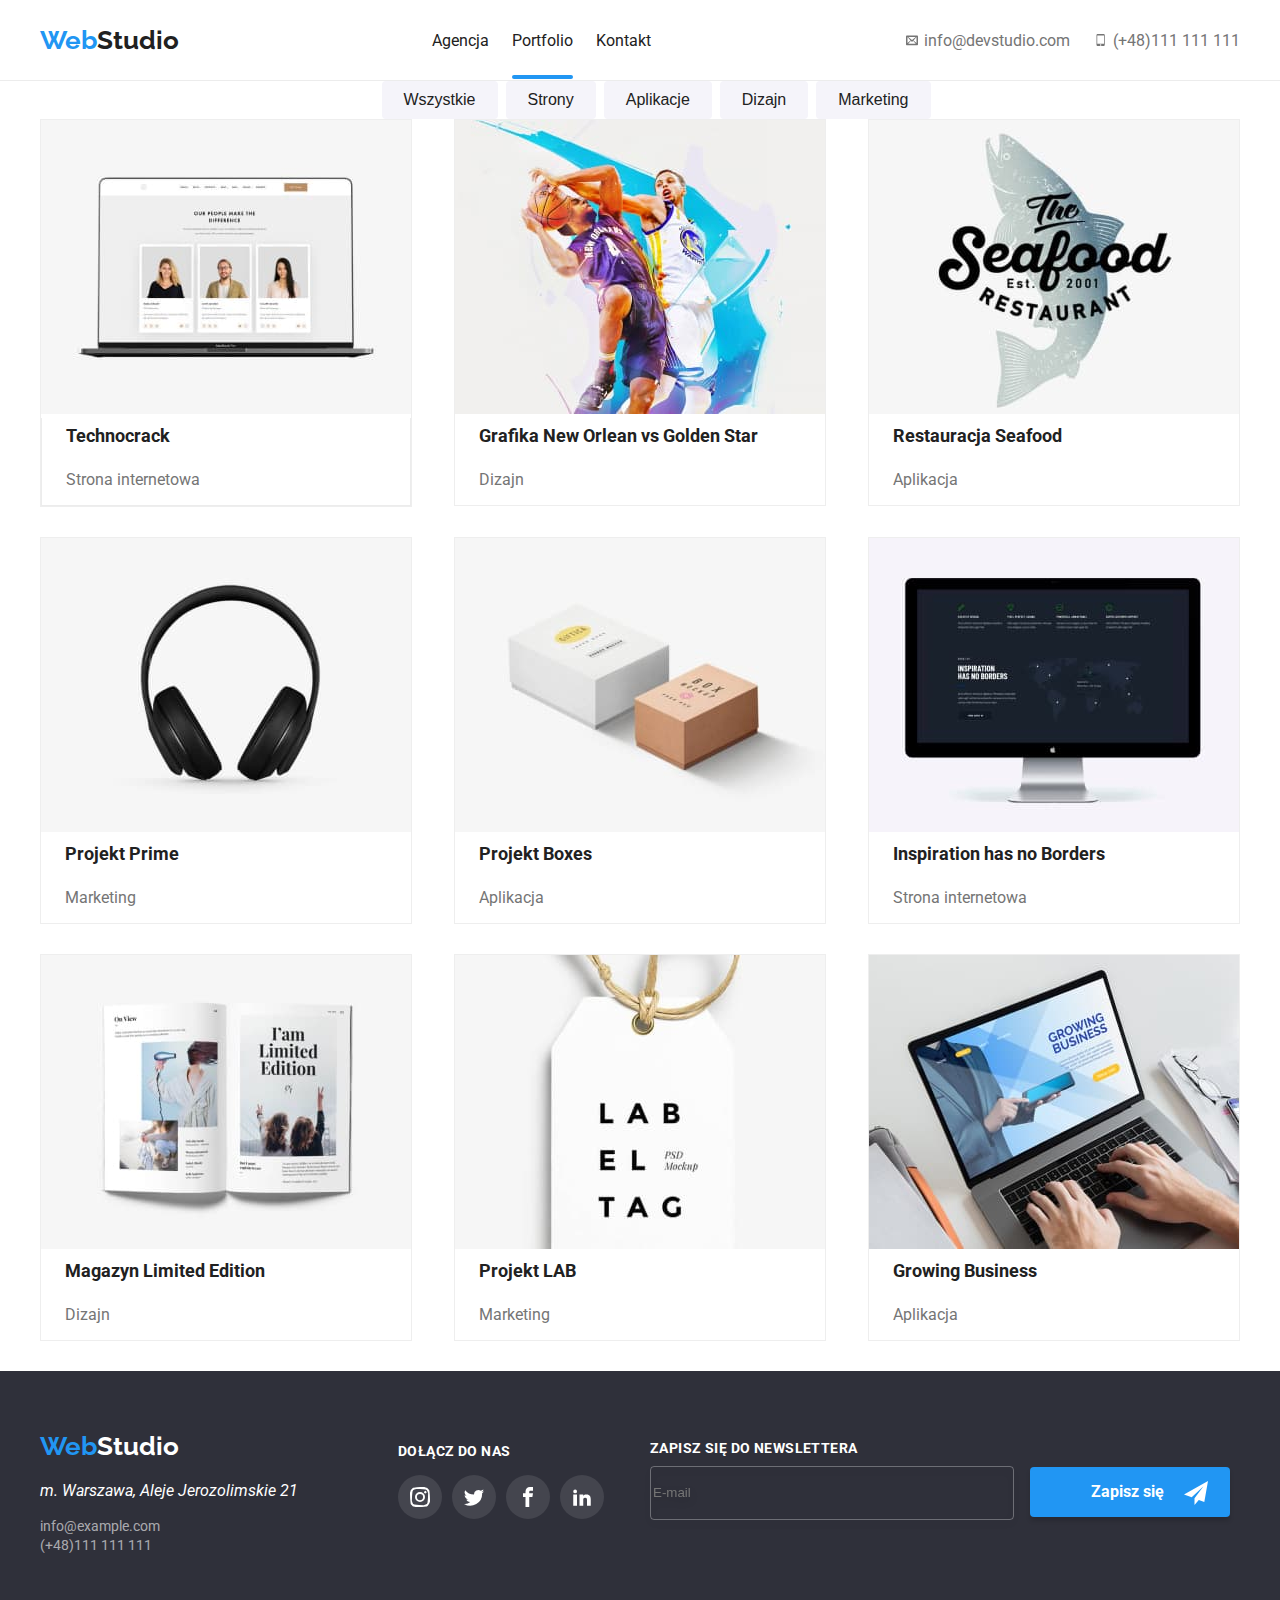
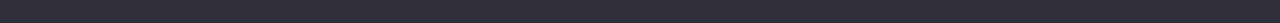
==== portfolio.html @ 38ca6599 "Update portfolio.html" ====
<!DOCTYPE html>
<html lang="pl">
    <head>
    <meta charset="UTF-8">  
    <meta name="viewport" content="width=device-width, initial-scale=1.0">
    <meta http-equiv="X-UA-Compatible" content="IE=edge">
    <title>Portfolio</title> 
    <link href="https://fonts.googleapis.com/css2?family=Raleway:wght@700&family=Roboto:wght@400;500;700;900&display=swap" rel="stylesheet">
    <style type="text/css"></style>
    <link rel="stylesheet" href="css/main.min.css">
</head>
    <body>
         <header class="header">
            <div class="container container-header">
            <a class="logo" href="WebStudio"><h3 class="logo__text"><span class="logo__text--blue">Web</span><span class="logo__text--black">Studio</span></h3></a>
            <nav>
            <ul class="navigation">
                <li class="navigation__item"><a href="index.html" class="logo__text--black link">Agencja</a></li>
                <li class="navigation__item navigation__item--active"><a href="portfolio.html" class="logo__text--black link">Portfolio</a></li>
                <li class="navigation__item"><a href="" class="logo__text--black link">Kontakt</a></li>
            </ul>
            </nav> 
            <ul class="contact-info">
                <li class="contact-info__text">
                    <a class="contact-info__text--gray" href="mailto:info@devstudio.com">
                    <svg width="16" height="12">
                        <use
                        href="images/icons.svg#envelope">
                        </use>
                    </svg>
                    info@devstudio.com</a>
                </li>
                <li class="contact-info__text">
                    <a class="contact-info__text--gray" href="phone:+48111111111">
                        <svg width="16" height="12">
                            <use
                            href="images/icons.svg#mobile">
                            </use>
                        </svg>
                    (+48)111 111 111</a>
                </li>
            </ul>
            </div>
        </header>
        <main>
        <section>
            <div class="container">
            <ul class="container__button">
                <li><button class="button1" type="button">Wszystkie</button></li>
                <li><button class="button1" type="button">Strony</button></li> 
                <li><button class="button1" type="button">Aplikacje</button></li>
                <li><button class="button1" type="button">Dizajn</button></li> 
                <li><button class="button1" type="button">Marketing</button></li> 
            </ul>
            </div>
        </section>
        <section>
        <div class="container">
        <ul class="img__list">
            <li><figure class="img__item3">
            <div class="box">
            <img src="images\Technocrack.jpg" 
            alt="Technocrack"
            width="370"
            height="294">
            <div class="box__overlay">
                <p class="box__overlay--text">Technocrack jest popularną platformą wykorzystywaną do rozpowszechniania koronawirusa. Firmy wykorzystują tę platformę do celów szpiegowskich i ataków na niezabezpieczone serwery konkurencji</p>
            </div>
            </div>
            <div class="box2">
        <figcaption>
                <h3 class="box2__text">Technocrack</h3>
                <p class="box2__text--color">Strona internetowa</p>
        </figcaption>
        </div>
        </figure></li>
        <li><figure class="img__item3">
            <div class="box">
            <img src="images\Grafika New Orlean vs Golden Star.jpg" 
            alt="Grafika New Orlean vs Golden Star"
            width="370"
            height="294">
            <div class="box__overlay">
                <p class="box__overlay--text">Technocrack jest popularną platformą wykorzystywaną do rozpowszechniania koronawirusa. Firmy wykorzystują tę platformę do celów szpiegowskich i ataków na niezabezpieczone serwery konkurencji</p>
            </div>
            </div>
            <div class="box__text">
        <figcaption>
                <h3 class="box2__text">Grafika New Orlean vs Golden Star</h3>
                <p class="box2__text--color">Dizajn</p>
        </figcaption>
        </div>
        </figure></li>
        <li><figure class="img__item3">
            <div class="box">
            <img src="images\Restauracja Seafood.jpg" 
            alt="Restauracja Seafood"
            width="370"
            height="294">
            <div class="box__overlay">
                <p class="box__overlay--text">Technocrack jest popularną platformą wykorzystywaną do rozpowszechniania koronawirusa. Firmy wykorzystują tę platformę do celów szpiegowskich i ataków na niezabezpieczone serwery konkurencji</p>
            </div>
            </div>
            <div class="box__text">
        <figcaption>
                <h3 class="box2__text">Restauracja Seafood</h3>
                <p class="box2__text--color">Aplikacja</p>
        </figcaption>
        </div>
        </figure></li>
        <li><figure class="img__item3">          
            <div class="box">
            <img src="images\Projekt Prime.jpg" 
            alt="Projekt Prime"
            width="370"
            height="294">
            <div class="box__overlay">
                <p class="box__overlay--text">Technocrack jest popularną platformą wykorzystywaną do rozpowszechniania koronawirusa. Firmy wykorzystują tę platformę do celów szpiegowskich i ataków na niezabezpieczone serwery konkurencji</p>
            </div>
            </div>
            <div class="box__text">
        <figcaption>
                <h3 class="box2__text">Projekt Prime</h3>
                <p class="box2__text--color">Marketing</p>
        </figcaption>
        </div>
        </figure></li>
        <li><figure class="img__item3">          
            <div class="box">
            <img src="images\Projekt Boxes.jpg" 
            alt="Projekt Boxes"
            width="370"
            height="294">
            <div class="box__overlay">
                <p class="box__overlay--text">Technocrack jest popularną platformą wykorzystywaną do rozpowszechniania koronawirusa. Firmy wykorzystują tę platformę do celów szpiegowskich i ataków na niezabezpieczone serwery konkurencji</p>
            </div>
            </div>
            <div class="box__text">
        <figcaption>
                <h3 class="box2__text">Projekt Boxes</h3>
                <p class="box2__text--color">Aplikacja</p>
        </figcaption>
        </div>
        </figure></li>
        <li><figure class="img__item3">          
            <div class="box">
            <img src="images\Inspiration has no Borders.jpg" 
                alt="Inspiration has no Borders"
                width="370"
                height="294">
                <div class="box__overlay">
                <p class="box__overlay--text">Technocrack jest popularną platformą wykorzystywaną do rozpowszechniania koronawirusa. Firmy wykorzystują tę platformę do celów szpiegowskich i ataków na niezabezpieczone serwery konkurencji</p>
            </div>
            </div>
            <div class="box__text">
        <figcaption>
                <h3 class="box2__text">Inspiration has no Borders</h3>
                <p class="box2__text--color">Strona internetowa</p>
        </figcaption>
        </div>
        </figure></li> 
        <li><figure class="img__item3">          
            <div class="box">
            <img src="images\Magazyn Limited Edition.jpg" 
                alt="Magazyn Limited Edition"
                width="370"
                height="294">
                <div class="box__overlay">
                <p class="box__overlay--text">Technocrack jest popularną platformą wykorzystywaną do rozpowszechniania koronawirusa. Firmy wykorzystują tę platformę do celów szpiegowskich i ataków na niezabezpieczone serwery konkurencji</p>
            </div>
            </div>
            <div class="box__text">
        <figcaption>
                <h3 class="box2__text">Magazyn Limited Edition</h3>
                <p class="box2__text--color">Dizajn</p>
        </figcaption>
        </div>
        </figure></li>
        <li><figure class="img__item3">          
            <div class="box">
            <img src="images\Projekt LAB.jpg" 
                alt="Projekt LAB"
                width="370"
                height="294">
                <div class="box__overlay">
                <p class="box__overlay--text">Technocrack jest popularną platformą wykorzystywaną do rozpowszechniania koronawirusa. Firmy wykorzystują tę platformę do celów szpiegowskich i ataków na niezabezpieczone serwery konkurencji</p>
            </div>
            </div>
            <div class="box__text">
        <figcaption>
                <h3 class="box2__text">Projekt LAB</h3>
                <p class="box2__text--color">Marketing</p>
        </figcaption>
        </div>
        </figure></li>
        <li><figure class="img__item3">          
            <div class="box">
            <img src="images\Growing Business.jpg" 
                    alt="Growing Business"
                    width="370"
                    height="294">
                    <div class="box__overlay">
                <p class="box__overlay--text">Technocrack jest popularną platformą wykorzystywaną do rozpowszechniania koronawirusa. Firmy wykorzystują tę platformę do celów szpiegowskich i ataków na niezabezpieczone serwery konkurencji</p>
            </div>
            </div>
            <div class="box__text">
        <figcaption>
                <h3 class="box2__text">Growing Business</h3>
                <p class="box2__text--color">Aplikacja</p>
        </figcaption>
        </div>
        </figure></li> 
        </ul>
        </div>   
        </section>
    </main>
    <footer class="footer">  
        <section class="container">
           <div class="footer__icon">
            <div>
            <a href="WebStudio"><h3 class="footer-logo__text"><span class="logo__text--blue">Web</span><span class="logo__text--white">Studio</span></h3></a>
            <address class="footer-adress__text--color">
                 m. Warszawa, Aleje Jerozolimskie 21
            </address>
            <ul class="footer-adress">
                <li class=""><a href="mailto:info@example.com" class="footer-adress__text">info@example.com</a></li>
                <li><a href="phone:+48111111111" class="footer-adress__text">(+48)111 111 111</a>
            </ul>
            </div>
                <div class="footer-social">
                    <a href="DOŁĄCZ DO NAS"><h3 class="footer-social__text">DOŁĄCZ DO NAS</h3></a>
                <ul class="footer-social__list"> 
                    <li><a class="footer-social__item" href="#">
                    <svg class="footer-social__icons">
                        <use href="images/icons.svg#instagram"></use>
                    </svg>
                    </a>
                    </li>
                    <li><a class="footer-social__item" href="#">
                    <svg class="footer-social__icons">
                        <use href="images/icons.svg#twitter"></use>
                    </svg>
                    </a>
                    </li>
                    <li><a class="footer-social__item" href="#">
                    <svg class="footer-social__icons">
                        <use href="images/icons.svg#facebook"></use>
                    </svg>
                    </a>
                    </li>
                    <li><a class="footer-social__item" href="#">
                    <svg class="footer-social__icons">
                        <use href="images/icons.svg#linkedin"></use>
                    </svg>
                    </a>
                    </li>
                </ul>
                </div>
            </div>
            <div class="newsletter">
               <label for="useremail"><h3 class="newsletter__item--text">
                    ZAPISZ SIĘ DO NEWSLETTERA</h3></label>
               <div>
                    <input class="newsletter__input" type="email" id="useremail" name="useremail" placeholder="E-mail" required=""/>
                    <button class="newsletter__btn" type="submit">
                    Zapisz się
                    <svg class="newsletter__icon">
                    <use href="images/icon send.svg#icon send"></use>
                    </svg>
                    </button>
                </div>
             </div>
            </section>     
    </footer>
    </body>
</html>
---- css/main.min.css ----
.visually-hidden{position:absolute !important;clip:rect(1px 1px 1px 1px);clip:rect(1px, 1px, 1px, 1px);padding:0 !important;border:0 !important;height:1px;width:1px !important;overflow:hidden}body{font-family:"Roboto";font-style:normal;font-weight:400;color:#212121;margin:0}a{text-decoration:none;list-style:none;fill:currentColor}h1,h2,h3,h4{margin:0}p{padding:0}figure{padding:0;margin:0}.container{width:1200px;margin:0 auto;list-style:none}.container-header{display:flex;justify-content:space-between;align-items:center;height:80px}.container__button{display:flex;justify-content:center;list-style:none;margin:0px}.section{padding-top:94px;padding-bottom:94px}.backdrop{position:fixed;top:0;left:0;width:100%;height:100%;background-color:rgba(0,0,0,.2);box-shadow:0px 1px 3px rgba(0,0,0,.12),0px 1px 1px rgba(0,0,0,.14),0px 2px 1px rgba(0,0,0,.2);transition-property:opacity,transform;transition-duration:250ms;transition-timing-function:ease-in-out;transform:scale(100%);opacity:100%}.is-hidden{opacity:0;visibility:hidden;pointer-events:none}.modal-form__submit{margin-left:164px;margin-right:164px;width:200px;height:50px;margin-top:124px;background:#2196f3;border:none;border-radius:4px;font-family:"Roboto";font-style:normal;font-weight:700;font-size:16px;line-height:30px;letter-spacing:.06em;color:var(--main-color)}.modal{position:absolute;top:50%;left:50%;width:528px;min-height:581px;transform:translate(-50%, -50%);background-color:var(--main-color);box-shadow:0px 1px 3px rgba(0,0,0,.12),0px 1px 1px rgba(0,0,0,.14),0px 2px 1px rgba(0,0,0,.2);border-radius:4px}.modal__close-btn{position:absolute;top:8px;right:8px;width:30px;height:30px;background:var(--main-color);border:1px solid rgba(0,0,0,.1);border-radius:50%;background-color:rgba(0,0,0,0);cursor:pointer}.modal__close-btn2{position:absolute;top:437px;background:var(--main-color);border:1px solid var(--main-color);background-color:rgba(0,0,0,0);cursor:pointer}.modal-form{display:flex;width:100%;flex-direction:column}.modal-form__policy--text::before{display:inline-block;content:"";width:16px;height:16px;margin-top:0px;margin-right:4px;border:1px solid #000;transition:all 250ms cubic-bezier(0.4, 0, 0.2, 1)}.modal-form__policy:checked+.modal-form__policy--text::before{background-color:#2196f3;border:none;background-image:url(../images/Vector.svg);border:3px solid var(--main-color)}.modal-form__group input:focus-within{border-color:#2196f3}.modal-form__group label:focus-within{fill:#2196f3;transition-duration:250ms;transition-timing-function:cubic-bezier(0.4, 0, 0.2, 1)}.modal-form__text{font-family:"Roboto";font-style:normal;font-weight:700;font-size:20px;line-height:23px;text-align:center;letter-spacing:.03em;color:#212121}.modal-form__name{position:absolute;left:55px;top:68px}.modal-form__phone{position:absolute;left:55px;top:128px}.modal-form__email{position:absolute;left:53px;top:186px}.modal-form__place{display:block;margin-left:40px;padding-left:40px;width:448px;height:40px;border:1px solid rgba(33,33,33,.2);border-radius:4px}.modal-form__contact{display:block;width:448px;margin-left:40px;border:1px solid rgba(33,33,33,.2);border-radius:4px}.modal-form__contact:focus-within{border-color:#2196f3}.modal-form__label{font-family:"Roboto";font-style:normal;font-weight:400;font-size:12px;line-height:14px;letter-spacing:.01em;color:#757575;margin-left:40px}input:focus,textarea:focus{outline:none}input:focus-within{border-color:#2196f3}.logo{padding-top:24px;padding-bottom:24px}.logo__text{font-family:"Raleway";font-weight:700;font-size:26px;line-height:1,19;letter-spacing:0,3em;text-decoration:none;margin-top:0px;margin-bottom:0px}.logo__text--blue{color:#2196f3}.logo__text--black{color:#212121}.logo__text--white{color:var(--main-color)}.navigation{display:flex;list-style:none;align-items:center;margin-top:0px;margin-bottom:0px}.navigation,.navigation .navigation__item :focus{color:#2196f3}.navigation,.navigation .navigation__item :hover{color:#2196f3}.navigation__item{margin-left:23px;align-items:center;justify-content:space-between}.navigation__item--active::after{content:"";display:block;position:relative;border-top:4px solid #2196f3;border-radius:2px;top:29px;margin-top:-4px}.heading__button{background-color:#2196f3;font-size:16px;font-weight:500;display:block;margin:auto;border:none;padding:6px 22px;text-align:center;cursor:pointer;background:#2196f3;border-radius:4px;line-height:1.6;transition:all 250ms cubic-bezier(0.4, 0, 0.2, 1);color:var(--main-color);box-shadow:0px 3px 1px rgba(0,0,0,.1),0px 1px 2px rgba(0,0,0,.08),0px 2px 2px rgba(0,0,0,.12)}.button1{background-color:#f5f4fa;color:#212121;font-size:16px;font-weight:500;border:none;padding:6px 22px;text-align:center;cursor:pointer;background:#f5f4fa;border-radius:4px;line-height:1.6;margin-right:8px;transition:all 250ms cubic-bezier(0.4, 0, 0.2, 1)}.button1:hover{background-color:#2196f3;color:#fff;background:#2196f3;box-shadow:0px 3px 1px rgba(0,0,0,.1),0px 1px 2px rgba(0,0,0,.08),0px 2px 2px rgba(0,0,0,.12);border-radius:4px;cursor:pointer}.button1:not(:last-child){margin-right:8px}.social__list{display:flex;text-decoration:none;justify-content:space-between;align-content:center;list-style:none;margin-right:32px;margin-bottom:30px}.social__item{display:flex;width:44px;height:44px;background-color:snow;border-radius:50%;justify-content:center;align-items:center;transition:all 250ms cubic-bezier(0.4, 0, 0.2, 1)}.social__item:hover svg,.social__item:focus svg{fill:var(--main-color);background:#2196f3}.social__item:hover{background:#2196f3;background-color:#2196f3}.social__icons{fill:#afb1b8;width:20px;height:20px}.social__icons:hover{fill:var(--main-color)}.footer-social{padding-top:72px}.footer-social__text{display:flex;justify-items:center;font-weight:700;font-size:14px;line-height:16px;letter-spacing:.03em;text-transform:uppercase;color:var(--main-color);padding-left:100px}.footer-social__list{display:flex;justify-content:space-between;padding-right:10px;text-decoration:none;align-content:center;list-style:none;gap:10px;padding-left:100px}.footer-social__item{display:flex;width:44px;height:44px;background:rgba(255,255,255,.1);border-radius:50%;justify-content:center;align-items:center;transition:all 250ms cubic-bezier(0.4, 0, 0.2, 1)}.footer-social__item:hover{background-color:#2196f3}.footer-social__icons{width:20px;height:20px;fill:var(--main-color);transition:all 250ms cubic-bezier(0.4, 0, 0.2, 1)}.footer-social__icons:hover{background-color:#2196f3}.title1{font-weight:900;font-size:44px;line-height:1,36;text-align:center;padding-top:200px;padding-bottom:40px;color:var(--main-color)}.title2{font-weight:700;font-size:36px;line-height:1,17;text-align:center}.title3{font-weight:700;font-size:14px;line-height:1,14;letter-spacing:0,3em;color:#212121}.header{border-bottom:1px solid #ececec}.contact-info{display:flex;list-style:none;align-items:center;margin-top:0px;margin-bottom:0px}.contact-info__text{margin-left:23px;align-items:center;justify-content:space-between}.contact-info__text--gray{fill:#757575;color:#757575;transition:all 250ms cubic-bezier(0.4, 0, 0.2, 1)}.contact-info__text--gray:hover{cursor:pointer;fill:#2196f3;color:#2196f3}.heading{background:#2f303a;height:600px;background-color:#2f303a;background-image:linear-gradient(rgba(47, 48, 58, 0.4), rgba(47, 48, 58, 0.4)),url(../images/Img.jpg);background-size:cover;background-position:center;background-repeat:no-repeat;background-size:1600px}.lorem-ipsum{display:flex;flex-wrap:wrap;justify-content:space-between;align-items:center}.lorem-ipsum__icon{padding-top:20px;padding-left:20px;width:270px;height:120px;background-color:#f5f4fa;border-radius:4px}.lorem-ipsum__text{font-size:14px;width:260px;line-height:1,71;letter-spacing:0,3em;color:#757575}.img__list{display:flex;justify-content:space-between;list-style:none;flex-wrap:wrap;list-style:none;padding-left:0px;margin:0px}.img__item{position:relative;overflow:hidden;margin-top:50px}.img__description{position:absolute;top:224px;left:0;padding-top:14px;padding-bottom:16px;width:100%;height:70px;background-color:rgba(47,48,58,.8)}.img__description--text{font-family:"Roboto";font-style:normal;font-weight:700;font-size:14px;line-height:16px;text-align:center;letter-spacing:.03em;text-transform:uppercase;color:#fff}.team{background:#f5f4fa}.team__human{font-weight:500;font-size:16px;line-height:1,19;text-align:center}.team__human--color{font-size:16px;line-height:1,19;text-align:center;color:#757575}.team__list{display:flex;justify-content:space-between;list-style:none;flex-wrap:wrap;list-style:none;padding-left:0px;margin:0px}.team__item{margin-right:15px;margin-left:15px;padding:0px;background:var(--main-color);box-shadow:0px 1px 3px rgba(0,0,0,.12),0px 1px 1px rgba(0,0,0,.14),0px 2px 1px rgba(0,0,0,.2);border-radius:0px 0px 4px 4px}.link:hover{color:#2196f3}:root{--main-color:#fff}.client__list{list-style:none;display:flex;justify-content:space-between;align-content:center;cursor:pointer}.client__item{fill:#afb1b8;cursor:pointer}.client__item--gray{width:170px;height:92px;border:1px solid #afb1b8;border-radius:4px;fill:#afb1b8;cursor:pointer;transition:all 250ms cubic-bezier(0.4, 0, 0.2, 1)}.client__item--gray:hover{fill:#2196f3;border:1px solid #2196f3}.img__item3{background:var(--main-color);border:1px solid #eee;justify-content:space-between;padding:0px;margin-top:0px;margin-left:0px;margin-bottom:30px;margin-right:0px;margin-left:0px;transition:all 250ms cubic-bezier(0.4, 0, 0.2, 1)}.img__item3:hover{background:var(--main-color);box-shadow:0px 1px 1px rgba(0,0,0,.12),0px 4px 4px rgba(0,0,0,.06),1px 4px 6px rgba(0,0,0,.16);border:1px solid #eee;cursor:pointer}.box2{position:relative;border:1px solid #ececec;border-top:none}.box2__text{font-weight:700;font-size:18px;line-height:2;padding-left:24px;padding-right:24px}.box2__text--color{font-size:16px;line-height:1,88;color:#757575;padding-left:24px;padding-right:24px}.box{position:relative;overflow:hidden}.box:hover .box__overlay{transform:translateY(0);transition-duration:250ms;transition-timing-function:cubic-bezier(0.4, 0, 0.2, 1)}.box__overlay{position:absolute;top:1px;left:0;width:100%;height:100%;background-color:rgba(33,150,243,.9);transform:translateY(100%);transition-duration:250ms;transition-timing-function:cubic-bezier(0.4, 0, 0.2, 1)}.box__overlay--text{font-family:"Roboto";font-size:normal;font-weight:400;font-size:18px;line-height:1.6;letter-spacing:.03em;color:var(--main-color);margin-top:49px;margin-bottom:49px;margin-right:45px;margin-left:24px}.footer{background:#2f303a;height:252px}.footer__icon{display:flex}.footer-adress{list-style:none;padding-left:0px}.footer-adress__text{font-style:normal;font-size:14px;line-height:1,71;letter-spacing:0,3em;text-decoration:none;padding-bottom:9px;color:rgba(255,255,255,.6)}.footer-adress__text--color{color:var(--main-color)}.footer-logo__text{font-family:"Raleway";font-weight:700;font-size:26px;line-height:1,19;letter-spacing:0,3em;text-decoration:none;margin-top:60px;margin-bottom:0px;padding-bottom:20px;list-style:none}.newsletter{flex-direction:column;margin-top:-130px;margin-left:610px}.newsletter__list{display:inline}.newsletter__item--text{color:var(--main-color);font-weight:700;font-size:14px;line-height:16px;letter-spacing:.03em;text-transform:uppercase;padding-bottom:10px}.newsletter__btn{width:200px;height:50px;background:#2196f3;box-shadow:0px 4px 4px rgba(0,0,0,.15);border-radius:4px;border:none;color:var(--main-color);padding-left:0px;font-family:"Roboto";font-style:normal;font-weight:700;font-size:16px;line-height:30px;outline:none}.newsletter__icon{position:absolute;width:24px;height:24px;margin-left:20px;margin-top:4px}.newsletter__input{width:358px;height:50px;left:815px;border:1px solid rgba(255,255,255,.3);filter:drop-shadow(0px 4px 4px rgba(0, 0, 0, 0.15));border-radius:4px;background:rgba(0,0,0,0);margin-right:12px}.newsletter__input:hover{border:1px solid #2196f3}/*# sourceMappingURL=main.min.css.map */
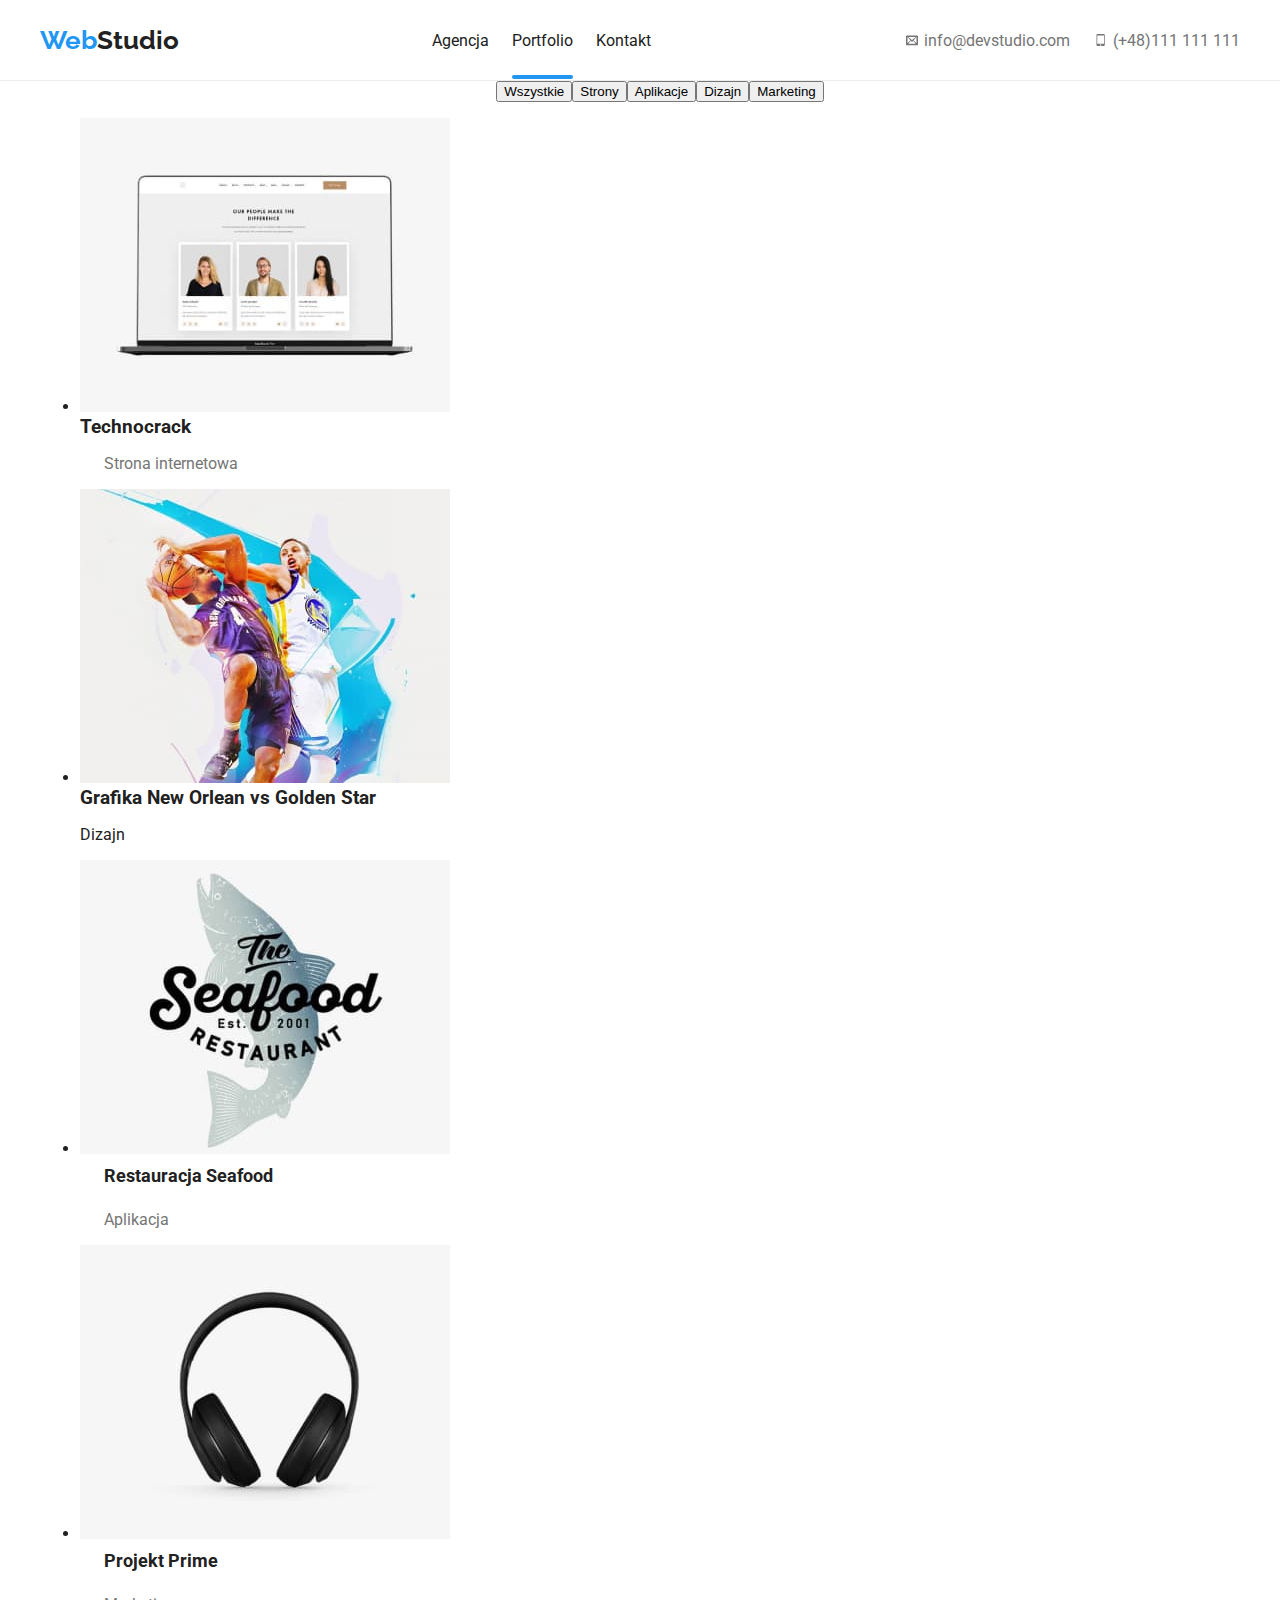
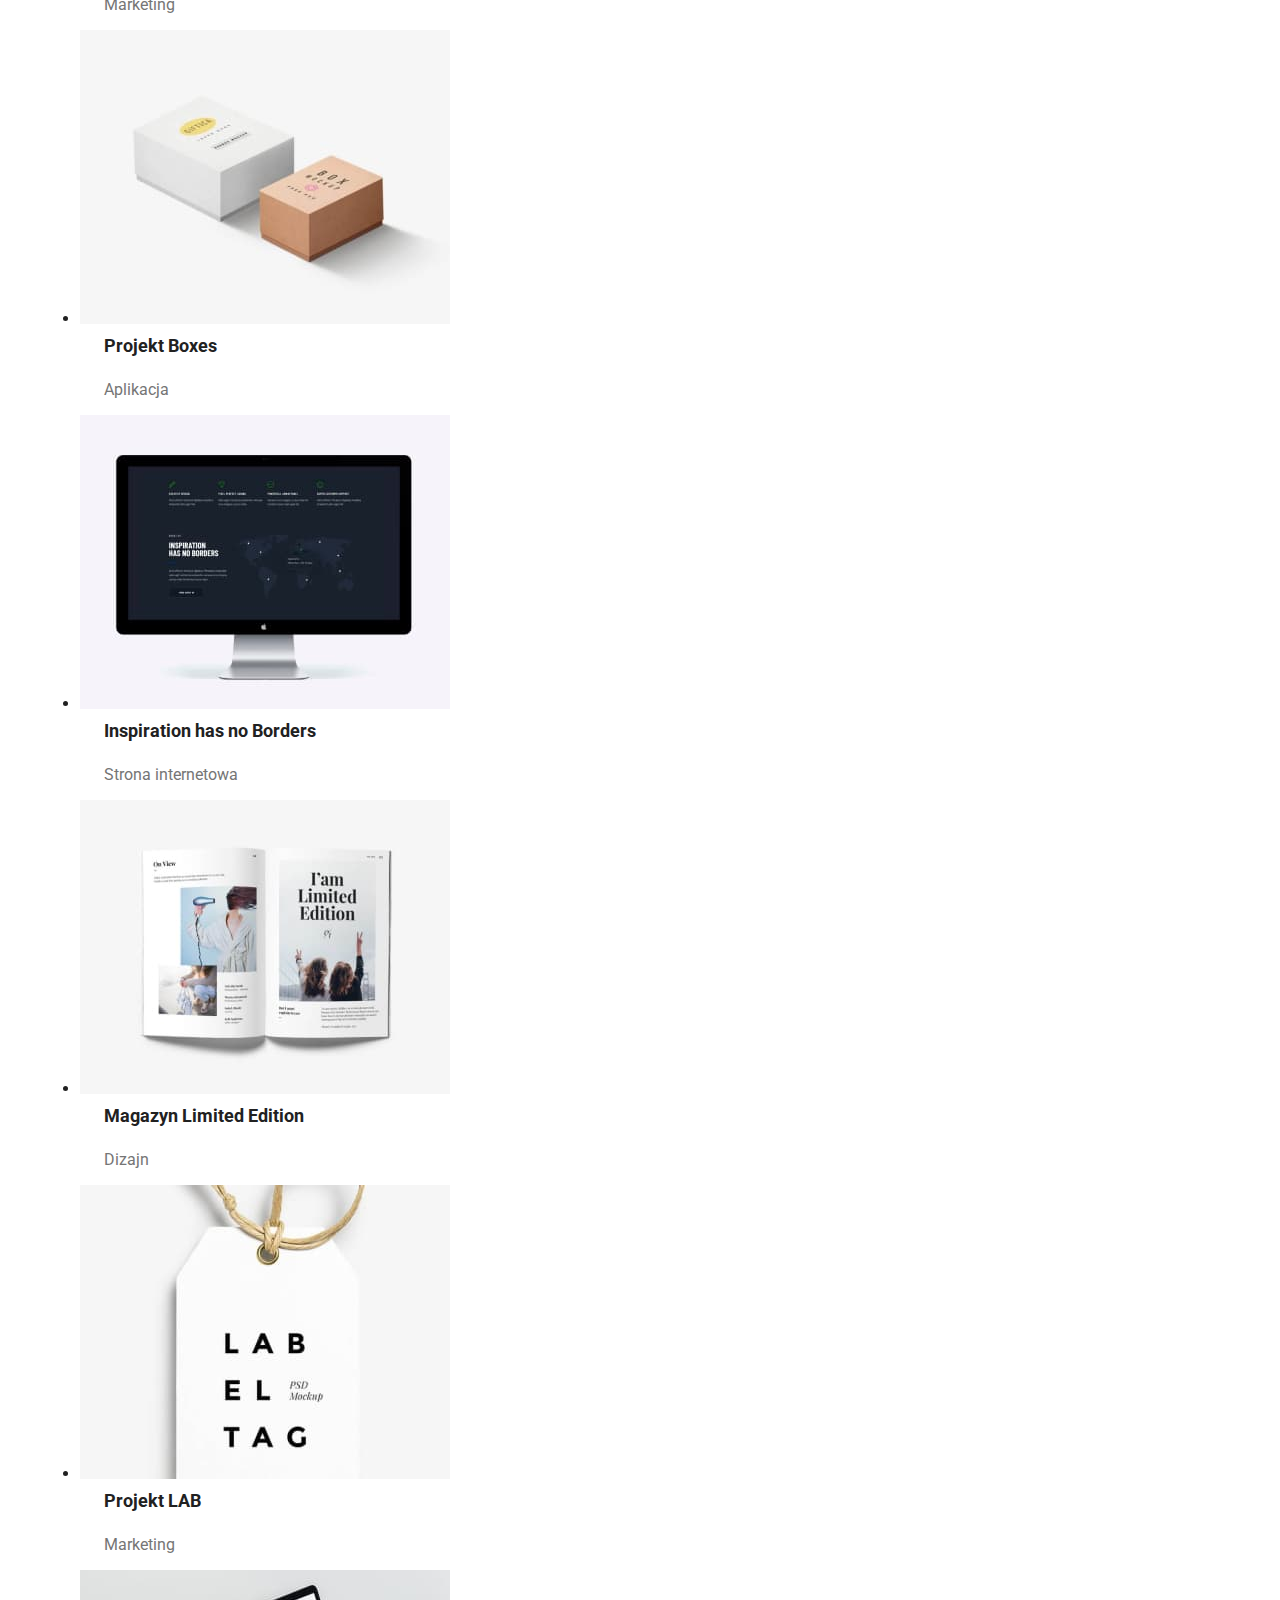
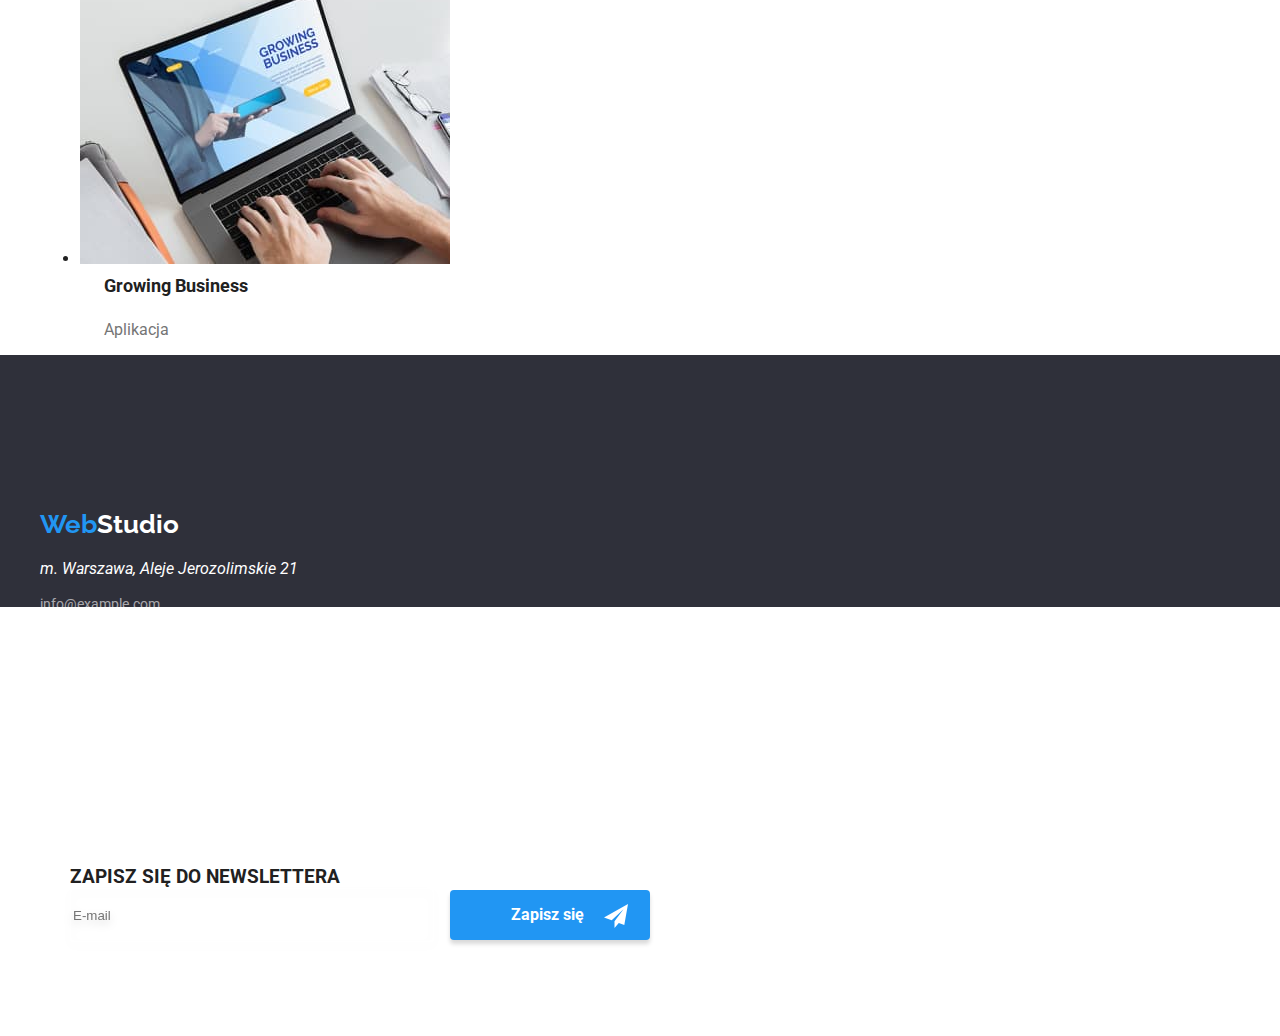
==== commit 14e1f63d: "Update portfolio.html" ====
--- a/portfolio.html
+++ b/portfolio.html
@@ -10,12 +10,12 @@
     <link rel="stylesheet" href="css/main.min.css">
 </head>
     <body>
-         <header class="header">
-            <div class="container container-header">
+        <header class="header">
+            <div class="container container__header">
             <a class="logo" href="WebStudio"><h3 class="logo__text"><span class="logo__text--blue">Web</span><span class="logo__text--black">Studio</span></h3></a>
             <nav>
             <ul class="navigation">
-                <li class="navigation__item"><a href="index.html" class="logo__text--black link">Agencja</a></li>
+                <li class="navigation__item "><a href="index.html" class="logo__text--black link">Agencja</a></li>
                 <li class="navigation__item navigation__item--active"><a href="portfolio.html" class="logo__text--black link">Portfolio</a></li>
                 <li class="navigation__item"><a href="" class="logo__text--black link">Kontakt</a></li>
             </ul>
@@ -43,21 +43,18 @@
             </div>
         </header>
         <main>
-        <section>
             <div class="container">
             <ul class="container__button">
-                <li><button class="button1" type="button">Wszystkie</button></li>
-                <li><button class="button1" type="button">Strony</button></li> 
-                <li><button class="button1" type="button">Aplikacje</button></li>
-                <li><button class="button1" type="button">Dizajn</button></li> 
-                <li><button class="button1" type="button">Marketing</button></li> 
-            </ul>
-            </div>
-        </section>
-        <section>
+                <li><button class="btn" type="button">Wszystkie</button></li>
+                <li><button class="btn" type="button">Strony</button></li> 
+                <li><button class="btn" type="button">Aplikacje</button></li>
+                <li><button class="btn" type="button">Dizajn</button></li> 
+                <li><button class="btn" type="button">Marketing</button></li> 
+            </ul>
+            </div>
         <div class="container">
-        <ul class="img__list">
-            <li><figure class="img__item3">
+        <ul>
+            <li><figure class="galery__item">
             <div class="box">
             <img src="images\Technocrack.jpg" 
             alt="Technocrack"
@@ -67,14 +64,14 @@
                 <p class="box__overlay--text">Technocrack jest popularną platformą wykorzystywaną do rozpowszechniania koronawirusa. Firmy wykorzystują tę platformę do celów szpiegowskich i ataków na niezabezpieczone serwery konkurencji</p>
             </div>
             </div>
-            <div class="box2">
-        <figcaption>
-                <h3 class="box2__text">Technocrack</h3>
+            <div class="box__item">
+        <figcaption>
+                <h3 class="box__item__text">Technocrack</h3>
                 <p class="box2__text--color">Strona internetowa</p>
         </figcaption>
         </div>
         </figure></li>
-        <li><figure class="img__item3">
+        <li><figure class="galery__item">
             <div class="box">
             <img src="images\Grafika New Orlean vs Golden Star.jpg" 
             alt="Grafika New Orlean vs Golden Star"
@@ -86,12 +83,12 @@
             </div>
             <div class="box__text">
         <figcaption>
-                <h3 class="box2__text">Grafika New Orlean vs Golden Star</h3>
-                <p class="box2__text--color">Dizajn</p>
-        </figcaption>
-        </div>
-        </figure></li>
-        <li><figure class="img__item3">
+                <h3 class="box__text--black">Grafika New Orlean vs Golden Star</h3>
+                <p class="box__text--gray">Dizajn</p>
+        </figcaption>
+        </div>
+        </figure></li>
+        <li><figure class="galery__item">
             <div class="box">
             <img src="images\Restauracja Seafood.jpg" 
             alt="Restauracja Seafood"
@@ -108,7 +105,7 @@
         </figcaption>
         </div>
         </figure></li>
-        <li><figure class="img__item3">          
+        <li><figure class="galery__item">          
             <div class="box">
             <img src="images\Projekt Prime.jpg" 
             alt="Projekt Prime"
@@ -125,7 +122,7 @@
         </figcaption>
         </div>
         </figure></li>
-        <li><figure class="img__item3">          
+        <li><figure class="galery__item">          
             <div class="box">
             <img src="images\Projekt Boxes.jpg" 
             alt="Projekt Boxes"
@@ -142,7 +139,7 @@
         </figcaption>
         </div>
         </figure></li>
-        <li><figure class="img__item3">          
+        <li><figure class="galery__item">          
             <div class="box">
             <img src="images\Inspiration has no Borders.jpg" 
                 alt="Inspiration has no Borders"
@@ -159,7 +156,7 @@
         </figcaption>
         </div>
         </figure></li> 
-        <li><figure class="img__item3">          
+        <li><figure class="galery__item">          
             <div class="box">
             <img src="images\Magazyn Limited Edition.jpg" 
                 alt="Magazyn Limited Edition"
@@ -176,7 +173,7 @@
         </figcaption>
         </div>
         </figure></li>
-        <li><figure class="img__item3">          
+        <li><figure class="galery__item">          
             <div class="box">
             <img src="images\Projekt LAB.jpg" 
                 alt="Projekt LAB"
@@ -193,7 +190,7 @@
         </figcaption>
         </div>
         </figure></li>
-        <li><figure class="img__item3">          
+        <li><figure class="galery__item">          
             <div class="box">
             <img src="images\Growing Business.jpg" 
                     alt="Growing Business"
@@ -269,8 +266,7 @@
                     </svg>
                     </button>
                 </div>
-             </div>
-            </section>     
+             </div> 
     </footer>
     </body>
 </html> --- a/css/main.min.css
+++ b/css/main.min.css
@@ -1 +1 @@
-.visually-hidden{position:absolute !important;clip:rect(1px 1px 1px 1px);clip:rect(1px, 1px, 1px, 1px);padding:0 !important;border:0 !important;height:1px;width:1px !important;overflow:hidden}body{font-family:"Roboto";font-style:normal;font-weight:400;color:#212121;margin:0}a{text-decoration:none;list-style:none;fill:currentColor}h1,h2,h3,h4{margin:0}p{padding:0}figure{padding:0;margin:0}.container{width:1200px;margin:0 auto;list-style:none}.container-header{display:flex;justify-content:space-between;align-items:center;height:80px}.container__button{display:flex;justify-content:center;list-style:none;margin:0px}.section{padding-top:94px;padding-bottom:94px}.backdrop{position:fixed;top:0;left:0;width:100%;height:100%;background-color:rgba(0,0,0,.2);box-shadow:0px 1px 3px rgba(0,0,0,.12),0px 1px 1px rgba(0,0,0,.14),0px 2px 1px rgba(0,0,0,.2);transition-property:opacity,transform;transition-duration:250ms;transition-timing-function:ease-in-out;transform:scale(100%);opacity:100%}.is-hidden{opacity:0;visibility:hidden;pointer-events:none}.modal-form__submit{margin-left:164px;margin-right:164px;width:200px;height:50px;margin-top:124px;background:#2196f3;border:none;border-radius:4px;font-family:"Roboto";font-style:normal;font-weight:700;font-size:16px;line-height:30px;letter-spacing:.06em;color:var(--main-color)}.modal{position:absolute;top:50%;left:50%;width:528px;min-height:581px;transform:translate(-50%, -50%);background-color:var(--main-color);box-shadow:0px 1px 3px rgba(0,0,0,.12),0px 1px 1px rgba(0,0,0,.14),0px 2px 1px rgba(0,0,0,.2);border-radius:4px}.modal__close-btn{position:absolute;top:8px;right:8px;width:30px;height:30px;background:var(--main-color);border:1px solid rgba(0,0,0,.1);border-radius:50%;background-color:rgba(0,0,0,0);cursor:pointer}.modal__close-btn2{position:absolute;top:437px;background:var(--main-color);border:1px solid var(--main-color);background-color:rgba(0,0,0,0);cursor:pointer}.modal-form{display:flex;width:100%;flex-direction:column}.modal-form__policy--text::before{display:inline-block;content:"";width:16px;height:16px;margin-top:0px;margin-right:4px;border:1px solid #000;transition:all 250ms cubic-bezier(0.4, 0, 0.2, 1)}.modal-form__policy:checked+.modal-form__policy--text::before{background-color:#2196f3;border:none;background-image:url(../images/Vector.svg);border:3px solid var(--main-color)}.modal-form__group input:focus-within{border-color:#2196f3}.modal-form__group label:focus-within{fill:#2196f3;transition-duration:250ms;transition-timing-function:cubic-bezier(0.4, 0, 0.2, 1)}.modal-form__text{font-family:"Roboto";font-style:normal;font-weight:700;font-size:20px;line-height:23px;text-align:center;letter-spacing:.03em;color:#212121}.modal-form__name{position:absolute;left:55px;top:68px}.modal-form__phone{position:absolute;left:55px;top:128px}.modal-form__email{position:absolute;left:53px;top:186px}.modal-form__place{display:block;margin-left:40px;padding-left:40px;width:448px;height:40px;border:1px solid rgba(33,33,33,.2);border-radius:4px}.modal-form__contact{display:block;width:448px;margin-left:40px;border:1px solid rgba(33,33,33,.2);border-radius:4px}.modal-form__contact:focus-within{border-color:#2196f3}.modal-form__label{font-family:"Roboto";font-style:normal;font-weight:400;font-size:12px;line-height:14px;letter-spacing:.01em;color:#757575;margin-left:40px}input:focus,textarea:focus{outline:none}input:focus-within{border-color:#2196f3}.logo{padding-top:24px;padding-bottom:24px}.logo__text{font-family:"Raleway";font-weight:700;font-size:26px;line-height:1,19;letter-spacing:0,3em;text-decoration:none;margin-top:0px;margin-bottom:0px}.logo__text--blue{color:#2196f3}.logo__text--black{color:#212121}.logo__text--white{color:var(--main-color)}.navigation{display:flex;list-style:none;align-items:center;margin-top:0px;margin-bottom:0px}.navigation,.navigation .navigation__item :focus{color:#2196f3}.navigation,.navigation .navigation__item :hover{color:#2196f3}.navigation__item{margin-left:23px;align-items:center;justify-content:space-between}.navigation__item--active::after{content:"";display:block;position:relative;border-top:4px solid #2196f3;border-radius:2px;top:29px;margin-top:-4px}.heading__button{background-color:#2196f3;font-size:16px;font-weight:500;display:block;margin:auto;border:none;padding:6px 22px;text-align:center;cursor:pointer;background:#2196f3;border-radius:4px;line-height:1.6;transition:all 250ms cubic-bezier(0.4, 0, 0.2, 1);color:var(--main-color);box-shadow:0px 3px 1px rgba(0,0,0,.1),0px 1px 2px rgba(0,0,0,.08),0px 2px 2px rgba(0,0,0,.12)}.button1{background-color:#f5f4fa;color:#212121;font-size:16px;font-weight:500;border:none;padding:6px 22px;text-align:center;cursor:pointer;background:#f5f4fa;border-radius:4px;line-height:1.6;margin-right:8px;transition:all 250ms cubic-bezier(0.4, 0, 0.2, 1)}.button1:hover{background-color:#2196f3;color:#fff;background:#2196f3;box-shadow:0px 3px 1px rgba(0,0,0,.1),0px 1px 2px rgba(0,0,0,.08),0px 2px 2px rgba(0,0,0,.12);border-radius:4px;cursor:pointer}.button1:not(:last-child){margin-right:8px}.social__list{display:flex;text-decoration:none;justify-content:space-between;align-content:center;list-style:none;margin-right:32px;margin-bottom:30px}.social__item{display:flex;width:44px;height:44px;background-color:snow;border-radius:50%;justify-content:center;align-items:center;transition:all 250ms cubic-bezier(0.4, 0, 0.2, 1)}.social__item:hover svg,.social__item:focus svg{fill:var(--main-color);background:#2196f3}.social__item:hover{background:#2196f3;background-color:#2196f3}.social__icons{fill:#afb1b8;width:20px;height:20px}.social__icons:hover{fill:var(--main-color)}.footer-social{padding-top:72px}.footer-social__text{display:flex;justify-items:center;font-weight:700;font-size:14px;line-height:16px;letter-spacing:.03em;text-transform:uppercase;color:var(--main-color);padding-left:100px}.footer-social__list{display:flex;justify-content:space-between;padding-right:10px;text-decoration:none;align-content:center;list-style:none;gap:10px;padding-left:100px}.footer-social__item{display:flex;width:44px;height:44px;background:rgba(255,255,255,.1);border-radius:50%;justify-content:center;align-items:center;transition:all 250ms cubic-bezier(0.4, 0, 0.2, 1)}.footer-social__item:hover{background-color:#2196f3}.footer-social__icons{width:20px;height:20px;fill:var(--main-color);transition:all 250ms cubic-bezier(0.4, 0, 0.2, 1)}.footer-social__icons:hover{background-color:#2196f3}.title1{font-weight:900;font-size:44px;line-height:1,36;text-align:center;padding-top:200px;padding-bottom:40px;color:var(--main-color)}.title2{font-weight:700;font-size:36px;line-height:1,17;text-align:center}.title3{font-weight:700;font-size:14px;line-height:1,14;letter-spacing:0,3em;color:#212121}.header{border-bottom:1px solid #ececec}.contact-info{display:flex;list-style:none;align-items:center;margin-top:0px;margin-bottom:0px}.contact-info__text{margin-left:23px;align-items:center;justify-content:space-between}.contact-info__text--gray{fill:#757575;color:#757575;transition:all 250ms cubic-bezier(0.4, 0, 0.2, 1)}.contact-info__text--gray:hover{cursor:pointer;fill:#2196f3;color:#2196f3}.heading{background:#2f303a;height:600px;background-color:#2f303a;background-image:linear-gradient(rgba(47, 48, 58, 0.4), rgba(47, 48, 58, 0.4)),url(../images/Img.jpg);background-size:cover;background-position:center;background-repeat:no-repeat;background-size:1600px}.lorem-ipsum{display:flex;flex-wrap:wrap;justify-content:space-between;align-items:center}.lorem-ipsum__icon{padding-top:20px;padding-left:20px;width:270px;height:120px;background-color:#f5f4fa;border-radius:4px}.lorem-ipsum__text{font-size:14px;width:260px;line-height:1,71;letter-spacing:0,3em;color:#757575}.img__list{display:flex;justify-content:space-between;list-style:none;flex-wrap:wrap;list-style:none;padding-left:0px;margin:0px}.img__item{position:relative;overflow:hidden;margin-top:50px}.img__description{position:absolute;top:224px;left:0;padding-top:14px;padding-bottom:16px;width:100%;height:70px;background-color:rgba(47,48,58,.8)}.img__description--text{font-family:"Roboto";font-style:normal;font-weight:700;font-size:14px;line-height:16px;text-align:center;letter-spacing:.03em;text-transform:uppercase;color:#fff}.team{background:#f5f4fa}.team__human{font-weight:500;font-size:16px;line-height:1,19;text-align:center}.team__human--color{font-size:16px;line-height:1,19;text-align:center;color:#757575}.team__list{display:flex;justify-content:space-between;list-style:none;flex-wrap:wrap;list-style:none;padding-left:0px;margin:0px}.team__item{margin-right:15px;margin-left:15px;padding:0px;background:var(--main-color);box-shadow:0px 1px 3px rgba(0,0,0,.12),0px 1px 1px rgba(0,0,0,.14),0px 2px 1px rgba(0,0,0,.2);border-radius:0px 0px 4px 4px}.link:hover{color:#2196f3}:root{--main-color:#fff}.client__list{list-style:none;display:flex;justify-content:space-between;align-content:center;cursor:pointer}.client__item{fill:#afb1b8;cursor:pointer}.client__item--gray{width:170px;height:92px;border:1px solid #afb1b8;border-radius:4px;fill:#afb1b8;cursor:pointer;transition:all 250ms cubic-bezier(0.4, 0, 0.2, 1)}.client__item--gray:hover{fill:#2196f3;border:1px solid #2196f3}.img__item3{background:var(--main-color);border:1px solid #eee;justify-content:space-between;padding:0px;margin-top:0px;margin-left:0px;margin-bottom:30px;margin-right:0px;margin-left:0px;transition:all 250ms cubic-bezier(0.4, 0, 0.2, 1)}.img__item3:hover{background:var(--main-color);box-shadow:0px 1px 1px rgba(0,0,0,.12),0px 4px 4px rgba(0,0,0,.06),1px 4px 6px rgba(0,0,0,.16);border:1px solid #eee;cursor:pointer}.box2{position:relative;border:1px solid #ececec;border-top:none}.box2__text{font-weight:700;font-size:18px;line-height:2;padding-left:24px;padding-right:24px}.box2__text--color{font-size:16px;line-height:1,88;color:#757575;padding-left:24px;padding-right:24px}.box{position:relative;overflow:hidden}.box:hover .box__overlay{transform:translateY(0);transition-duration:250ms;transition-timing-function:cubic-bezier(0.4, 0, 0.2, 1)}.box__overlay{position:absolute;top:1px;left:0;width:100%;height:100%;background-color:rgba(33,150,243,.9);transform:translateY(100%);transition-duration:250ms;transition-timing-function:cubic-bezier(0.4, 0, 0.2, 1)}.box__overlay--text{font-family:"Roboto";font-size:normal;font-weight:400;font-size:18px;line-height:1.6;letter-spacing:.03em;color:var(--main-color);margin-top:49px;margin-bottom:49px;margin-right:45px;margin-left:24px}.footer{background:#2f303a;height:252px}.footer__icon{display:flex}.footer-adress{list-style:none;padding-left:0px}.footer-adress__text{font-style:normal;font-size:14px;line-height:1,71;letter-spacing:0,3em;text-decoration:none;padding-bottom:9px;color:rgba(255,255,255,.6)}.footer-adress__text--color{color:var(--main-color)}.footer-logo__text{font-family:"Raleway";font-weight:700;font-size:26px;line-height:1,19;letter-spacing:0,3em;text-decoration:none;margin-top:60px;margin-bottom:0px;padding-bottom:20px;list-style:none}.newsletter{flex-direction:column;margin-top:-130px;margin-left:610px}.newsletter__list{display:inline}.newsletter__item--text{color:var(--main-color);font-weight:700;font-size:14px;line-height:16px;letter-spacing:.03em;text-transform:uppercase;padding-bottom:10px}.newsletter__btn{width:200px;height:50px;background:#2196f3;box-shadow:0px 4px 4px rgba(0,0,0,.15);border-radius:4px;border:none;color:var(--main-color);padding-left:0px;font-family:"Roboto";font-style:normal;font-weight:700;font-size:16px;line-height:30px;outline:none}.newsletter__icon{position:absolute;width:24px;height:24px;margin-left:20px;margin-top:4px}.newsletter__input{width:358px;height:50px;left:815px;border:1px solid rgba(255,255,255,.3);filter:drop-shadow(0px 4px 4px rgba(0, 0, 0, 0.15));border-radius:4px;background:rgba(0,0,0,0);margin-right:12px}.newsletter__input:hover{border:1px solid #2196f3}/*# sourceMappingURL=main.min.css.map */+.visually-hidden{position:absolute !important;clip:rect(1px 1px 1px 1px);clip:rect(1px, 1px, 1px, 1px);padding:0 !important;border:0 !important;height:1px;width:1px !important;overflow:hidden}body{font-family:"Roboto";font-style:normal;font-weight:400;color:#212121;margin:0}a{text-decoration:none;list-style:none;fill:currentColor}h1,h2,h3,h4{margin:0}p{padding:0}figure{padding:0;margin:0}.container{width:1200px;margin:0 auto;list-style:none}.container__header{display:flex;justify-content:space-between;align-items:center;height:80px}.container__button{display:flex;justify-content:center;list-style:none;margin:0px}.container__footer{display:flex}section{padding-top:94px;padding-bottom:94px}.backdrop{position:fixed;top:0;left:0;width:100%;height:100%;background-color:rgba(0,0,0,.2);box-shadow:0px 1px 3px rgba(0,0,0,.12),0px 1px 1px rgba(0,0,0,.14),0px 2px 1px rgba(0,0,0,.2);transition-property:opacity,transform;transition-duration:250ms;transition-timing-function:ease-in-out;transform:scale(100%);opacity:100%}.is-hidden{opacity:0;visibility:hidden;pointer-events:none}.modal-form__submit{margin-left:164px;margin-right:164px;width:200px;height:50px;margin-top:124px;background:#2196f3;border:none;border-radius:4px;font-family:"Roboto";font-style:normal;font-weight:700;font-size:16px;line-height:30px;letter-spacing:.06em;color:var(--main-color)}.modal{position:relative;top:50%;left:50%;width:528px;min-height:581px;transform:translate(-50%, -50%);background-color:var(--main-color);box-shadow:0px 1px 3px rgba(0,0,0,.12),0px 1px 1px rgba(0,0,0,.14),0px 2px 1px rgba(0,0,0,.2);border-radius:4px}.modal__btn{position:absolute;top:8px;right:8px;width:30px;height:30px;background:var(--main-color);border:1px solid rgba(0,0,0,.1);border-radius:50%;background-color:rgba(0,0,0,0);cursor:pointer}.modal__close-btn{width:30px;height:30px}.modal__close-btn2{position:absolute;top:437px;background:var(--main-color);border:1px solid var(--main-color);background-color:rgba(0,0,0,0);cursor:pointer}.modal-form{display:flex;width:100%;flex-direction:column}.modal-form__policy--text::before{display:inline-block;content:"";top:300;width:16px;height:16px;margin-top:0px;margin-right:4px;border:1px solid #000;transition:all 250ms cubic-bezier(0.4, 0, 0.2, 1)}.modal-form__policy:checked+.modal-form__policy--text::before{background-color:#2196f3;border:none;background-image:url(../images/Vector.svg);border:3px solid var(--main-color)}.modal-form__group input:focus-within{border-color:#2196f3}.modal-form__group label:focus-within{fill:#2196f3;transition-duration:250ms;transition-timing-function:cubic-bezier(0.4, 0, 0.2, 1)}.modal-form__text{font-family:"Roboto";font-style:normal;font-weight:700;font-size:20px;line-height:23px;text-align:center;letter-spacing:.03em;color:#212121}.modal-form__name{position:absolute;left:55px;top:68px}.modal-form__phone{position:absolute;left:55px;top:128px}.modal-form__email{position:absolute;left:53px;top:186px}.modal-form__place{display:block;margin-left:40px;padding-left:40px;width:448px;height:40px;border:1px solid rgba(33,33,33,.2);border-radius:4px}.modal-form__contact{display:block;width:448px;margin-left:40px;border:1px solid rgba(33,33,33,.2);border-radius:4px}.modal-form__contact:focus-within{border-color:#2196f3}.modal-form__label{font-family:"Roboto";font-style:normal;font-weight:400;font-size:12px;line-height:14px;letter-spacing:.01em;color:#757575;margin-left:40px}input:focus,textarea:focus{outline:none}input:focus-within{border-color:#2196f3}.logo{padding-top:24px;padding-bottom:24px}.logo__text{font-family:"Raleway";font-weight:700;font-size:26px;line-height:1,19;letter-spacing:0,3em;text-decoration:none;margin-top:0px;margin-bottom:0px}.logo__text--blue{color:#2196f3}.logo__text--black{color:#212121}.logo__text--white{color:var(--main-color)}.navigation{display:flex;list-style:none;align-items:center;margin-top:0px;margin-bottom:0px}.navigation,.navigation .navigation__item :focus{color:#2196f3}.navigation,.navigation .navigation__item :hover{color:#2196f3}.navigation__item{margin-left:23px;align-items:center;justify-content:space-between}.navigation__item--active::after{content:"";display:block;position:relative;border-top:4px solid #2196f3;border-radius:2px;top:29px;margin-top:-4px}.heading__button{background-color:#2196f3;font-size:16px;font-weight:500;display:block;margin:auto;border:none;padding:6px 22px;text-align:center;cursor:pointer;background:#2196f3;border-radius:4px;line-height:1.6;transition:all 250ms cubic-bezier(0.4, 0, 0.2, 1);color:var(--main-color);box-shadow:0px 3px 1px rgba(0,0,0,.1),0px 1px 2px rgba(0,0,0,.08),0px 2px 2px rgba(0,0,0,.12)}.button1{background-color:#f5f4fa;color:#212121;font-size:16px;font-weight:500;border:none;padding:6px 22px;text-align:center;cursor:pointer;background:#f5f4fa;border-radius:4px;line-height:1.6;margin-right:8px;transition:all 250ms cubic-bezier(0.4, 0, 0.2, 1)}.button1:hover{background-color:#2196f3;color:#fff;background:#2196f3;box-shadow:0px 3px 1px rgba(0,0,0,.1),0px 1px 2px rgba(0,0,0,.08),0px 2px 2px rgba(0,0,0,.12);border-radius:4px;cursor:pointer}.button1:not(:last-child){margin-right:8px}.social__list{display:flex;text-decoration:none;justify-content:space-between;align-content:center;list-style:none;margin-right:32px;margin-bottom:30px}.social__item{display:flex;width:44px;height:44px;background-color:snow;border-radius:50%;justify-content:center;align-items:center;transition:all 250ms cubic-bezier(0.4, 0, 0.2, 1)}.social__item:hover svg,.social__item:focus svg{fill:var(--main-color);background:#2196f3}.social__item:hover{background:#2196f3;background-color:#2196f3}.social__icons{fill:#afb1b8;width:20px;height:20px}.social__icons:hover{fill:var(--main-color)}.footer-social{padding-top:72px}.footer-social__text{display:flex;justify-items:center;font-weight:700;font-size:14px;line-height:16px;letter-spacing:.03em;text-transform:uppercase;color:var(--main-color);padding-left:100px}.footer-social__list{display:flex;justify-content:space-between;padding-right:10px;text-decoration:none;align-content:center;list-style:none;gap:10px;padding-left:100px}.footer-social__item{display:flex;width:44px;height:44px;background:rgba(255,255,255,.1);border-radius:50%;justify-content:center;align-items:center;transition:all 250ms cubic-bezier(0.4, 0, 0.2, 1)}.footer-social__item:hover{background-color:#2196f3}.footer-social__icons{width:20px;height:20px;fill:var(--main-color);transition:all 250ms cubic-bezier(0.4, 0, 0.2, 1)}.footer-social__icons:hover{background-color:#2196f3}.heading__title{font-weight:900;font-size:44px;line-height:1,36;text-align:center;padding-top:200px;padding-bottom:40px;color:var(--main-color)}.main__title{font-weight:700;font-size:36px;line-height:1,17;text-align:center}.title3{font-weight:700;font-size:14px;line-height:1,14;letter-spacing:0,3em;color:#212121}.header{border-bottom:1px solid #ececec}.contact-info{display:flex;list-style:none;align-items:center;margin-top:0px;margin-bottom:0px}.contact-info__text{margin-left:23px;align-items:center;justify-content:space-between}.contact-info__text--gray{fill:#757575;color:#757575;transition:all 250ms cubic-bezier(0.4, 0, 0.2, 1)}.contact-info__text--gray:hover{cursor:pointer;fill:#2196f3;color:#2196f3}.heading{background:#2f303a;height:600px;background-color:#2f303a;background-image:linear-gradient(rgba(47, 48, 58, 0.4), rgba(47, 48, 58, 0.4)),url(../images/Img.jpg);background-size:cover;background-position:center;background-repeat:no-repeat;background-size:1600px}.lorem-ipsum{display:flex;flex-wrap:wrap;justify-content:space-between;align-items:center}.lorem-ipsum__icon{padding-top:20px;padding-left:20px;width:270px;height:120px;background-color:#f5f4fa;border-radius:4px}.lorem-ipsum__text{font-size:14px;width:260px;line-height:1,71;letter-spacing:0,3em;color:#757575}.img__list{display:flex;justify-content:space-between;list-style:none;flex-wrap:wrap;list-style:none;padding-left:0px;margin:0px}.img__item{position:relative;overflow:hidden;margin-top:50px}.img__description{position:absolute;top:224px;left:0;padding-top:14px;padding-bottom:16px;width:100%;height:70px;background-color:rgba(47,48,58,.8)}.img__description--text{font-family:"Roboto";font-style:normal;font-weight:700;font-size:14px;line-height:16px;text-align:center;letter-spacing:.03em;text-transform:uppercase;color:#fff}.team{background:#f5f4fa}.team__human{font-weight:500;font-size:16px;line-height:1,19;text-align:center}.team__human--color{font-size:16px;line-height:1,19;text-align:center;color:#757575}.team__list{display:flex;justify-content:space-between;list-style:none;flex-wrap:wrap;list-style:none;padding-left:0px;margin:0px}.team__item{margin-right:15px;margin-left:15px;padding:0px;background:var(--main-color);box-shadow:0px 1px 3px rgba(0,0,0,.12),0px 1px 1px rgba(0,0,0,.14),0px 2px 1px rgba(0,0,0,.2);border-radius:0px 0px 4px 4px}.link:hover{color:#2196f3}:root{--main-color:#fff}.client__list{list-style:none;display:flex;justify-content:space-between;align-content:center;cursor:pointer}.client__item{fill:#afb1b8;cursor:pointer}.client__item--gray{width:170px;height:92px;border:1px solid #afb1b8;border-radius:4px;fill:#afb1b8;cursor:pointer;transition:all 250ms cubic-bezier(0.4, 0, 0.2, 1)}.client__item--gray:hover{fill:#2196f3;border:1px solid #2196f3}.img__item3{background:var(--main-color);border:1px solid #eee;justify-content:space-between;padding:0px;margin-top:0px;margin-left:0px;margin-bottom:30px;margin-right:0px;margin-left:0px;transition:all 250ms cubic-bezier(0.4, 0, 0.2, 1)}.img__item3:hover{background:var(--main-color);box-shadow:0px 1px 1px rgba(0,0,0,.12),0px 4px 4px rgba(0,0,0,.06),1px 4px 6px rgba(0,0,0,.16);border:1px solid #eee;cursor:pointer}.box2{position:relative;border:1px solid #ececec;border-top:none}.box2__text{font-weight:700;font-size:18px;line-height:2;padding-left:24px;padding-right:24px}.box2__text--color{font-size:16px;line-height:1,88;color:#757575;padding-left:24px;padding-right:24px}.box{position:relative;overflow:hidden}.box:hover .box__overlay{transform:translateY(0);transition-duration:250ms;transition-timing-function:cubic-bezier(0.4, 0, 0.2, 1)}.box__overlay{position:absolute;top:1px;left:0;width:100%;height:100%;background-color:rgba(33,150,243,.9);transform:translateY(100%);transition-duration:250ms;transition-timing-function:cubic-bezier(0.4, 0, 0.2, 1)}.box__overlay--text{font-family:"Roboto";font-size:normal;font-weight:400;font-size:18px;line-height:1.6;letter-spacing:.03em;color:var(--main-color);margin-top:49px;margin-bottom:49px;margin-right:45px;margin-left:24px}.footer{background:#2f303a;height:252px}.footer-adress{list-style:none;padding-left:0px}.footer-adress__text{font-style:normal;font-size:14px;line-height:1,71;letter-spacing:0,3em;text-decoration:none;padding-bottom:9px;color:rgba(255,255,255,.6)}.footer-adress__text--color{color:var(--main-color)}.footer-logo__text{font-family:"Raleway";font-weight:700;font-size:26px;line-height:1,19;letter-spacing:0,3em;text-decoration:none;margin-top:60px;margin-bottom:0px;padding-bottom:20px;list-style:none}.newsletter{flex-direction:column;padding-left:30px;margin-top:70px}.newsletter__text{color:var(--main-color);font-weight:700;font-size:14px;line-height:16px;letter-spacing:.03em;text-transform:uppercase;padding-bottom:10px}.newsletter__btn{width:200px;height:50px;background:#2196f3;box-shadow:0px 4px 4px rgba(0,0,0,.15);border-radius:4px;border:none;color:var(--main-color);padding-left:0px;font-family:"Roboto";font-style:normal;font-weight:700;font-size:16px;line-height:30px;outline:none}.newsletter__icon{position:absolute;width:24px;height:24px;margin-left:20px;margin-top:4px}.newsletter__input{width:358px;height:50px;left:815px;border:1px solid rgba(255,255,255,.3);filter:drop-shadow(0px 4px 4px rgba(0, 0, 0, 0.15));border-radius:4px;background:rgba(0,0,0,0);margin-right:12px}.newsletter__input:hover{border:1px solid #2196f3}/*# sourceMappingURL=main.min.css.map */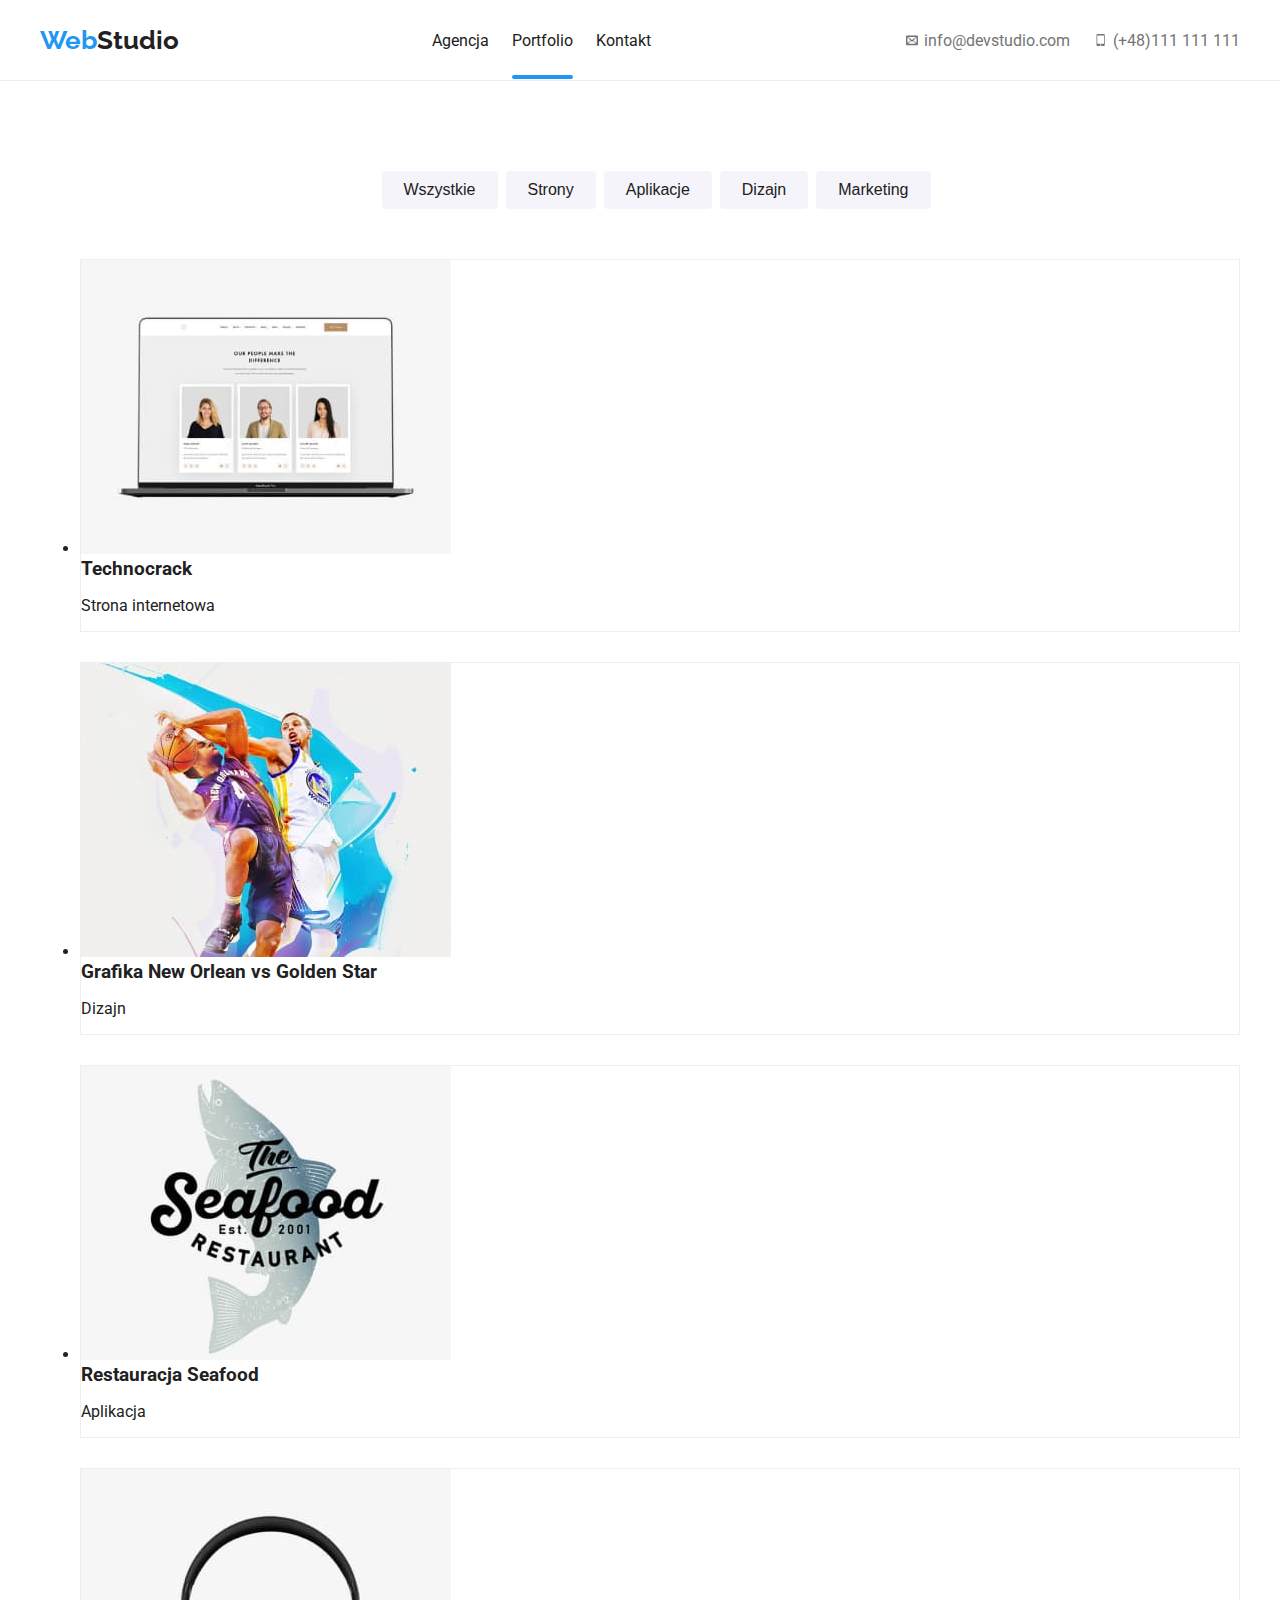
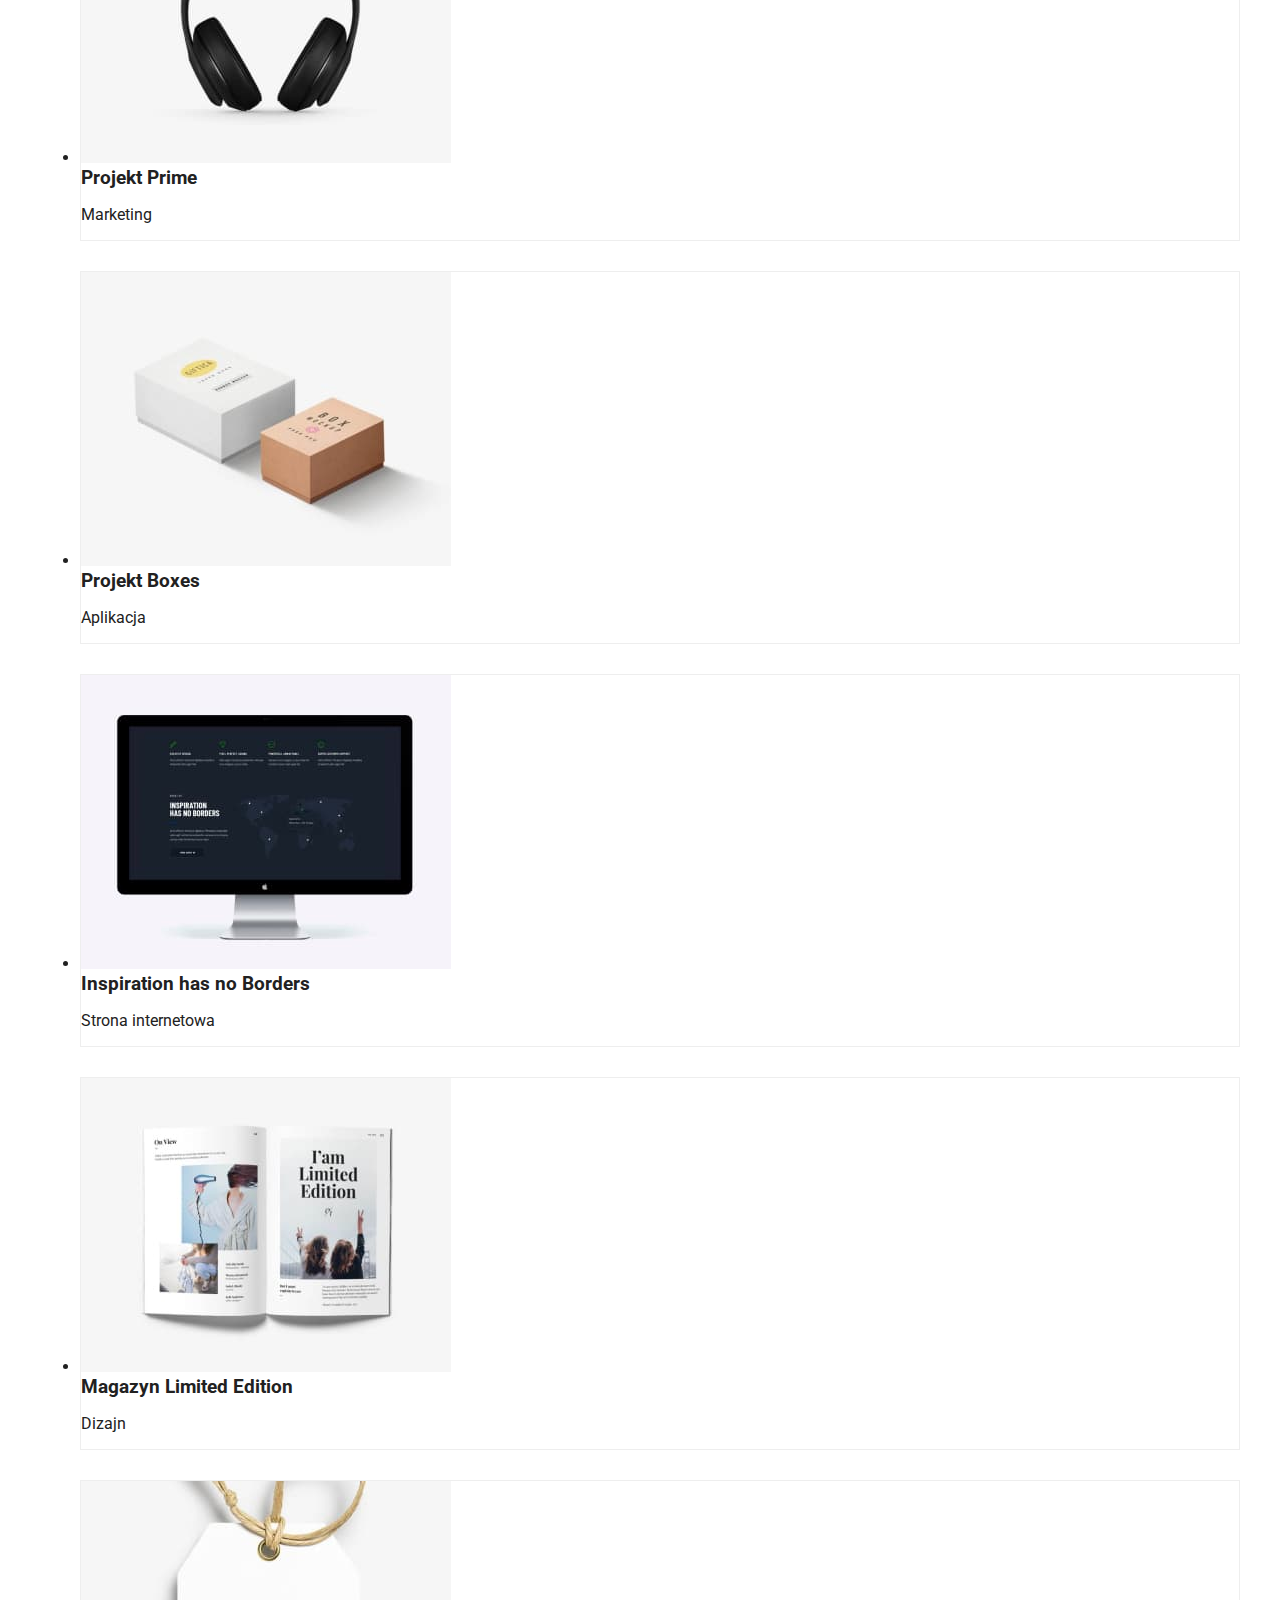
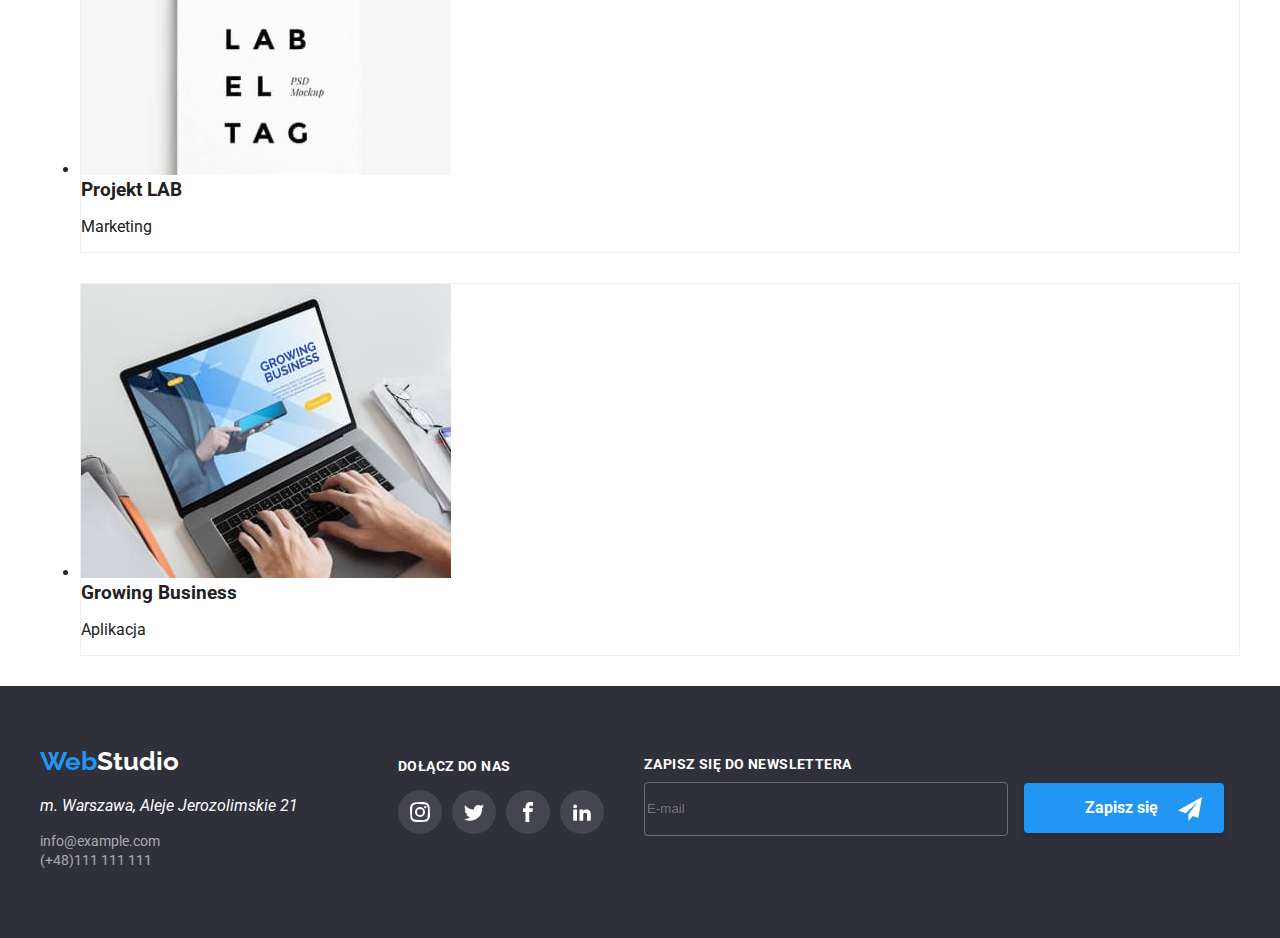
==== commit 153ac978: "Update portfolio.html" ====
--- a/portfolio.html
+++ b/portfolio.html
@@ -53,7 +53,7 @@
             </ul>
             </div>
         <div class="container">
-        <ul>
+        <ul class="galery__list">
             <li><figure class="galery__item">
             <div class="box">
             <img src="images\Technocrack.jpg" 
@@ -64,10 +64,10 @@
                 <p class="box__overlay--text">Technocrack jest popularną platformą wykorzystywaną do rozpowszechniania koronawirusa. Firmy wykorzystują tę platformę do celów szpiegowskich i ataków na niezabezpieczone serwery konkurencji</p>
             </div>
             </div>
-            <div class="box__item">
-        <figcaption>
-                <h3 class="box__item__text">Technocrack</h3>
-                <p class="box2__text--color">Strona internetowa</p>
+            <div class="galery-box">
+        <figcaption>
+                <h3 class="galery-box__title">Technocrack</h3>
+                <p class="galery-box__title--gray">Strona internetowa</p>
         </figcaption>
         </div>
         </figure></li>
@@ -81,10 +81,10 @@
                 <p class="box__overlay--text">Technocrack jest popularną platformą wykorzystywaną do rozpowszechniania koronawirusa. Firmy wykorzystują tę platformę do celów szpiegowskich i ataków na niezabezpieczone serwery konkurencji</p>
             </div>
             </div>
-            <div class="box__text">
-        <figcaption>
-                <h3 class="box__text--black">Grafika New Orlean vs Golden Star</h3>
-                <p class="box__text--gray">Dizajn</p>
+            <div class="galery-box">
+        <figcaption>
+                <h3 class="galery-box__title">Grafika New Orlean vs Golden Star</h3>
+                <p class="galery-box__title--gray">Dizajn</p>
         </figcaption>
         </div>
         </figure></li>
@@ -98,10 +98,10 @@
                 <p class="box__overlay--text">Technocrack jest popularną platformą wykorzystywaną do rozpowszechniania koronawirusa. Firmy wykorzystują tę platformę do celów szpiegowskich i ataków na niezabezpieczone serwery konkurencji</p>
             </div>
             </div>
-            <div class="box__text">
-        <figcaption>
-                <h3 class="box2__text">Restauracja Seafood</h3>
-                <p class="box2__text--color">Aplikacja</p>
+            <div class="galery-box">
+        <figcaption>
+                <h3 class="galery-box__title">Restauracja Seafood</h3>
+                <p class="galery-box__title--gray">Aplikacja</p>
         </figcaption>
         </div>
         </figure></li>
@@ -115,10 +115,10 @@
                 <p class="box__overlay--text">Technocrack jest popularną platformą wykorzystywaną do rozpowszechniania koronawirusa. Firmy wykorzystują tę platformę do celów szpiegowskich i ataków na niezabezpieczone serwery konkurencji</p>
             </div>
             </div>
-            <div class="box__text">
-        <figcaption>
-                <h3 class="box2__text">Projekt Prime</h3>
-                <p class="box2__text--color">Marketing</p>
+            <div class="galery-box">
+        <figcaption>
+                <h3 class="galery-box__title">Projekt Prime</h3>
+                <p class="galery-box__title--gray">Marketing</p>
         </figcaption>
         </div>
         </figure></li>
@@ -132,10 +132,10 @@
                 <p class="box__overlay--text">Technocrack jest popularną platformą wykorzystywaną do rozpowszechniania koronawirusa. Firmy wykorzystują tę platformę do celów szpiegowskich i ataków na niezabezpieczone serwery konkurencji</p>
             </div>
             </div>
-            <div class="box__text">
-        <figcaption>
-                <h3 class="box2__text">Projekt Boxes</h3>
-                <p class="box2__text--color">Aplikacja</p>
+            <div class="galery-box">
+        <figcaption>
+                <h3 class="galery-box__title">Projekt Boxes</h3>
+                <p class="galery-box__title--gray">Aplikacja</p>
         </figcaption>
         </div>
         </figure></li>
@@ -149,10 +149,10 @@
                 <p class="box__overlay--text">Technocrack jest popularną platformą wykorzystywaną do rozpowszechniania koronawirusa. Firmy wykorzystują tę platformę do celów szpiegowskich i ataków na niezabezpieczone serwery konkurencji</p>
             </div>
             </div>
-            <div class="box__text">
-        <figcaption>
-                <h3 class="box2__text">Inspiration has no Borders</h3>
-                <p class="box2__text--color">Strona internetowa</p>
+            <div class="galery-box">
+        <figcaption>
+                <h3 class="galery-box__title">Inspiration has no Borders</h3>
+                <p class="galery-box__title--gray">Strona internetowa</p>
         </figcaption>
         </div>
         </figure></li> 
@@ -166,10 +166,10 @@
                 <p class="box__overlay--text">Technocrack jest popularną platformą wykorzystywaną do rozpowszechniania koronawirusa. Firmy wykorzystują tę platformę do celów szpiegowskich i ataków na niezabezpieczone serwery konkurencji</p>
             </div>
             </div>
-            <div class="box__text">
-        <figcaption>
-                <h3 class="box2__text">Magazyn Limited Edition</h3>
-                <p class="box2__text--color">Dizajn</p>
+            <div class="galery-box">
+        <figcaption>
+                <h3 class="galery-box__title">Magazyn Limited Edition</h3>
+                <p class="galery-box__title--gray">Dizajn</p>
         </figcaption>
         </div>
         </figure></li>
@@ -183,10 +183,10 @@
                 <p class="box__overlay--text">Technocrack jest popularną platformą wykorzystywaną do rozpowszechniania koronawirusa. Firmy wykorzystują tę platformę do celów szpiegowskich i ataków na niezabezpieczone serwery konkurencji</p>
             </div>
             </div>
-            <div class="box__text">
-        <figcaption>
-                <h3 class="box2__text">Projekt LAB</h3>
-                <p class="box2__text--color">Marketing</p>
+            <div class="galery-box">
+        <figcaption>
+                <h3 class="galery-box__title">Projekt LAB</h3>
+                <p class="galery-box__title--gray">Marketing</p>
         </figcaption>
         </div>
         </figure></li>
@@ -200,10 +200,10 @@
                 <p class="box__overlay--text">Technocrack jest popularną platformą wykorzystywaną do rozpowszechniania koronawirusa. Firmy wykorzystują tę platformę do celów szpiegowskich i ataków na niezabezpieczone serwery konkurencji</p>
             </div>
             </div>
-            <div class="box__text">
-        <figcaption>
-                <h3 class="box2__text">Growing Business</h3>
-                <p class="box2__text--color">Aplikacja</p>
+            <div class="galery-box">
+        <figcaption>
+                <h3 class="galery-box__title">Growing Business</h3>
+                <p class="galery-box__title--gray">Aplikacja</p>
         </figcaption>
         </div>
         </figure></li> 
@@ -212,61 +212,60 @@
         </section>
     </main>
     <footer class="footer">  
-        <section class="container">
-           <div class="footer__icon">
+        <div class="container__footer container">
+         <div>
+         <a href="WebStudio"><h3 class="footer-logo__text"><span class="logo__text--blue">Web</span><span class="logo__text--white">Studio</span></h3></a>
+         <address class="footer-adress__text--color">
+              m. Warszawa, Aleje Jerozolimskie 21
+         </address>
+         <ul class="footer-adress">
+             <li><a class="footer-adress__text" href="mailto:info@example.com">info@example.com</a></li>
+             <li><a href="phone:+48111111111" class="footer-adress__text">(+48)111 111 111</a></li>
+         </ul>    
+         </div>
+         <div class="footer-social">
+                 <a href="DOŁĄCZ DO NAS"><h3 class="footer-social__text">DOŁĄCZ DO NAS</h3></a>
+             <ul class="footer-social__list"> 
+                 <li><a class="footer-social__item" href="#">
+                 <svg class="footer-social__icons">
+                     <use href="images/icons.svg#instagram"></use>
+                 </svg>
+                 </a>
+                 </li>
+                 <li><a class="footer-social__item" href="#">
+                 <svg class="footer-social__icons">
+                     <use href="images/icons.svg#twitter"></use>
+                 </svg>
+                 </a>
+                 </li>
+                 <li><a class="footer-social__item" href="#">
+                 <svg class="footer-social__icons">
+                     <use href="images/icons.svg#facebook"></use>
+                 </svg>
+                 </a>
+                 </li>
+                 <li><a class="footer-social__item" href="#">
+                 <svg class="footer-social__icons">
+                     <use href="images/icons.svg#linkedin"></use>
+                 </svg>
+                 </a>
+                 </li>
+             </ul>
+             </div>
+         <div class="newsletter">
+            <label for="useremail"><h3 class="newsletter__text">
+                 ZAPISZ SIĘ DO NEWSLETTERA</h3></label>
             <div>
-            <a href="WebStudio"><h3 class="footer-logo__text"><span class="logo__text--blue">Web</span><span class="logo__text--white">Studio</span></h3></a>
-            <address class="footer-adress__text--color">
-                 m. Warszawa, Aleje Jerozolimskie 21
-            </address>
-            <ul class="footer-adress">
-                <li class=""><a href="mailto:info@example.com" class="footer-adress__text">info@example.com</a></li>
-                <li><a href="phone:+48111111111" class="footer-adress__text">(+48)111 111 111</a>
-            </ul>
-            </div>
-                <div class="footer-social">
-                    <a href="DOŁĄCZ DO NAS"><h3 class="footer-social__text">DOŁĄCZ DO NAS</h3></a>
-                <ul class="footer-social__list"> 
-                    <li><a class="footer-social__item" href="#">
-                    <svg class="footer-social__icons">
-                        <use href="images/icons.svg#instagram"></use>
-                    </svg>
-                    </a>
-                    </li>
-                    <li><a class="footer-social__item" href="#">
-                    <svg class="footer-social__icons">
-                        <use href="images/icons.svg#twitter"></use>
-                    </svg>
-                    </a>
-                    </li>
-                    <li><a class="footer-social__item" href="#">
-                    <svg class="footer-social__icons">
-                        <use href="images/icons.svg#facebook"></use>
-                    </svg>
-                    </a>
-                    </li>
-                    <li><a class="footer-social__item" href="#">
-                    <svg class="footer-social__icons">
-                        <use href="images/icons.svg#linkedin"></use>
-                    </svg>
-                    </a>
-                    </li>
-                </ul>
-                </div>
-            </div>
-            <div class="newsletter">
-               <label for="useremail"><h3 class="newsletter__item--text">
-                    ZAPISZ SIĘ DO NEWSLETTERA</h3></label>
-               <div>
-                    <input class="newsletter__input" type="email" id="useremail" name="useremail" placeholder="E-mail" required=""/>
-                    <button class="newsletter__btn" type="submit">
-                    Zapisz się
-                    <svg class="newsletter__icon">
-                    <use href="images/icon send.svg#icon send"></use>
-                    </svg>
-                    </button>
-                </div>
-             </div> 
-    </footer>
+                 <input class="newsletter__input" type="email" id="useremail" name="useremail" placeholder="E-mail" required=""/>
+                 <button class="newsletter__btn" type="submit">
+                 Zapisz się
+                 <svg class="newsletter__icon">
+                 <use href="images/icon send.svg#icon send"></use>
+                 </svg>
+                 </button>
+             </div>
+          </div>
+        </div>     
+ </footer>
     </body>
 </html> --- a/css/main.min.css
+++ b/css/main.min.css
@@ -1 +1 @@
-.visually-hidden{position:absolute !important;clip:rect(1px 1px 1px 1px);clip:rect(1px, 1px, 1px, 1px);padding:0 !important;border:0 !important;height:1px;width:1px !important;overflow:hidden}body{font-family:"Roboto";font-style:normal;font-weight:400;color:#212121;margin:0}a{text-decoration:none;list-style:none;fill:currentColor}h1,h2,h3,h4{margin:0}p{padding:0}figure{padding:0;margin:0}.container{width:1200px;margin:0 auto;list-style:none}.container__header{display:flex;justify-content:space-between;align-items:center;height:80px}.container__button{display:flex;justify-content:center;list-style:none;margin:0px}.container__footer{display:flex}section{padding-top:94px;padding-bottom:94px}.backdrop{position:fixed;top:0;left:0;width:100%;height:100%;background-color:rgba(0,0,0,.2);box-shadow:0px 1px 3px rgba(0,0,0,.12),0px 1px 1px rgba(0,0,0,.14),0px 2px 1px rgba(0,0,0,.2);transition-property:opacity,transform;transition-duration:250ms;transition-timing-function:ease-in-out;transform:scale(100%);opacity:100%}.is-hidden{opacity:0;visibility:hidden;pointer-events:none}.modal-form__submit{margin-left:164px;margin-right:164px;width:200px;height:50px;margin-top:124px;background:#2196f3;border:none;border-radius:4px;font-family:"Roboto";font-style:normal;font-weight:700;font-size:16px;line-height:30px;letter-spacing:.06em;color:var(--main-color)}.modal{position:relative;top:50%;left:50%;width:528px;min-height:581px;transform:translate(-50%, -50%);background-color:var(--main-color);box-shadow:0px 1px 3px rgba(0,0,0,.12),0px 1px 1px rgba(0,0,0,.14),0px 2px 1px rgba(0,0,0,.2);border-radius:4px}.modal__btn{position:absolute;top:8px;right:8px;width:30px;height:30px;background:var(--main-color);border:1px solid rgba(0,0,0,.1);border-radius:50%;background-color:rgba(0,0,0,0);cursor:pointer}.modal__close-btn{width:30px;height:30px}.modal__close-btn2{position:absolute;top:437px;background:var(--main-color);border:1px solid var(--main-color);background-color:rgba(0,0,0,0);cursor:pointer}.modal-form{display:flex;width:100%;flex-direction:column}.modal-form__policy--text::before{display:inline-block;content:"";top:300;width:16px;height:16px;margin-top:0px;margin-right:4px;border:1px solid #000;transition:all 250ms cubic-bezier(0.4, 0, 0.2, 1)}.modal-form__policy:checked+.modal-form__policy--text::before{background-color:#2196f3;border:none;background-image:url(../images/Vector.svg);border:3px solid var(--main-color)}.modal-form__group input:focus-within{border-color:#2196f3}.modal-form__group label:focus-within{fill:#2196f3;transition-duration:250ms;transition-timing-function:cubic-bezier(0.4, 0, 0.2, 1)}.modal-form__text{font-family:"Roboto";font-style:normal;font-weight:700;font-size:20px;line-height:23px;text-align:center;letter-spacing:.03em;color:#212121}.modal-form__name{position:absolute;left:55px;top:68px}.modal-form__phone{position:absolute;left:55px;top:128px}.modal-form__email{position:absolute;left:53px;top:186px}.modal-form__place{display:block;margin-left:40px;padding-left:40px;width:448px;height:40px;border:1px solid rgba(33,33,33,.2);border-radius:4px}.modal-form__contact{display:block;width:448px;margin-left:40px;border:1px solid rgba(33,33,33,.2);border-radius:4px}.modal-form__contact:focus-within{border-color:#2196f3}.modal-form__label{font-family:"Roboto";font-style:normal;font-weight:400;font-size:12px;line-height:14px;letter-spacing:.01em;color:#757575;margin-left:40px}input:focus,textarea:focus{outline:none}input:focus-within{border-color:#2196f3}.logo{padding-top:24px;padding-bottom:24px}.logo__text{font-family:"Raleway";font-weight:700;font-size:26px;line-height:1,19;letter-spacing:0,3em;text-decoration:none;margin-top:0px;margin-bottom:0px}.logo__text--blue{color:#2196f3}.logo__text--black{color:#212121}.logo__text--white{color:var(--main-color)}.navigation{display:flex;list-style:none;align-items:center;margin-top:0px;margin-bottom:0px}.navigation,.navigation .navigation__item :focus{color:#2196f3}.navigation,.navigation .navigation__item :hover{color:#2196f3}.navigation__item{margin-left:23px;align-items:center;justify-content:space-between}.navigation__item--active::after{content:"";display:block;position:relative;border-top:4px solid #2196f3;border-radius:2px;top:29px;margin-top:-4px}.heading__button{background-color:#2196f3;font-size:16px;font-weight:500;display:block;margin:auto;border:none;padding:6px 22px;text-align:center;cursor:pointer;background:#2196f3;border-radius:4px;line-height:1.6;transition:all 250ms cubic-bezier(0.4, 0, 0.2, 1);color:var(--main-color);box-shadow:0px 3px 1px rgba(0,0,0,.1),0px 1px 2px rgba(0,0,0,.08),0px 2px 2px rgba(0,0,0,.12)}.button1{background-color:#f5f4fa;color:#212121;font-size:16px;font-weight:500;border:none;padding:6px 22px;text-align:center;cursor:pointer;background:#f5f4fa;border-radius:4px;line-height:1.6;margin-right:8px;transition:all 250ms cubic-bezier(0.4, 0, 0.2, 1)}.button1:hover{background-color:#2196f3;color:#fff;background:#2196f3;box-shadow:0px 3px 1px rgba(0,0,0,.1),0px 1px 2px rgba(0,0,0,.08),0px 2px 2px rgba(0,0,0,.12);border-radius:4px;cursor:pointer}.button1:not(:last-child){margin-right:8px}.social__list{display:flex;text-decoration:none;justify-content:space-between;align-content:center;list-style:none;margin-right:32px;margin-bottom:30px}.social__item{display:flex;width:44px;height:44px;background-color:snow;border-radius:50%;justify-content:center;align-items:center;transition:all 250ms cubic-bezier(0.4, 0, 0.2, 1)}.social__item:hover svg,.social__item:focus svg{fill:var(--main-color);background:#2196f3}.social__item:hover{background:#2196f3;background-color:#2196f3}.social__icons{fill:#afb1b8;width:20px;height:20px}.social__icons:hover{fill:var(--main-color)}.footer-social{padding-top:72px}.footer-social__text{display:flex;justify-items:center;font-weight:700;font-size:14px;line-height:16px;letter-spacing:.03em;text-transform:uppercase;color:var(--main-color);padding-left:100px}.footer-social__list{display:flex;justify-content:space-between;padding-right:10px;text-decoration:none;align-content:center;list-style:none;gap:10px;padding-left:100px}.footer-social__item{display:flex;width:44px;height:44px;background:rgba(255,255,255,.1);border-radius:50%;justify-content:center;align-items:center;transition:all 250ms cubic-bezier(0.4, 0, 0.2, 1)}.footer-social__item:hover{background-color:#2196f3}.footer-social__icons{width:20px;height:20px;fill:var(--main-color);transition:all 250ms cubic-bezier(0.4, 0, 0.2, 1)}.footer-social__icons:hover{background-color:#2196f3}.heading__title{font-weight:900;font-size:44px;line-height:1,36;text-align:center;padding-top:200px;padding-bottom:40px;color:var(--main-color)}.main__title{font-weight:700;font-size:36px;line-height:1,17;text-align:center}.title3{font-weight:700;font-size:14px;line-height:1,14;letter-spacing:0,3em;color:#212121}.header{border-bottom:1px solid #ececec}.contact-info{display:flex;list-style:none;align-items:center;margin-top:0px;margin-bottom:0px}.contact-info__text{margin-left:23px;align-items:center;justify-content:space-between}.contact-info__text--gray{fill:#757575;color:#757575;transition:all 250ms cubic-bezier(0.4, 0, 0.2, 1)}.contact-info__text--gray:hover{cursor:pointer;fill:#2196f3;color:#2196f3}.heading{background:#2f303a;height:600px;background-color:#2f303a;background-image:linear-gradient(rgba(47, 48, 58, 0.4), rgba(47, 48, 58, 0.4)),url(../images/Img.jpg);background-size:cover;background-position:center;background-repeat:no-repeat;background-size:1600px}.lorem-ipsum{display:flex;flex-wrap:wrap;justify-content:space-between;align-items:center}.lorem-ipsum__icon{padding-top:20px;padding-left:20px;width:270px;height:120px;background-color:#f5f4fa;border-radius:4px}.lorem-ipsum__text{font-size:14px;width:260px;line-height:1,71;letter-spacing:0,3em;color:#757575}.img__list{display:flex;justify-content:space-between;list-style:none;flex-wrap:wrap;list-style:none;padding-left:0px;margin:0px}.img__item{position:relative;overflow:hidden;margin-top:50px}.img__description{position:absolute;top:224px;left:0;padding-top:14px;padding-bottom:16px;width:100%;height:70px;background-color:rgba(47,48,58,.8)}.img__description--text{font-family:"Roboto";font-style:normal;font-weight:700;font-size:14px;line-height:16px;text-align:center;letter-spacing:.03em;text-transform:uppercase;color:#fff}.team{background:#f5f4fa}.team__human{font-weight:500;font-size:16px;line-height:1,19;text-align:center}.team__human--color{font-size:16px;line-height:1,19;text-align:center;color:#757575}.team__list{display:flex;justify-content:space-between;list-style:none;flex-wrap:wrap;list-style:none;padding-left:0px;margin:0px}.team__item{margin-right:15px;margin-left:15px;padding:0px;background:var(--main-color);box-shadow:0px 1px 3px rgba(0,0,0,.12),0px 1px 1px rgba(0,0,0,.14),0px 2px 1px rgba(0,0,0,.2);border-radius:0px 0px 4px 4px}.link:hover{color:#2196f3}:root{--main-color:#fff}.client__list{list-style:none;display:flex;justify-content:space-between;align-content:center;cursor:pointer}.client__item{fill:#afb1b8;cursor:pointer}.client__item--gray{width:170px;height:92px;border:1px solid #afb1b8;border-radius:4px;fill:#afb1b8;cursor:pointer;transition:all 250ms cubic-bezier(0.4, 0, 0.2, 1)}.client__item--gray:hover{fill:#2196f3;border:1px solid #2196f3}.img__item3{background:var(--main-color);border:1px solid #eee;justify-content:space-between;padding:0px;margin-top:0px;margin-left:0px;margin-bottom:30px;margin-right:0px;margin-left:0px;transition:all 250ms cubic-bezier(0.4, 0, 0.2, 1)}.img__item3:hover{background:var(--main-color);box-shadow:0px 1px 1px rgba(0,0,0,.12),0px 4px 4px rgba(0,0,0,.06),1px 4px 6px rgba(0,0,0,.16);border:1px solid #eee;cursor:pointer}.box2{position:relative;border:1px solid #ececec;border-top:none}.box2__text{font-weight:700;font-size:18px;line-height:2;padding-left:24px;padding-right:24px}.box2__text--color{font-size:16px;line-height:1,88;color:#757575;padding-left:24px;padding-right:24px}.box{position:relative;overflow:hidden}.box:hover .box__overlay{transform:translateY(0);transition-duration:250ms;transition-timing-function:cubic-bezier(0.4, 0, 0.2, 1)}.box__overlay{position:absolute;top:1px;left:0;width:100%;height:100%;background-color:rgba(33,150,243,.9);transform:translateY(100%);transition-duration:250ms;transition-timing-function:cubic-bezier(0.4, 0, 0.2, 1)}.box__overlay--text{font-family:"Roboto";font-size:normal;font-weight:400;font-size:18px;line-height:1.6;letter-spacing:.03em;color:var(--main-color);margin-top:49px;margin-bottom:49px;margin-right:45px;margin-left:24px}.footer{background:#2f303a;height:252px}.footer-adress{list-style:none;padding-left:0px}.footer-adress__text{font-style:normal;font-size:14px;line-height:1,71;letter-spacing:0,3em;text-decoration:none;padding-bottom:9px;color:rgba(255,255,255,.6)}.footer-adress__text--color{color:var(--main-color)}.footer-logo__text{font-family:"Raleway";font-weight:700;font-size:26px;line-height:1,19;letter-spacing:0,3em;text-decoration:none;margin-top:60px;margin-bottom:0px;padding-bottom:20px;list-style:none}.newsletter{flex-direction:column;padding-left:30px;margin-top:70px}.newsletter__text{color:var(--main-color);font-weight:700;font-size:14px;line-height:16px;letter-spacing:.03em;text-transform:uppercase;padding-bottom:10px}.newsletter__btn{width:200px;height:50px;background:#2196f3;box-shadow:0px 4px 4px rgba(0,0,0,.15);border-radius:4px;border:none;color:var(--main-color);padding-left:0px;font-family:"Roboto";font-style:normal;font-weight:700;font-size:16px;line-height:30px;outline:none}.newsletter__icon{position:absolute;width:24px;height:24px;margin-left:20px;margin-top:4px}.newsletter__input{width:358px;height:50px;left:815px;border:1px solid rgba(255,255,255,.3);filter:drop-shadow(0px 4px 4px rgba(0, 0, 0, 0.15));border-radius:4px;background:rgba(0,0,0,0);margin-right:12px}.newsletter__input:hover{border:1px solid #2196f3}/*# sourceMappingURL=main.min.css.map */+.visually-hidden{position:absolute !important;clip:rect(1px 1px 1px 1px);clip:rect(1px, 1px, 1px, 1px);padding:0 !important;border:0 !important;height:1px;width:1px !important;overflow:hidden}body{font-family:"Roboto";font-style:normal;font-weight:400;color:#212121;margin:0}a{text-decoration:none;list-style:none;fill:currentColor}h1,h2,h3,h4{margin:0}p{padding:0}figure{padding:0;margin:0}.container{width:1200px;margin:0 auto;list-style:none}.container__header{display:flex;justify-content:space-between;align-items:center;height:80px}.container__button{display:flex;justify-content:center;list-style:none;margin:90px 0px 50px 0px}.container__footer{display:flex}section{padding-top:94px;padding-bottom:94px}.backdrop{position:fixed;top:0;left:0;width:100%;height:100%;background-color:rgba(0,0,0,.2);box-shadow:0px 1px 3px rgba(0,0,0,.12),0px 1px 1px rgba(0,0,0,.14),0px 2px 1px rgba(0,0,0,.2);transition-property:opacity,transform;transition-duration:250ms;transition-timing-function:ease-in-out;transform:scale(100%);opacity:100%}.is-hidden{opacity:0;visibility:hidden;pointer-events:none}.modal-form__submit{margin-left:164px;margin-right:164px;width:200px;height:50px;margin-top:124px;background:#2196f3;border:none;border-radius:4px;font-family:"Roboto";font-style:normal;font-weight:700;font-size:16px;line-height:30px;letter-spacing:.06em;color:var(--main-color)}.modal{position:relative;top:50%;left:50%;width:528px;min-height:581px;transform:translate(-50%, -50%);background-color:var(--main-color);box-shadow:0px 1px 3px rgba(0,0,0,.12),0px 1px 1px rgba(0,0,0,.14),0px 2px 1px rgba(0,0,0,.2);border-radius:4px}.modal__btn{position:absolute;top:8px;right:8px;width:30px;height:30px;background:var(--main-color);border:1px solid rgba(0,0,0,.1);border-radius:50%;background-color:rgba(0,0,0,0);cursor:pointer}.modal__close-btn{transform:translateX(-8px);width:30px;height:30px;cursor:pointer}.modal__checkbox{position:absolute;justify-content:center;top:437px;background:var(--main-color);border:1px solid var(--main-color);background-color:rgba(0,0,0,0);cursor:pointer}.modal-form{display:flex;width:100%}.modal-form__text{position:relative;padding-top:18px;flex-direction:column;font-family:"Roboto";font-style:normal;font-weight:700;font-size:20px;line-height:23px;text-align:center;letter-spacing:.03em;color:#212121}.modal-form__name{position:absolute;left:55px;top:68px}.modal-form__phone{position:absolute;left:55px;top:128px}.modal-form__email{position:absolute;left:53px;top:186px}.modal-form__place{display:block;margin-left:40px;padding-left:40px;width:448px;height:40px;border:1px solid rgba(33,33,33,.2);border-radius:4px}.modal-form__contact{display:block;width:448px;margin-left:40px;border:1px solid rgba(33,33,33,.2);border-radius:4px}.modal-form__contact:focus-within{border-color:#2196f3}.modal-form__label{font-family:"Roboto";font-style:normal;font-weight:400;font-size:12px;line-height:14px;letter-spacing:.01em;color:#757575;margin-left:40px}.modal-form__policy--text::before{display:inline-block;content:"";width:16px;height:16px;margin-top:0px;margin-right:4px;border:1px solid #000;transition:all 250ms cubic-bezier(0.4, 0, 0.2, 1)}.modal-form__policy:checked+.modal-form__policy--text::before{background-color:#2196f3;border:none;background-image:url(../images/Vector.svg);border:3px solid var(--main-color)}.modal-form__group input:focus-within{border-color:#2196f3}.modal-form__group label:focus-within{fill:#2196f3;transition-duration:250ms;transition-timing-function:cubic-bezier(0.4, 0, 0.2, 1)}input:focus,textarea:focus{outline:none}input:focus-within{border-color:#2196f3}.logo{padding-top:24px;padding-bottom:24px}.logo__text{font-family:"Raleway";font-weight:700;font-size:26px;line-height:1,19;letter-spacing:0,3em;text-decoration:none;margin-top:0px;margin-bottom:0px}.logo__text--blue{color:#2196f3}.logo__text--black{color:#212121}.logo__text--white{color:var(--main-color)}.navigation{display:flex;list-style:none;align-items:center;margin-top:0px;margin-bottom:0px}.navigation,.navigation .navigation__item :focus{color:#2196f3}.navigation,.navigation .navigation__item :hover{color:#2196f3}.navigation__item{margin-left:23px;align-items:center;justify-content:space-between}.navigation__item--active::after{content:"";display:block;position:relative;border-top:4px solid #2196f3;border-radius:2px;top:29px;margin-top:-4px}.heading__button{background-color:#2196f3;font-size:16px;font-weight:500;display:block;margin:auto;border:none;padding:6px 22px;text-align:center;cursor:pointer;background:#2196f3;border-radius:4px;line-height:1.6;transition:all 250ms cubic-bezier(0.4, 0, 0.2, 1);color:var(--main-color);box-shadow:0px 3px 1px rgba(0,0,0,.1),0px 1px 2px rgba(0,0,0,.08),0px 2px 2px rgba(0,0,0,.12)}.btn{background-color:#f5f4fa;color:#212121;font-size:16px;font-weight:500;border:none;padding:6px 22px;text-align:center;cursor:pointer;background:#f5f4fa;border-radius:4px;line-height:1.6;margin-right:8px;transition:all 250ms cubic-bezier(0.4, 0, 0.2, 1)}.btn:hover{background-color:#2196f3;color:#fff;background:#2196f3;box-shadow:0px 3px 1px rgba(0,0,0,.1),0px 1px 2px rgba(0,0,0,.08),0px 2px 2px rgba(0,0,0,.12);border-radius:4px;cursor:pointer}.btn:not(:last-child){margin-right:8px}.social__list{display:flex;text-decoration:none;justify-content:space-between;align-content:center;list-style:none;margin-right:32px;margin-bottom:30px}.social__item{display:flex;width:44px;height:44px;background-color:snow;border-radius:50%;justify-content:center;align-items:center;transition:all 250ms cubic-bezier(0.4, 0, 0.2, 1)}.social__item:hover svg,.social__item:focus svg{fill:var(--main-color);background:#2196f3}.social__item:hover{background:#2196f3;background-color:#2196f3}.social__icons{fill:#afb1b8;width:20px;height:20px}.social__icons:hover{fill:var(--main-color)}.footer-social{padding-top:72px}.footer-social__text{display:flex;justify-items:center;font-weight:700;font-size:14px;line-height:16px;letter-spacing:.03em;text-transform:uppercase;color:var(--main-color);padding-left:100px}.footer-social__list{display:flex;justify-content:space-between;padding-right:10px;text-decoration:none;align-content:center;list-style:none;gap:10px;padding-left:100px}.footer-social__item{display:flex;width:44px;height:44px;background:rgba(255,255,255,.1);border-radius:50%;justify-content:center;align-items:center;transition:all 250ms cubic-bezier(0.4, 0, 0.2, 1)}.footer-social__item:hover{background-color:#2196f3}.footer-social__icons{width:20px;height:20px;fill:var(--main-color);transition:all 250ms cubic-bezier(0.4, 0, 0.2, 1)}.footer-social__icons:hover{background-color:#2196f3}.heading__title{font-weight:900;font-size:44px;line-height:1,36;text-align:center;padding-top:200px;padding-bottom:40px;color:var(--main-color)}.main__title{font-weight:700;font-size:36px;line-height:1,17;text-align:center}.title3{font-weight:700;font-size:14px;line-height:1,14;letter-spacing:0,3em;color:#212121}.header{border-bottom:1px solid #ececec}.contact-info{display:flex;list-style:none;align-items:center;margin-top:0px;margin-bottom:0px}.contact-info__text{margin-left:23px;align-items:center;justify-content:space-between}.contact-info__text--gray{fill:#757575;color:#757575;transition:all 250ms cubic-bezier(0.4, 0, 0.2, 1)}.contact-info__text--gray:hover{cursor:pointer;fill:#2196f3;color:#2196f3}.heading{background:#2f303a;height:600px;background-color:#2f303a;background-image:linear-gradient(rgba(47, 48, 58, 0.4), rgba(47, 48, 58, 0.4)),url(../images/Img.jpg);background-size:cover;background-position:center;background-repeat:no-repeat;background-size:1600px}.lorem-ipsum{display:flex;flex-wrap:wrap;justify-content:space-between;align-items:center}.lorem-ipsum__icon{padding-top:20px;padding-left:20px;width:270px;height:120px;background-color:#f5f4fa;border-radius:4px}.lorem-ipsum__text{font-size:14px;width:260px;line-height:1,71;letter-spacing:0,3em;color:#757575}.img__list{display:flex;justify-content:space-between;list-style:none;flex-wrap:wrap;list-style:none;padding-left:0px;margin:0px}.img__item{position:relative;overflow:hidden;margin-top:50px}.img__description{position:absolute;top:224px;left:0;padding-top:14px;padding-bottom:16px;width:100%;height:70px;background-color:rgba(47,48,58,.8)}.img__description--text{font-family:"Roboto";font-style:normal;font-weight:700;font-size:14px;line-height:16px;text-align:center;letter-spacing:.03em;text-transform:uppercase;color:#fff}.team{background:#f5f4fa}.team__human{font-weight:500;font-size:16px;line-height:1,19;text-align:center}.team__human--color{font-size:16px;line-height:1,19;text-align:center;color:#757575}.team__list{display:flex;justify-content:space-between;list-style:none;flex-wrap:wrap;list-style:none;padding-left:0px;margin:0px}.team__item{margin-right:15px;margin-left:15px;padding:0px;background:var(--main-color);box-shadow:0px 1px 3px rgba(0,0,0,.12),0px 1px 1px rgba(0,0,0,.14),0px 2px 1px rgba(0,0,0,.2);border-radius:0px 0px 4px 4px}.link:hover{color:#2196f3}:root{--main-color:#fff}.client__list{list-style:none;display:flex;justify-content:space-between;align-content:center;cursor:pointer}.client__item{fill:#afb1b8;cursor:pointer}.client__item--gray{width:170px;height:92px;border:1px solid #afb1b8;border-radius:4px;fill:#afb1b8;cursor:pointer;transition:all 250ms cubic-bezier(0.4, 0, 0.2, 1)}.client__item--gray:hover{fill:#2196f3;border:1px solid #2196f3}.galery__item{background:var(--main-color);border:1px solid #eee;justify-content:space-between;padding:0px;margin-top:0px;margin-left:0px;margin-bottom:30px;margin-right:0px;transition:all 250ms cubic-bezier(0.4, 0, 0.2, 1)}.galery__item:hover{background:var(--main-color);box-shadow:0px 1px 1px rgba(0,0,0,.12),0px 4px 4px rgba(0,0,0,.06),1px 4px 6px rgba(0,0,0,.16);border:1px solid #eee;cursor:pointer}.box__item{position:relative;border:1px solid #ececec;border-top:none}.box__item--color{font-size:16px;line-height:1,88;color:#757575;padding-left:24px;padding-right:24px}.box__size{font-weight:700;font-size:18px;line-height:2;padding-left:24px;padding-right:24px}.box{position:relative;overflow:hidden}.box:hover .box__overlay{transform:translateY(0);transition-duration:250ms;transition-timing-function:cubic-bezier(0.4, 0, 0.2, 1)}.box__overlay{position:absolute;top:1px;left:0;width:100%;height:100%;background-color:rgba(33,150,243,.9);transform:translateY(100%);transition-duration:250ms;transition-timing-function:cubic-bezier(0.4, 0, 0.2, 1)}.box__overlay--text{font-family:"Roboto";font-size:normal;font-weight:400;font-size:18px;line-height:1.6;letter-spacing:.03em;color:var(--main-color);margin-top:49px;margin-bottom:49px;margin-right:45px;margin-left:24px}.footer{background:#2f303a;height:252px}.footer-adress{list-style:none;padding-left:0px}.footer-adress__text{font-style:normal;font-size:14px;line-height:1,71;letter-spacing:0,3em;text-decoration:none;padding-bottom:9px;color:rgba(255,255,255,.6)}.footer-adress__text--color{color:var(--main-color)}.footer-logo__text{font-family:"Raleway";font-weight:700;font-size:26px;line-height:1,19;letter-spacing:0,3em;text-decoration:none;margin-top:60px;margin-bottom:0px;padding-bottom:20px;list-style:none}.newsletter{flex-direction:column;padding-left:30px;margin-top:70px}.newsletter__text{color:var(--main-color);font-weight:700;font-size:14px;line-height:16px;letter-spacing:.03em;text-transform:uppercase;padding-bottom:10px}.newsletter__btn{width:200px;height:50px;background:#2196f3;box-shadow:0px 4px 4px rgba(0,0,0,.15);border-radius:4px;border:none;color:var(--main-color);padding-left:0px;font-family:"Roboto";font-style:normal;font-weight:700;font-size:16px;line-height:30px;outline:none}.newsletter__icon{position:absolute;width:24px;height:24px;margin-left:20px;margin-top:4px}.newsletter__input{width:358px;height:50px;left:815px;border:1px solid rgba(255,255,255,.3);filter:drop-shadow(0px 4px 4px rgba(0, 0, 0, 0.15));border-radius:4px;background:rgba(0,0,0,0);margin-right:12px}.newsletter__input:hover{border:1px solid #2196f3}/*# sourceMappingURL=main.min.css.map */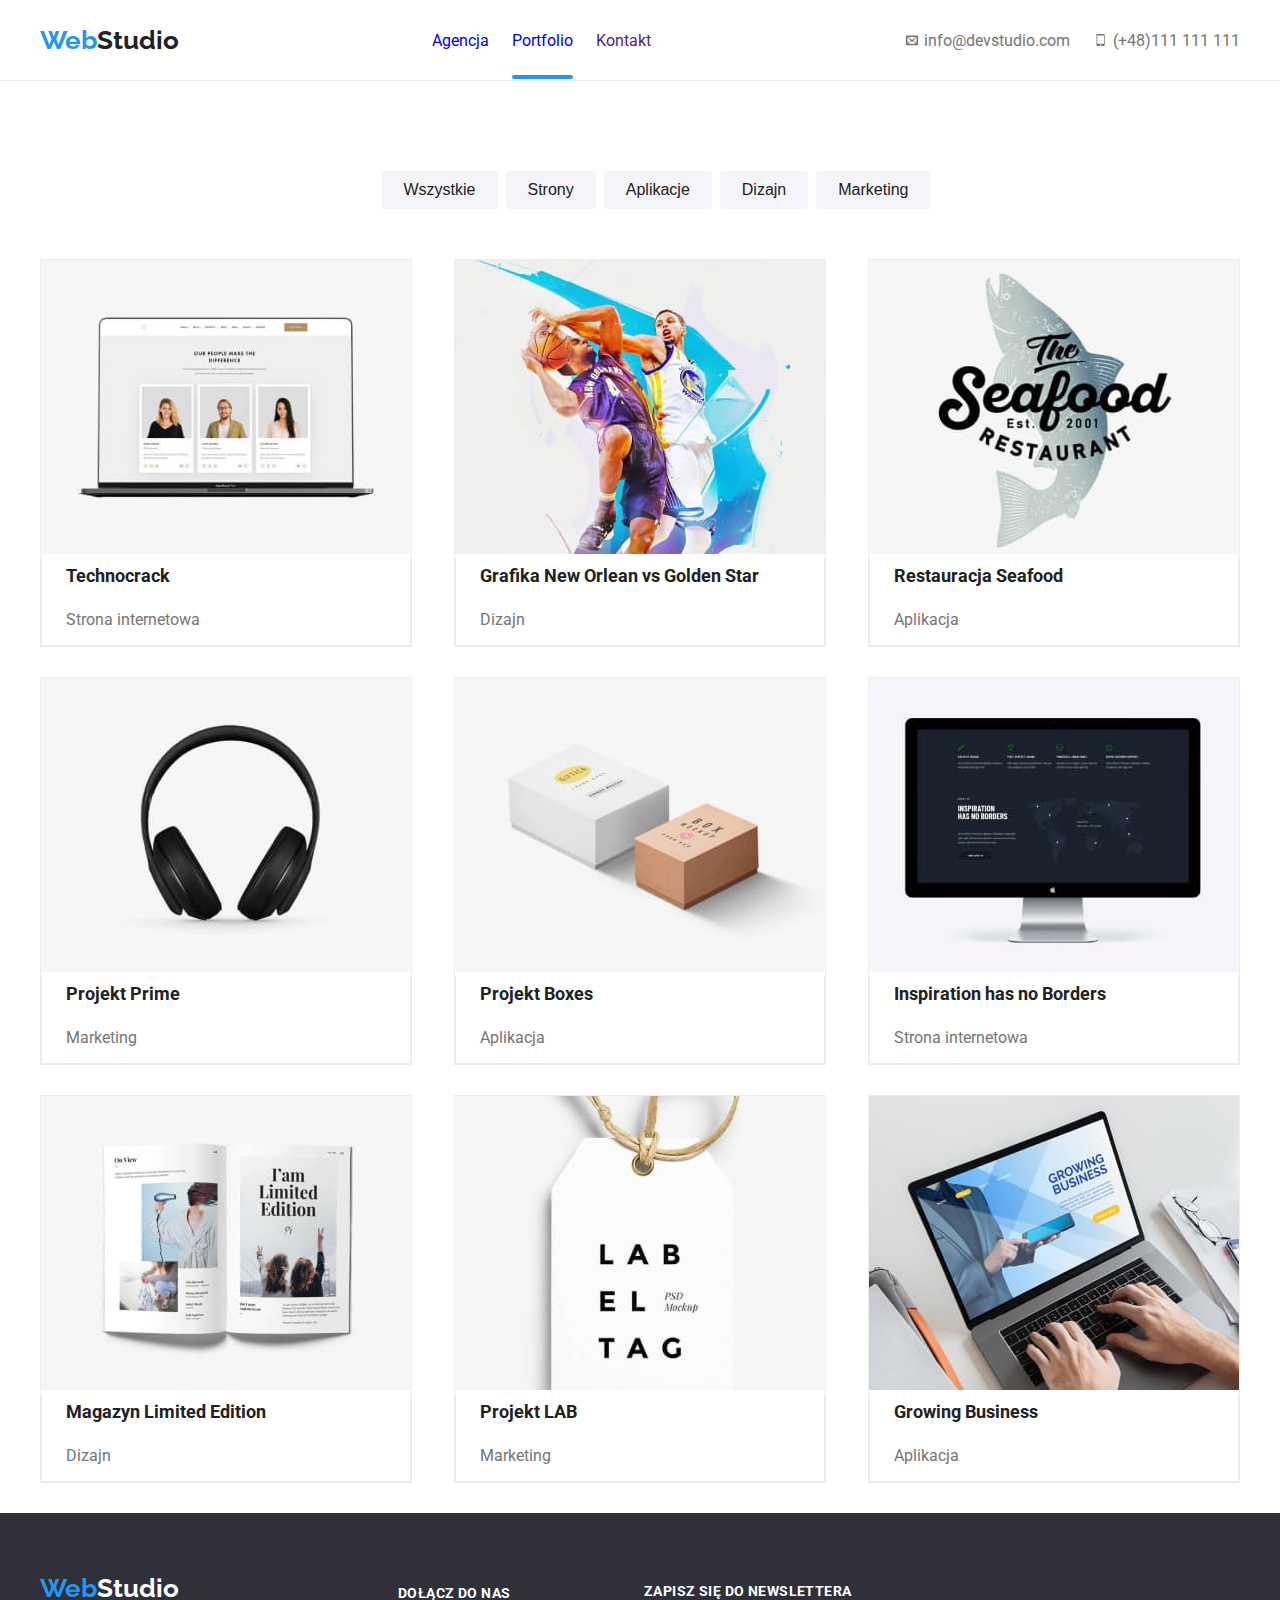
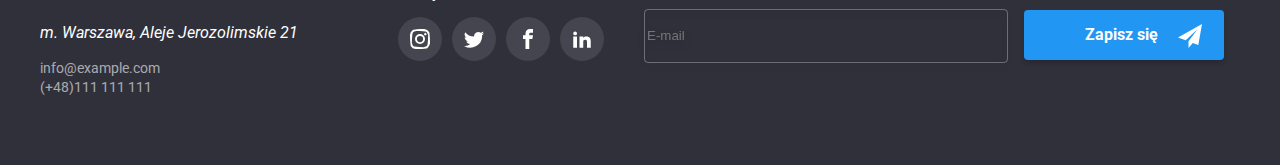
==== commit d3fc59ed: "Update portfolio.html" ====
--- a/portfolio.html
+++ b/portfolio.html
@@ -15,9 +15,9 @@
             <a class="logo" href="WebStudio"><h3 class="logo__text"><span class="logo__text--blue">Web</span><span class="logo__text--black">Studio</span></h3></a>
             <nav>
             <ul class="navigation">
-                <li class="navigation__item "><a href="index.html" class="logo__text--black link">Agencja</a></li>
-                <li class="navigation__item navigation__item--active"><a href="portfolio.html" class="logo__text--black link">Portfolio</a></li>
-                <li class="navigation__item"><a href="" class="logo__text--black link">Kontakt</a></li>
+                <li class="navigation__item "><a href="index.html" class="navigation__link link">Agencja</a></li>
+                <li class="navigation__item navigation__item--active"><a href="portfolio.html" class="navigation__link link">Portfolio</a></li>
+                <li class="navigation__item"><a href="" class="navigation__link link">Kontakt</a></li>
             </ul>
             </nav> 
             <ul class="contact-info">
--- a/css/main.min.css
+++ b/css/main.min.css
@@ -1 +1 @@
-.visually-hidden{position:absolute !important;clip:rect(1px 1px 1px 1px);clip:rect(1px, 1px, 1px, 1px);padding:0 !important;border:0 !important;height:1px;width:1px !important;overflow:hidden}body{font-family:"Roboto";font-style:normal;font-weight:400;color:#212121;margin:0}a{text-decoration:none;list-style:none;fill:currentColor}h1,h2,h3,h4{margin:0}p{padding:0}figure{padding:0;margin:0}.container{width:1200px;margin:0 auto;list-style:none}.container__header{display:flex;justify-content:space-between;align-items:center;height:80px}.container__button{display:flex;justify-content:center;list-style:none;margin:90px 0px 50px 0px}.container__footer{display:flex}section{padding-top:94px;padding-bottom:94px}.backdrop{position:fixed;top:0;left:0;width:100%;height:100%;background-color:rgba(0,0,0,.2);box-shadow:0px 1px 3px rgba(0,0,0,.12),0px 1px 1px rgba(0,0,0,.14),0px 2px 1px rgba(0,0,0,.2);transition-property:opacity,transform;transition-duration:250ms;transition-timing-function:ease-in-out;transform:scale(100%);opacity:100%}.is-hidden{opacity:0;visibility:hidden;pointer-events:none}.modal-form__submit{margin-left:164px;margin-right:164px;width:200px;height:50px;margin-top:124px;background:#2196f3;border:none;border-radius:4px;font-family:"Roboto";font-style:normal;font-weight:700;font-size:16px;line-height:30px;letter-spacing:.06em;color:var(--main-color)}.modal{position:relative;top:50%;left:50%;width:528px;min-height:581px;transform:translate(-50%, -50%);background-color:var(--main-color);box-shadow:0px 1px 3px rgba(0,0,0,.12),0px 1px 1px rgba(0,0,0,.14),0px 2px 1px rgba(0,0,0,.2);border-radius:4px}.modal__btn{position:absolute;top:8px;right:8px;width:30px;height:30px;background:var(--main-color);border:1px solid rgba(0,0,0,.1);border-radius:50%;background-color:rgba(0,0,0,0);cursor:pointer}.modal__close-btn{transform:translateX(-8px);width:30px;height:30px;cursor:pointer}.modal__checkbox{position:absolute;justify-content:center;top:437px;background:var(--main-color);border:1px solid var(--main-color);background-color:rgba(0,0,0,0);cursor:pointer}.modal-form{display:flex;width:100%}.modal-form__text{position:relative;padding-top:18px;flex-direction:column;font-family:"Roboto";font-style:normal;font-weight:700;font-size:20px;line-height:23px;text-align:center;letter-spacing:.03em;color:#212121}.modal-form__name{position:absolute;left:55px;top:68px}.modal-form__phone{position:absolute;left:55px;top:128px}.modal-form__email{position:absolute;left:53px;top:186px}.modal-form__place{display:block;margin-left:40px;padding-left:40px;width:448px;height:40px;border:1px solid rgba(33,33,33,.2);border-radius:4px}.modal-form__contact{display:block;width:448px;margin-left:40px;border:1px solid rgba(33,33,33,.2);border-radius:4px}.modal-form__contact:focus-within{border-color:#2196f3}.modal-form__label{font-family:"Roboto";font-style:normal;font-weight:400;font-size:12px;line-height:14px;letter-spacing:.01em;color:#757575;margin-left:40px}.modal-form__policy--text::before{display:inline-block;content:"";width:16px;height:16px;margin-top:0px;margin-right:4px;border:1px solid #000;transition:all 250ms cubic-bezier(0.4, 0, 0.2, 1)}.modal-form__policy:checked+.modal-form__policy--text::before{background-color:#2196f3;border:none;background-image:url(../images/Vector.svg);border:3px solid var(--main-color)}.modal-form__group input:focus-within{border-color:#2196f3}.modal-form__group label:focus-within{fill:#2196f3;transition-duration:250ms;transition-timing-function:cubic-bezier(0.4, 0, 0.2, 1)}input:focus,textarea:focus{outline:none}input:focus-within{border-color:#2196f3}.logo{padding-top:24px;padding-bottom:24px}.logo__text{font-family:"Raleway";font-weight:700;font-size:26px;line-height:1,19;letter-spacing:0,3em;text-decoration:none;margin-top:0px;margin-bottom:0px}.logo__text--blue{color:#2196f3}.logo__text--black{color:#212121}.logo__text--white{color:var(--main-color)}.navigation{display:flex;list-style:none;align-items:center;margin-top:0px;margin-bottom:0px}.navigation,.navigation .navigation__item :focus{color:#2196f3}.navigation,.navigation .navigation__item :hover{color:#2196f3}.navigation__item{margin-left:23px;align-items:center;justify-content:space-between}.navigation__item--active::after{content:"";display:block;position:relative;border-top:4px solid #2196f3;border-radius:2px;top:29px;margin-top:-4px}.heading__button{background-color:#2196f3;font-size:16px;font-weight:500;display:block;margin:auto;border:none;padding:6px 22px;text-align:center;cursor:pointer;background:#2196f3;border-radius:4px;line-height:1.6;transition:all 250ms cubic-bezier(0.4, 0, 0.2, 1);color:var(--main-color);box-shadow:0px 3px 1px rgba(0,0,0,.1),0px 1px 2px rgba(0,0,0,.08),0px 2px 2px rgba(0,0,0,.12)}.btn{background-color:#f5f4fa;color:#212121;font-size:16px;font-weight:500;border:none;padding:6px 22px;text-align:center;cursor:pointer;background:#f5f4fa;border-radius:4px;line-height:1.6;margin-right:8px;transition:all 250ms cubic-bezier(0.4, 0, 0.2, 1)}.btn:hover{background-color:#2196f3;color:#fff;background:#2196f3;box-shadow:0px 3px 1px rgba(0,0,0,.1),0px 1px 2px rgba(0,0,0,.08),0px 2px 2px rgba(0,0,0,.12);border-radius:4px;cursor:pointer}.btn:not(:last-child){margin-right:8px}.social__list{display:flex;text-decoration:none;justify-content:space-between;align-content:center;list-style:none;margin-right:32px;margin-bottom:30px}.social__item{display:flex;width:44px;height:44px;background-color:snow;border-radius:50%;justify-content:center;align-items:center;transition:all 250ms cubic-bezier(0.4, 0, 0.2, 1)}.social__item:hover svg,.social__item:focus svg{fill:var(--main-color);background:#2196f3}.social__item:hover{background:#2196f3;background-color:#2196f3}.social__icons{fill:#afb1b8;width:20px;height:20px}.social__icons:hover{fill:var(--main-color)}.footer-social{padding-top:72px}.footer-social__text{display:flex;justify-items:center;font-weight:700;font-size:14px;line-height:16px;letter-spacing:.03em;text-transform:uppercase;color:var(--main-color);padding-left:100px}.footer-social__list{display:flex;justify-content:space-between;padding-right:10px;text-decoration:none;align-content:center;list-style:none;gap:10px;padding-left:100px}.footer-social__item{display:flex;width:44px;height:44px;background:rgba(255,255,255,.1);border-radius:50%;justify-content:center;align-items:center;transition:all 250ms cubic-bezier(0.4, 0, 0.2, 1)}.footer-social__item:hover{background-color:#2196f3}.footer-social__icons{width:20px;height:20px;fill:var(--main-color);transition:all 250ms cubic-bezier(0.4, 0, 0.2, 1)}.footer-social__icons:hover{background-color:#2196f3}.heading__title{font-weight:900;font-size:44px;line-height:1,36;text-align:center;padding-top:200px;padding-bottom:40px;color:var(--main-color)}.main__title{font-weight:700;font-size:36px;line-height:1,17;text-align:center}.title3{font-weight:700;font-size:14px;line-height:1,14;letter-spacing:0,3em;color:#212121}.header{border-bottom:1px solid #ececec}.contact-info{display:flex;list-style:none;align-items:center;margin-top:0px;margin-bottom:0px}.contact-info__text{margin-left:23px;align-items:center;justify-content:space-between}.contact-info__text--gray{fill:#757575;color:#757575;transition:all 250ms cubic-bezier(0.4, 0, 0.2, 1)}.contact-info__text--gray:hover{cursor:pointer;fill:#2196f3;color:#2196f3}.heading{background:#2f303a;height:600px;background-color:#2f303a;background-image:linear-gradient(rgba(47, 48, 58, 0.4), rgba(47, 48, 58, 0.4)),url(../images/Img.jpg);background-size:cover;background-position:center;background-repeat:no-repeat;background-size:1600px}.lorem-ipsum{display:flex;flex-wrap:wrap;justify-content:space-between;align-items:center}.lorem-ipsum__icon{padding-top:20px;padding-left:20px;width:270px;height:120px;background-color:#f5f4fa;border-radius:4px}.lorem-ipsum__text{font-size:14px;width:260px;line-height:1,71;letter-spacing:0,3em;color:#757575}.img__list{display:flex;justify-content:space-between;list-style:none;flex-wrap:wrap;list-style:none;padding-left:0px;margin:0px}.img__item{position:relative;overflow:hidden;margin-top:50px}.img__description{position:absolute;top:224px;left:0;padding-top:14px;padding-bottom:16px;width:100%;height:70px;background-color:rgba(47,48,58,.8)}.img__description--text{font-family:"Roboto";font-style:normal;font-weight:700;font-size:14px;line-height:16px;text-align:center;letter-spacing:.03em;text-transform:uppercase;color:#fff}.team{background:#f5f4fa}.team__human{font-weight:500;font-size:16px;line-height:1,19;text-align:center}.team__human--color{font-size:16px;line-height:1,19;text-align:center;color:#757575}.team__list{display:flex;justify-content:space-between;list-style:none;flex-wrap:wrap;list-style:none;padding-left:0px;margin:0px}.team__item{margin-right:15px;margin-left:15px;padding:0px;background:var(--main-color);box-shadow:0px 1px 3px rgba(0,0,0,.12),0px 1px 1px rgba(0,0,0,.14),0px 2px 1px rgba(0,0,0,.2);border-radius:0px 0px 4px 4px}.link:hover{color:#2196f3}:root{--main-color:#fff}.client__list{list-style:none;display:flex;justify-content:space-between;align-content:center;cursor:pointer}.client__item{fill:#afb1b8;cursor:pointer}.client__item--gray{width:170px;height:92px;border:1px solid #afb1b8;border-radius:4px;fill:#afb1b8;cursor:pointer;transition:all 250ms cubic-bezier(0.4, 0, 0.2, 1)}.client__item--gray:hover{fill:#2196f3;border:1px solid #2196f3}.galery__item{background:var(--main-color);border:1px solid #eee;justify-content:space-between;padding:0px;margin-top:0px;margin-left:0px;margin-bottom:30px;margin-right:0px;transition:all 250ms cubic-bezier(0.4, 0, 0.2, 1)}.galery__item:hover{background:var(--main-color);box-shadow:0px 1px 1px rgba(0,0,0,.12),0px 4px 4px rgba(0,0,0,.06),1px 4px 6px rgba(0,0,0,.16);border:1px solid #eee;cursor:pointer}.box__item{position:relative;border:1px solid #ececec;border-top:none}.box__item--color{font-size:16px;line-height:1,88;color:#757575;padding-left:24px;padding-right:24px}.box__size{font-weight:700;font-size:18px;line-height:2;padding-left:24px;padding-right:24px}.box{position:relative;overflow:hidden}.box:hover .box__overlay{transform:translateY(0);transition-duration:250ms;transition-timing-function:cubic-bezier(0.4, 0, 0.2, 1)}.box__overlay{position:absolute;top:1px;left:0;width:100%;height:100%;background-color:rgba(33,150,243,.9);transform:translateY(100%);transition-duration:250ms;transition-timing-function:cubic-bezier(0.4, 0, 0.2, 1)}.box__overlay--text{font-family:"Roboto";font-size:normal;font-weight:400;font-size:18px;line-height:1.6;letter-spacing:.03em;color:var(--main-color);margin-top:49px;margin-bottom:49px;margin-right:45px;margin-left:24px}.footer{background:#2f303a;height:252px}.footer-adress{list-style:none;padding-left:0px}.footer-adress__text{font-style:normal;font-size:14px;line-height:1,71;letter-spacing:0,3em;text-decoration:none;padding-bottom:9px;color:rgba(255,255,255,.6)}.footer-adress__text--color{color:var(--main-color)}.footer-logo__text{font-family:"Raleway";font-weight:700;font-size:26px;line-height:1,19;letter-spacing:0,3em;text-decoration:none;margin-top:60px;margin-bottom:0px;padding-bottom:20px;list-style:none}.newsletter{flex-direction:column;padding-left:30px;margin-top:70px}.newsletter__text{color:var(--main-color);font-weight:700;font-size:14px;line-height:16px;letter-spacing:.03em;text-transform:uppercase;padding-bottom:10px}.newsletter__btn{width:200px;height:50px;background:#2196f3;box-shadow:0px 4px 4px rgba(0,0,0,.15);border-radius:4px;border:none;color:var(--main-color);padding-left:0px;font-family:"Roboto";font-style:normal;font-weight:700;font-size:16px;line-height:30px;outline:none}.newsletter__icon{position:absolute;width:24px;height:24px;margin-left:20px;margin-top:4px}.newsletter__input{width:358px;height:50px;left:815px;border:1px solid rgba(255,255,255,.3);filter:drop-shadow(0px 4px 4px rgba(0, 0, 0, 0.15));border-radius:4px;background:rgba(0,0,0,0);margin-right:12px}.newsletter__input:hover{border:1px solid #2196f3}/*# sourceMappingURL=main.min.css.map */+.visually-hidden{position:absolute !important;clip:rect(1px 1px 1px 1px);clip:rect(1px, 1px, 1px, 1px);padding:0 !important;border:0 !important;height:1px;width:1px !important;overflow:hidden}body{font-family:"Roboto";font-style:normal;font-weight:400;color:#212121;margin:0}a{text-decoration:none;list-style:none;fill:currentColor}h1,h2,h3,h4{margin:0}p{padding:0}figure{padding:0;margin:0}.container{width:1200px;margin:0 auto;list-style:none}.container__header{display:flex;justify-content:space-between;align-items:center;height:80px}.container__button{display:flex;justify-content:center;list-style:none;margin:90px 0px 50px 0px}.container__footer{display:flex}.section{padding-top:94px;padding-bottom:94px}.backdrop{position:fixed;top:0;left:0;width:100%;height:100%;background-color:rgba(0,0,0,.2);box-shadow:0px 1px 3px rgba(0,0,0,.12),0px 1px 1px rgba(0,0,0,.14),0px 2px 1px rgba(0,0,0,.2);transition-property:opacity,transform;transition-duration:250ms;transition-timing-function:ease-in-out;transform:scale(100%);opacity:100%}.is-hidden{opacity:0;visibility:hidden;pointer-events:none}.modal-form__submit{margin-left:164px;margin-right:164px;width:200px;height:50px;margin-top:80px;background:#2196f3;border:none;border-radius:4px;font-family:"Roboto";font-style:normal;font-weight:700;font-size:16px;line-height:30px;letter-spacing:.06em;color:var(--main-color)}.modal{position:absolute;top:50%;left:50%;width:528px;min-height:581px;transform:translate(-50%, -50%);background-color:var(--main-color);box-shadow:0px 1px 3px rgba(0,0,0,.12),0px 1px 1px rgba(0,0,0,.14),0px 2px 1px rgba(0,0,0,.2);border-radius:4px}.modal__btn-close{position:absolute;background-color:rgba(0,0,0,0);cursor:pointer;top:8px;right:8px;border:1px solid rgba(0,0,0,.1);border-radius:50%;width:30px;height:30px;z-index:1000}.modal__x{width:30px;height:30px;transform:translateX(-8px);z-index:1000}.modal__checkbox{position:absolute;justify-content:center;top:460px;margin-left:15px;background:var(--main-color);border:1px solid var(--main-color);background-color:rgba(0,0,0,0);cursor:pointer}.modal-form{display:flex;width:100%}.modal-form__text{position:relative;padding-top:18px;flex-direction:column;font-family:"Roboto";font-style:normal;font-weight:700;font-size:20px;line-height:23px;text-align:center;letter-spacing:.03em;color:#212121}.modal-form__name{position:absolute;left:55px;top:68px}.modal-form__phone{position:absolute;left:55px;top:128px}.modal-form__email{position:absolute;left:53px;top:186px}.modal-form__place{display:block;margin-left:40px;padding-left:40px;width:448px;height:40px;border:1px solid rgba(33,33,33,.2);border-radius:4px}.modal-form__contact{display:block;width:448px;margin-left:40px;border:1px solid rgba(33,33,33,.2);border-radius:4px}.modal-form__contact:focus-within{border-color:#2196f3}.modal-form__label{font-family:"Roboto";font-style:normal;font-weight:400;font-size:12px;line-height:14px;letter-spacing:.01em;color:#757575;margin-left:40px}.modal-form__policy--text::before{display:inline-block;content:"";width:16px;height:16px;margin-top:50px;margin-left:40px;border:1px solid #000;transition:all 250ms cubic-bezier(0.4, 0, 0.2, 1)}.modal-form__policy:checked+.modal-form__policy--text::before{background-color:#2196f3;border:none;background-image:url(../images/Vector.svg);border:3px solid var(--main-color)}.modal-form__group input:focus-within{border-color:#2196f3}.modal-form__group label:focus-within{fill:#2196f3;transition-duration:250ms;transition-timing-function:cubic-bezier(0.4, 0, 0.2, 1)}input:focus,textarea:focus{outline:none}input:focus-within{border-color:#2196f3}.logo{padding-top:24px;padding-bottom:24px}.logo__text{font-family:"Raleway";font-weight:700;font-size:26px;line-height:1,19;letter-spacing:0,3em;text-decoration:none;margin-top:0px;margin-bottom:0px}.logo__text--blue{color:#2196f3}.logo__text--black{color:#212121}.logo__text--white{color:var(--main-color)}.navigation{display:flex;list-style:none;align-items:center;margin-top:0px;margin-bottom:0px}.navigation,.navigation .navigation__item :focus{color:#2196f3}.navigation,.navigation .navigation__item :hover{color:#2196f3}.navigation__item{margin-left:23px;align-items:center;justify-content:space-between}.navigation__item--active::after{content:"";display:block;position:relative;border-top:4px solid #2196f3;border-radius:2px;top:29px;margin-top:-4px}.heading__button{background-color:#2196f3;font-size:16px;font-weight:500;display:block;margin:auto;border:none;padding:6px 22px;text-align:center;cursor:pointer;background:#2196f3;border-radius:4px;line-height:1.6;transition:all 250ms cubic-bezier(0.4, 0, 0.2, 1);color:var(--main-color);box-shadow:0px 3px 1px rgba(0,0,0,.1),0px 1px 2px rgba(0,0,0,.08),0px 2px 2px rgba(0,0,0,.12)}.btn{background-color:#f5f4fa;color:#212121;font-size:16px;font-weight:500;border:none;padding:6px 22px;text-align:center;cursor:pointer;background:#f5f4fa;border-radius:4px;line-height:1.6;margin-right:8px;transition:all 250ms cubic-bezier(0.4, 0, 0.2, 1)}.btn:hover{background-color:#2196f3;color:#fff;background:#2196f3;box-shadow:0px 3px 1px rgba(0,0,0,.1),0px 1px 2px rgba(0,0,0,.08),0px 2px 2px rgba(0,0,0,.12);border-radius:4px;cursor:pointer}.btn:not(:last-child){margin-right:8px}.social__list{display:flex;text-decoration:none;justify-content:space-between;align-content:center;list-style:none;margin-right:32px;margin-bottom:30px}.social__item{display:flex;width:44px;height:44px;background-color:snow;border-radius:50%;justify-content:center;align-items:center;transition:all 250ms cubic-bezier(0.4, 0, 0.2, 1)}.social__item:hover svg,.social__item:focus svg{fill:var(--main-color);background:#2196f3}.social__item:hover{background:#2196f3;background-color:#2196f3}.social__icons{fill:#afb1b8;width:20px;height:20px}.social__icons:hover{fill:var(--main-color)}.footer-social{padding-top:72px}.footer-social__text{display:flex;justify-items:center;font-weight:700;font-size:14px;line-height:16px;letter-spacing:.03em;text-transform:uppercase;color:var(--main-color);padding-left:100px}.footer-social__list{display:flex;justify-content:space-between;padding-right:10px;text-decoration:none;align-content:center;list-style:none;gap:10px;padding-left:100px}.footer-social__item{display:flex;width:44px;height:44px;background:rgba(255,255,255,.1);border-radius:50%;justify-content:center;align-items:center;transition:all 250ms cubic-bezier(0.4, 0, 0.2, 1)}.footer-social__item:hover{background-color:#2196f3}.footer-social__icons{width:20px;height:20px;fill:var(--main-color);transition:all 250ms cubic-bezier(0.4, 0, 0.2, 1)}.footer-social__icons:hover{background-color:#2196f3}.heading__title{font-weight:900;font-size:44px;line-height:1,36;text-align:center;padding-top:200px;padding-bottom:40px;color:var(--main-color)}.section__title{margin-bottom:30px;font-weight:700;font-size:36px;line-height:1,17;text-align:center}.section__title-do{font-weight:700;font-size:36px;line-height:1,17;text-align:center}.lorem-ipsum__title{font-weight:700;font-size:14px;line-height:1,14;letter-spacing:0,3em;color:#212121}.header{border-bottom:1px solid #ececec}.contact-info{display:flex;list-style:none;align-items:center;margin-top:0px;margin-bottom:0px}.contact-info__text{margin-left:23px;align-items:center;justify-content:space-between}.contact-info__text--gray{fill:#757575;color:#757575;transition:all 250ms cubic-bezier(0.4, 0, 0.2, 1)}.contact-info__text--gray:hover{cursor:pointer;fill:#2196f3;color:#2196f3}.heading{background:#2f303a;height:600px;background-color:#2f303a;background-image:linear-gradient(rgba(47, 48, 58, 0.4), rgba(47, 48, 58, 0.4)),url(../images/Img.jpg);background-size:cover;background-position:center;background-repeat:no-repeat;background-size:1600px}.lorem-ipsum{display:flex;flex-wrap:wrap;justify-content:space-between;align-items:center;padding-top:94px}.lorem-ipsum__icon{padding-top:20px;padding-left:20px;width:270px;height:120px;background-color:#f5f4fa;border-radius:4px}.lorem-ipsum__text{font-size:14px;width:260px;line-height:1,71;letter-spacing:0,3em;color:#757575;padding-bottom:0px}.img__list{display:flex;justify-content:space-between;list-style:none;flex-wrap:wrap;list-style:none;padding-left:0px;margin:0px}.img__item{position:relative;overflow:hidden;margin-top:50px}.img__description{position:absolute;top:224px;left:0;padding-top:14px;padding-bottom:16px;width:100%;height:70px;background-color:rgba(47,48,58,.8)}.img__description--text{font-family:"Roboto";font-style:normal;font-weight:700;font-size:14px;line-height:16px;text-align:center;letter-spacing:.03em;text-transform:uppercase;color:#fff}.team{background:#f5f4fa}.team__human{font-weight:500;font-size:16px;line-height:1,19;text-align:center}.team__human--color{font-size:16px;line-height:1,19;text-align:center;color:#757575}.team__list{display:flex;justify-content:space-between;list-style:none;flex-wrap:wrap;list-style:none;padding-left:0px;margin:0px}.team__item{margin-right:15px;margin-left:15px;padding:0px;background:var(--main-color);box-shadow:0px 1px 3px rgba(0,0,0,.12),0px 1px 1px rgba(0,0,0,.14),0px 2px 1px rgba(0,0,0,.2);border-radius:0px 0px 4px 4px}.link:hover{color:#2196f3}:root{--main-color:#fff}.client__list{list-style:none;display:flex;justify-content:space-between;align-content:center;cursor:pointer}.client__item{fill:#afb1b8;cursor:pointer}.client__item--gray{width:170px;height:92px;border:1px solid #afb1b8;border-radius:4px;fill:#afb1b8;cursor:pointer;transition:all 250ms cubic-bezier(0.4, 0, 0.2, 1)}.client__item--gray:hover{fill:#2196f3;border:1px solid #2196f3}.galery__item{background:var(--main-color);border:1px solid #eee;justify-content:space-between;padding:0px;margin-top:0px;margin-left:0px;margin-bottom:30px;margin-right:0px;transition:all 250ms cubic-bezier(0.4, 0, 0.2, 1)}.galery__item:hover{background:var(--main-color);box-shadow:0px 1px 1px rgba(0,0,0,.12),0px 4px 4px rgba(0,0,0,.06),1px 4px 6px rgba(0,0,0,.16);border:1px solid #eee;cursor:pointer}.galery-box{position:relative;border:1px solid #ececec;border-top:none}.galery-box__title{font-weight:700;font-size:18px;line-height:2;padding-left:24px;padding-right:24px}.galery-box__title--gray{font-size:16px;line-height:1,88;color:#757575;padding-left:24px;padding-right:24px}.galery__list{display:flex;justify-content:space-between;list-style:none;flex-wrap:wrap;list-style:none;padding-left:0px;margin:0px}.box{position:relative;overflow:hidden}.box:hover .box__overlay{transform:translateY(0);transition-duration:250ms;transition-timing-function:cubic-bezier(0.4, 0, 0.2, 1)}.box__overlay{position:absolute;top:1px;left:0;width:100%;height:100%;background-color:rgba(33,150,243,.9);transform:translateY(100%);transition-duration:250ms;transition-timing-function:cubic-bezier(0.4, 0, 0.2, 1)}.box__overlay--text{font-family:"Roboto";font-size:normal;font-weight:400;font-size:18px;line-height:1.6;letter-spacing:.03em;color:var(--main-color);margin-top:49px;margin-bottom:49px;margin-right:45px;margin-left:24px}.footer{background:#2f303a;height:252px}.footer-adress{list-style:none;padding-left:0px}.footer-adress__text{font-style:normal;font-size:14px;line-height:1,71;letter-spacing:0,3em;text-decoration:none;padding-bottom:9px;color:rgba(255,255,255,.6)}.footer-adress__text--color{color:var(--main-color)}.footer-logo__text{font-family:"Raleway";font-weight:700;font-size:26px;line-height:1,19;letter-spacing:0,3em;text-decoration:none;margin-top:60px;margin-bottom:0px;padding-bottom:20px;list-style:none}.newsletter{flex-direction:column;padding-left:30px;margin-top:70px}.newsletter__text{color:var(--main-color);font-weight:700;font-size:14px;line-height:16px;letter-spacing:.03em;text-transform:uppercase;padding-bottom:10px}.newsletter__btn{width:200px;height:50px;background:#2196f3;box-shadow:0px 4px 4px rgba(0,0,0,.15);border-radius:4px;border:none;color:var(--main-color);padding-left:0px;font-family:"Roboto";font-style:normal;font-weight:700;font-size:16px;line-height:30px;outline:none}.newsletter__icon{position:absolute;width:24px;height:24px;margin-left:20px;margin-top:4px}.newsletter__input{width:358px;height:50px;left:815px;border:1px solid rgba(255,255,255,.3);filter:drop-shadow(0px 4px 4px rgba(0, 0, 0, 0.15));border-radius:4px;background:rgba(0,0,0,0);margin-right:12px}.newsletter__input:hover{border:1px solid #2196f3}/*# sourceMappingURL=main.min.css.map */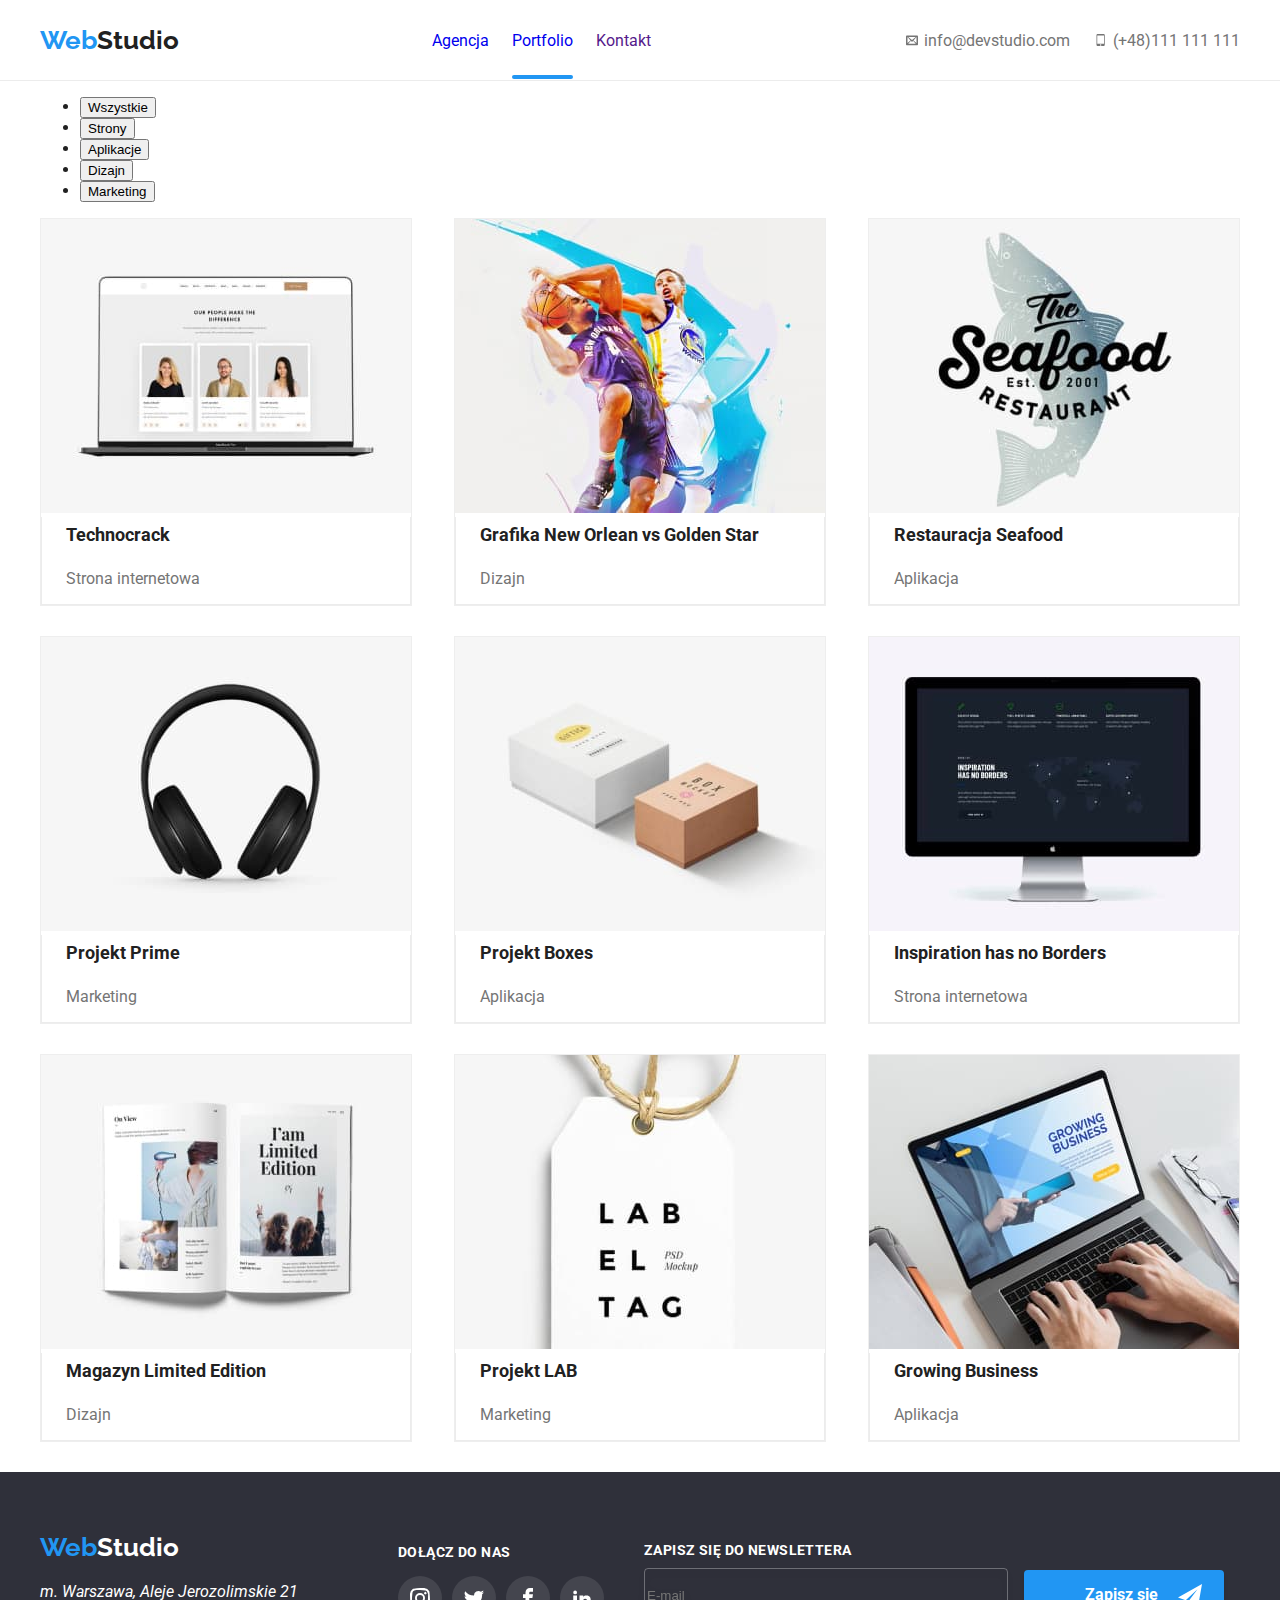
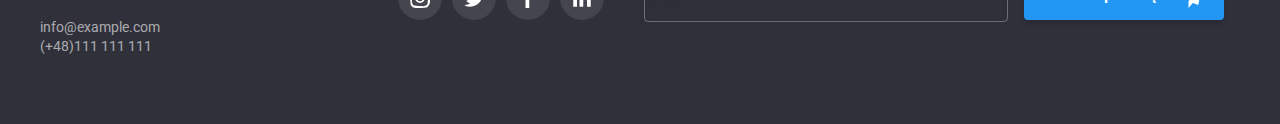
==== commit ed311b83: "Update portfolio.html" ====
--- a/portfolio.html
+++ b/portfolio.html
@@ -44,12 +44,12 @@
         </header>
         <main>
             <div class="container">
-            <ul class="container__button">
-                <li><button class="btn" type="button">Wszystkie</button></li>
-                <li><button class="btn" type="button">Strony</button></li> 
-                <li><button class="btn" type="button">Aplikacje</button></li>
-                <li><button class="btn" type="button">Dizajn</button></li> 
-                <li><button class="btn" type="button">Marketing</button></li> 
+            <ul class="galery__buttons">
+                <li><button class="galery__button" type="button">Wszystkie</button></li>
+                <li><button class="galery__button" type="button">Strony</button></li> 
+                <li><button class="galery__button" type="button">Aplikacje</button></li>
+                <li><button class="galery__button" type="button">Dizajn</button></li> 
+                <li><button class="galery__button" type="button">Marketing</button></li> 
             </ul>
             </div>
         <div class="container">
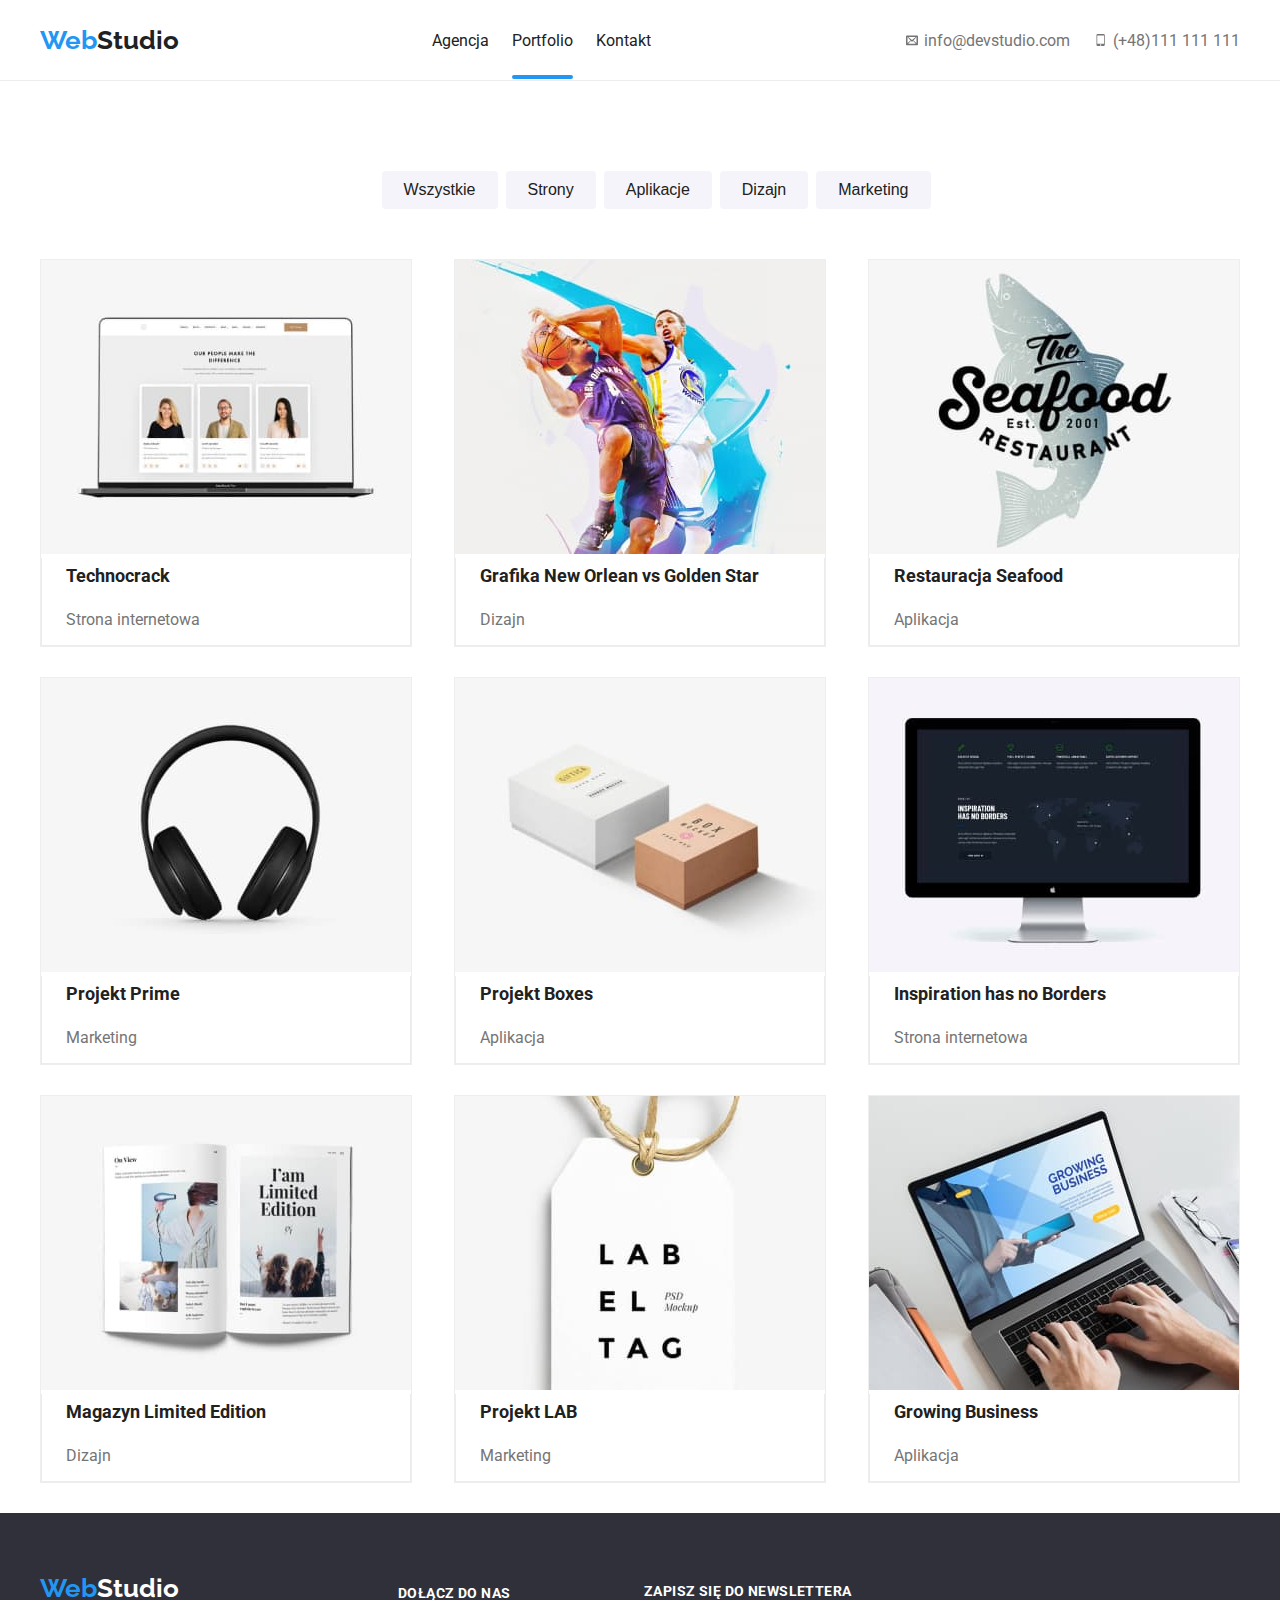
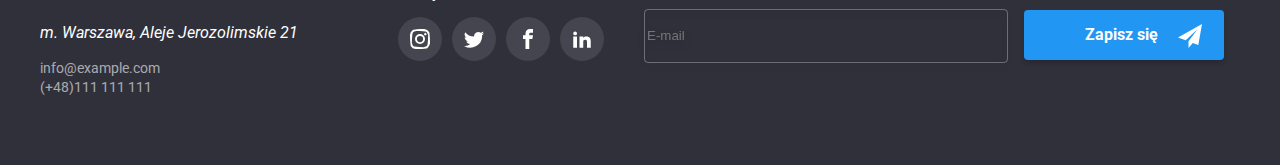
==== commit 44224c65: "Update portfolio.html" ====
--- a/portfolio.html
+++ b/portfolio.html
@@ -12,7 +12,7 @@
     <body>
         <header class="header">
             <div class="container container__header">
-            <a class="logo" href="WebStudio"><h3 class="logo__text"><span class="logo__text--blue">Web</span><span class="logo__text--black">Studio</span></h3></a>
+            <a class="logo link" href="WebStudio"><h3 class="logo__text"><span class="logo__text--blue">Web</span><span class="logo__text--black">Studio</span></h3></a>
             <nav>
             <ul class="navigation">
                 <li class="navigation__item "><a href="index.html" class="navigation__link link">Agencja</a></li>
@@ -22,7 +22,7 @@
             </nav> 
             <ul class="contact-info">
                 <li class="contact-info__text">
-                    <a class="contact-info__text--gray" href="mailto:info@devstudio.com">
+                    <a class="contact-info__text--gray link" href="mailto:info@devstudio.com">
                     <svg width="16" height="12">
                         <use
                         href="images/icons.svg#envelope">
@@ -31,7 +31,7 @@
                     info@devstudio.com</a>
                 </li>
                 <li class="contact-info__text">
-                    <a class="contact-info__text--gray" href="phone:+48111111111">
+                    <a class="contact-info__text--gray link" href="phone:+48111111111">
                         <svg width="16" height="12">
                             <use
                             href="images/icons.svg#mobile">
@@ -214,7 +214,7 @@
     <footer class="footer">  
         <div class="container__footer container">
          <div>
-         <a href="WebStudio"><h3 class="footer-logo__text"><span class="logo__text--blue">Web</span><span class="logo__text--white">Studio</span></h3></a>
+         <a class="link" href="WebStudio"><h3 class="footer-logo__text"><span class="logo__text--blue">Web</span><span class="logo__text--white">Studio</span></h3></a>
          <address class="footer-adress__text--color">
               m. Warszawa, Aleje Jerozolimskie 21
          </address>
@@ -224,7 +224,7 @@
          </ul>    
          </div>
          <div class="footer-social">
-                 <a href="DOŁĄCZ DO NAS"><h3 class="footer-social__text">DOŁĄCZ DO NAS</h3></a>
+                 <h3 class="footer-social__text">DOŁĄCZ DO NAS</h3>
              <ul class="footer-social__list"> 
                  <li><a class="footer-social__item" href="#">
                  <svg class="footer-social__icons">
--- a/css/main.min.css
+++ b/css/main.min.css
@@ -1 +1 @@
-.visually-hidden{position:absolute !important;clip:rect(1px 1px 1px 1px);clip:rect(1px, 1px, 1px, 1px);padding:0 !important;border:0 !important;height:1px;width:1px !important;overflow:hidden}body{font-family:"Roboto";font-style:normal;font-weight:400;color:#212121;margin:0}a{text-decoration:none;list-style:none;fill:currentColor}h1,h2,h3,h4{margin:0}p{padding:0}figure{padding:0;margin:0}.container{width:1200px;margin:0 auto;list-style:none}.container__header{display:flex;justify-content:space-between;align-items:center;height:80px}.container__button{display:flex;justify-content:center;list-style:none;margin:90px 0px 50px 0px}.container__footer{display:flex}.section{padding-top:94px;padding-bottom:94px}.backdrop{position:fixed;top:0;left:0;width:100%;height:100%;background-color:rgba(0,0,0,.2);box-shadow:0px 1px 3px rgba(0,0,0,.12),0px 1px 1px rgba(0,0,0,.14),0px 2px 1px rgba(0,0,0,.2);transition-property:opacity,transform;transition-duration:250ms;transition-timing-function:ease-in-out;transform:scale(100%);opacity:100%}.is-hidden{opacity:0;visibility:hidden;pointer-events:none}.modal-form__submit{margin-left:164px;margin-right:164px;width:200px;height:50px;margin-top:80px;background:#2196f3;border:none;border-radius:4px;font-family:"Roboto";font-style:normal;font-weight:700;font-size:16px;line-height:30px;letter-spacing:.06em;color:var(--main-color)}.modal{position:absolute;top:50%;left:50%;width:528px;min-height:581px;transform:translate(-50%, -50%);background-color:var(--main-color);box-shadow:0px 1px 3px rgba(0,0,0,.12),0px 1px 1px rgba(0,0,0,.14),0px 2px 1px rgba(0,0,0,.2);border-radius:4px}.modal__btn-close{position:absolute;background-color:rgba(0,0,0,0);cursor:pointer;top:8px;right:8px;border:1px solid rgba(0,0,0,.1);border-radius:50%;width:30px;height:30px;z-index:1000}.modal__x{width:30px;height:30px;transform:translateX(-8px);z-index:1000}.modal__checkbox{position:absolute;justify-content:center;top:460px;margin-left:15px;background:var(--main-color);border:1px solid var(--main-color);background-color:rgba(0,0,0,0);cursor:pointer}.modal-form{display:flex;width:100%}.modal-form__text{position:relative;padding-top:18px;flex-direction:column;font-family:"Roboto";font-style:normal;font-weight:700;font-size:20px;line-height:23px;text-align:center;letter-spacing:.03em;color:#212121}.modal-form__name{position:absolute;left:55px;top:68px}.modal-form__phone{position:absolute;left:55px;top:128px}.modal-form__email{position:absolute;left:53px;top:186px}.modal-form__place{display:block;margin-left:40px;padding-left:40px;width:448px;height:40px;border:1px solid rgba(33,33,33,.2);border-radius:4px}.modal-form__contact{display:block;width:448px;margin-left:40px;border:1px solid rgba(33,33,33,.2);border-radius:4px}.modal-form__contact:focus-within{border-color:#2196f3}.modal-form__label{font-family:"Roboto";font-style:normal;font-weight:400;font-size:12px;line-height:14px;letter-spacing:.01em;color:#757575;margin-left:40px}.modal-form__policy--text::before{display:inline-block;content:"";width:16px;height:16px;margin-top:50px;margin-left:40px;border:1px solid #000;transition:all 250ms cubic-bezier(0.4, 0, 0.2, 1)}.modal-form__policy:checked+.modal-form__policy--text::before{background-color:#2196f3;border:none;background-image:url(../images/Vector.svg);border:3px solid var(--main-color)}.modal-form__group input:focus-within{border-color:#2196f3}.modal-form__group label:focus-within{fill:#2196f3;transition-duration:250ms;transition-timing-function:cubic-bezier(0.4, 0, 0.2, 1)}input:focus,textarea:focus{outline:none}input:focus-within{border-color:#2196f3}.logo{padding-top:24px;padding-bottom:24px}.logo__text{font-family:"Raleway";font-weight:700;font-size:26px;line-height:1,19;letter-spacing:0,3em;text-decoration:none;margin-top:0px;margin-bottom:0px}.logo__text--blue{color:#2196f3}.logo__text--black{color:#212121}.logo__text--white{color:var(--main-color)}.navigation{display:flex;list-style:none;align-items:center;margin-top:0px;margin-bottom:0px}.navigation,.navigation .navigation__item :focus{color:#2196f3}.navigation,.navigation .navigation__item :hover{color:#2196f3}.navigation__item{margin-left:23px;align-items:center;justify-content:space-between}.navigation__item--active::after{content:"";display:block;position:relative;border-top:4px solid #2196f3;border-radius:2px;top:29px;margin-top:-4px}.heading__button{background-color:#2196f3;font-size:16px;font-weight:500;display:block;margin:auto;border:none;padding:6px 22px;text-align:center;cursor:pointer;background:#2196f3;border-radius:4px;line-height:1.6;transition:all 250ms cubic-bezier(0.4, 0, 0.2, 1);color:var(--main-color);box-shadow:0px 3px 1px rgba(0,0,0,.1),0px 1px 2px rgba(0,0,0,.08),0px 2px 2px rgba(0,0,0,.12)}.btn{background-color:#f5f4fa;color:#212121;font-size:16px;font-weight:500;border:none;padding:6px 22px;text-align:center;cursor:pointer;background:#f5f4fa;border-radius:4px;line-height:1.6;margin-right:8px;transition:all 250ms cubic-bezier(0.4, 0, 0.2, 1)}.btn:hover{background-color:#2196f3;color:#fff;background:#2196f3;box-shadow:0px 3px 1px rgba(0,0,0,.1),0px 1px 2px rgba(0,0,0,.08),0px 2px 2px rgba(0,0,0,.12);border-radius:4px;cursor:pointer}.btn:not(:last-child){margin-right:8px}.social__list{display:flex;text-decoration:none;justify-content:space-between;align-content:center;list-style:none;margin-right:32px;margin-bottom:30px}.social__item{display:flex;width:44px;height:44px;background-color:snow;border-radius:50%;justify-content:center;align-items:center;transition:all 250ms cubic-bezier(0.4, 0, 0.2, 1)}.social__item:hover svg,.social__item:focus svg{fill:var(--main-color);background:#2196f3}.social__item:hover{background:#2196f3;background-color:#2196f3}.social__icons{fill:#afb1b8;width:20px;height:20px}.social__icons:hover{fill:var(--main-color)}.footer-social{padding-top:72px}.footer-social__text{display:flex;justify-items:center;font-weight:700;font-size:14px;line-height:16px;letter-spacing:.03em;text-transform:uppercase;color:var(--main-color);padding-left:100px}.footer-social__list{display:flex;justify-content:space-between;padding-right:10px;text-decoration:none;align-content:center;list-style:none;gap:10px;padding-left:100px}.footer-social__item{display:flex;width:44px;height:44px;background:rgba(255,255,255,.1);border-radius:50%;justify-content:center;align-items:center;transition:all 250ms cubic-bezier(0.4, 0, 0.2, 1)}.footer-social__item:hover{background-color:#2196f3}.footer-social__icons{width:20px;height:20px;fill:var(--main-color);transition:all 250ms cubic-bezier(0.4, 0, 0.2, 1)}.footer-social__icons:hover{background-color:#2196f3}.heading__title{font-weight:900;font-size:44px;line-height:1,36;text-align:center;padding-top:200px;padding-bottom:40px;color:var(--main-color)}.section__title{margin-bottom:30px;font-weight:700;font-size:36px;line-height:1,17;text-align:center}.section__title-do{font-weight:700;font-size:36px;line-height:1,17;text-align:center}.lorem-ipsum__title{font-weight:700;font-size:14px;line-height:1,14;letter-spacing:0,3em;color:#212121}.header{border-bottom:1px solid #ececec}.contact-info{display:flex;list-style:none;align-items:center;margin-top:0px;margin-bottom:0px}.contact-info__text{margin-left:23px;align-items:center;justify-content:space-between}.contact-info__text--gray{fill:#757575;color:#757575;transition:all 250ms cubic-bezier(0.4, 0, 0.2, 1)}.contact-info__text--gray:hover{cursor:pointer;fill:#2196f3;color:#2196f3}.heading{background:#2f303a;height:600px;background-color:#2f303a;background-image:linear-gradient(rgba(47, 48, 58, 0.4), rgba(47, 48, 58, 0.4)),url(../images/Img.jpg);background-size:cover;background-position:center;background-repeat:no-repeat;background-size:1600px}.lorem-ipsum{display:flex;flex-wrap:wrap;justify-content:space-between;align-items:center;padding-top:94px}.lorem-ipsum__icon{padding-top:20px;padding-left:20px;width:270px;height:120px;background-color:#f5f4fa;border-radius:4px}.lorem-ipsum__text{font-size:14px;width:260px;line-height:1,71;letter-spacing:0,3em;color:#757575;padding-bottom:0px}.img__list{display:flex;justify-content:space-between;list-style:none;flex-wrap:wrap;list-style:none;padding-left:0px;margin:0px}.img__item{position:relative;overflow:hidden;margin-top:50px}.img__description{position:absolute;top:224px;left:0;padding-top:14px;padding-bottom:16px;width:100%;height:70px;background-color:rgba(47,48,58,.8)}.img__description--text{font-family:"Roboto";font-style:normal;font-weight:700;font-size:14px;line-height:16px;text-align:center;letter-spacing:.03em;text-transform:uppercase;color:#fff}.team{background:#f5f4fa}.team__human{font-weight:500;font-size:16px;line-height:1,19;text-align:center}.team__human--color{font-size:16px;line-height:1,19;text-align:center;color:#757575}.team__list{display:flex;justify-content:space-between;list-style:none;flex-wrap:wrap;list-style:none;padding-left:0px;margin:0px}.team__item{margin-right:15px;margin-left:15px;padding:0px;background:var(--main-color);box-shadow:0px 1px 3px rgba(0,0,0,.12),0px 1px 1px rgba(0,0,0,.14),0px 2px 1px rgba(0,0,0,.2);border-radius:0px 0px 4px 4px}.link:hover{color:#2196f3}:root{--main-color:#fff}.client__list{list-style:none;display:flex;justify-content:space-between;align-content:center;cursor:pointer}.client__item{fill:#afb1b8;cursor:pointer}.client__item--gray{width:170px;height:92px;border:1px solid #afb1b8;border-radius:4px;fill:#afb1b8;cursor:pointer;transition:all 250ms cubic-bezier(0.4, 0, 0.2, 1)}.client__item--gray:hover{fill:#2196f3;border:1px solid #2196f3}.galery__item{background:var(--main-color);border:1px solid #eee;justify-content:space-between;padding:0px;margin-top:0px;margin-left:0px;margin-bottom:30px;margin-right:0px;transition:all 250ms cubic-bezier(0.4, 0, 0.2, 1)}.galery__item:hover{background:var(--main-color);box-shadow:0px 1px 1px rgba(0,0,0,.12),0px 4px 4px rgba(0,0,0,.06),1px 4px 6px rgba(0,0,0,.16);border:1px solid #eee;cursor:pointer}.galery-box{position:relative;border:1px solid #ececec;border-top:none}.galery-box__title{font-weight:700;font-size:18px;line-height:2;padding-left:24px;padding-right:24px}.galery-box__title--gray{font-size:16px;line-height:1,88;color:#757575;padding-left:24px;padding-right:24px}.galery__list{display:flex;justify-content:space-between;list-style:none;flex-wrap:wrap;list-style:none;padding-left:0px;margin:0px}.box{position:relative;overflow:hidden}.box:hover .box__overlay{transform:translateY(0);transition-duration:250ms;transition-timing-function:cubic-bezier(0.4, 0, 0.2, 1)}.box__overlay{position:absolute;top:1px;left:0;width:100%;height:100%;background-color:rgba(33,150,243,.9);transform:translateY(100%);transition-duration:250ms;transition-timing-function:cubic-bezier(0.4, 0, 0.2, 1)}.box__overlay--text{font-family:"Roboto";font-size:normal;font-weight:400;font-size:18px;line-height:1.6;letter-spacing:.03em;color:var(--main-color);margin-top:49px;margin-bottom:49px;margin-right:45px;margin-left:24px}.footer{background:#2f303a;height:252px}.footer-adress{list-style:none;padding-left:0px}.footer-adress__text{font-style:normal;font-size:14px;line-height:1,71;letter-spacing:0,3em;text-decoration:none;padding-bottom:9px;color:rgba(255,255,255,.6)}.footer-adress__text--color{color:var(--main-color)}.footer-logo__text{font-family:"Raleway";font-weight:700;font-size:26px;line-height:1,19;letter-spacing:0,3em;text-decoration:none;margin-top:60px;margin-bottom:0px;padding-bottom:20px;list-style:none}.newsletter{flex-direction:column;padding-left:30px;margin-top:70px}.newsletter__text{color:var(--main-color);font-weight:700;font-size:14px;line-height:16px;letter-spacing:.03em;text-transform:uppercase;padding-bottom:10px}.newsletter__btn{width:200px;height:50px;background:#2196f3;box-shadow:0px 4px 4px rgba(0,0,0,.15);border-radius:4px;border:none;color:var(--main-color);padding-left:0px;font-family:"Roboto";font-style:normal;font-weight:700;font-size:16px;line-height:30px;outline:none}.newsletter__icon{position:absolute;width:24px;height:24px;margin-left:20px;margin-top:4px}.newsletter__input{width:358px;height:50px;left:815px;border:1px solid rgba(255,255,255,.3);filter:drop-shadow(0px 4px 4px rgba(0, 0, 0, 0.15));border-radius:4px;background:rgba(0,0,0,0);margin-right:12px}.newsletter__input:hover{border:1px solid #2196f3}/*# sourceMappingURL=main.min.css.map */+.visually-hidden{position:absolute !important;clip:rect(1px 1px 1px 1px);clip:rect(1px, 1px, 1px, 1px);padding:0 !important;border:0 !important;height:1px;width:1px !important;overflow:hidden}body{font-family:"Roboto";font-style:normal;font-weight:400;color:#212121;margin:0}a{text-decoration:none;list-style:none;fill:currentColor}h1,h2,h3,h4{margin:0}p{padding:0}figure{padding:0;margin:0}.container{width:1200px;margin:0 auto;list-style:none}.container__header{display:flex;justify-content:space-between;align-items:center;height:80px}.container__footer{display:flex}.section{padding-top:94px;padding-bottom:94px}.backdrop{position:fixed;top:0;left:0;width:100%;height:100%;background-color:rgba(0,0,0,.2);box-shadow:0px 1px 3px rgba(0,0,0,.12),0px 1px 1px rgba(0,0,0,.14),0px 2px 1px rgba(0,0,0,.2);transition-property:opacity,transform;transition-duration:250ms;transition-timing-function:ease-in-out;transform:scale(100%);opacity:100%}.is-hidden{opacity:0;visibility:none;pointer-events:none}.modal-form__submit{margin-left:164px;margin-right:164px;width:200px;height:50px;margin-top:45px;background:#2196f3;border:none;border-radius:4px;font-family:"Roboto";font-style:normal;font-weight:700;font-size:16px;line-height:30px;letter-spacing:.06em;color:var(--main-color)}.modal{position:absolute;left:50%;top:50%;transform:translate(-50%, -50%) scale(1.25);background-color:#fff;width:528px;height:581px;box-shadow:0px 1px 3px rgba(0,0,0,.12),0px 1px 1px rgba(0,0,0,.14),0px 2px 1px rgba(0,0,0,.2);border-radius:4px}.modal__btn{position:absolute;background-color:#fff;cursor:pointer;top:8px;right:8px;border:1px solid rgba(0,0,0,.1);border-radius:50%;width:30px;height:30px;z-index:1000}.modal__close-btn{transform:translateX(-8px);width:30px;height:30px;z-index:1000}.modal__checkbox{position:absolute;justify-content:center;top:437px;background:var(--main-color);border:1px solid var(--main-color);background-color:rgba(0,0,0,0);cursor:pointer}.modal-form{position:relative;display:flex;flex-direction:column}.modal-form__text{font-weight:700;font-size:20px;line-height:1.15;text-align:center;letter-spacing:.03em;color:var(--text-black);margin-top:40px;margin-bottom:30px}.modal-form__icon{fill:#000;position:absolute;left:52px}.modal-form__icon--person{width:15px;height:15px;top:125px}.modal-form__icon--phone{left:52px;width:15px;height:15px;top:195px}.modal-form__icon--email{left:52px;width:16px;height:12px;top:265px}.modal-form__input{color:gray;font-family:"Roboto";font-style:normal;font-weight:400;font-size:12px;display:block;border:1px solid rgba(33,33,33,.2);border-radius:4px;width:448px;height:40px;padding-left:42px}.modal-form__textarea{resize:none;border:1px solid rgba(33,33,33,.2);border-radius:4px;color:gray;font-family:"Roboto";font-style:normal;font-weight:400;font-size:12px;display:block;height:120px;width:448px;padding:12px 16px;border-radius:4px}.modal-form__textarea:focus-within{border-color:#2196f3}.modal-form__label{font-size:12px;line-height:1.16;letter-spacing:.01em;color:gray;padding-left:40px;margin-bottom:4px;margin-top:10px}.modal-form::placeholder{color:rgba(117,117,117,.5);font-size:12px;line-height:1.16}.modal-form__policy--text::before{display:inline-block;content:"";width:16px;height:16px;margin-top:10px;margin-left:40px;margin-right:4px;border:1px solid #000;transition:all 250ms cubic-bezier(0.4, 0, 0.2, 1)}.modal-form__policy:checked+.modal-form__policy--text::before{background-color:#2196f3;border:none;background-image:url(../images/Vector.svg);border:3px solid var(--main-color)}.modal-form__input:focus-visible,.modal-form__textarea:focus-visible{outline:none;border:1px solid #2196f3}.modal-form input:focus-within{border-color:#2196f3}.modal-form label:focus-within{fill:#2196f3;transition-duration:250ms;transition-timing-function:cubic-bezier(0.4, 0, 0.2, 1)}.modal-form__label:focus-within svg{fill:var(--blue)}input:focus,textarea:focus{outline:none}input:focus-within{border-color:#2196f3}.logo{padding-top:24px;padding-bottom:24px}.logo__text{font-family:"Raleway";font-weight:700;font-size:26px;line-height:1,19;letter-spacing:0,3em;text-decoration:none;margin-top:0px;margin-bottom:0px}.logo__text--blue{color:#2196f3}.logo__text--black{color:#212121}.logo__text--white{color:var(--main-color)}.navigation{display:flex;list-style:none;align-items:center;margin-top:0px;margin-bottom:0px}.navigation__link{color:#212121}.navigation,.navigation .navigation__item :focus{color:#2196f3}.navigation,.navigation .navigation__item :hover{color:#2196f3}.navigation__item{margin-left:23px;align-items:center;justify-content:space-between}.navigation__item--active::after{content:"";display:block;position:relative;border-top:4px solid #2196f3;border-radius:2px;top:29px;margin-top:-4px}.heading__button{background-color:#2196f3;font-size:16px;font-weight:500;display:block;margin:auto;border:none;padding:6px 22px;text-align:center;cursor:pointer;background:#2196f3;border-radius:4px;line-height:1.6;transition:all 250ms cubic-bezier(0.4, 0, 0.2, 1);color:var(--main-color);box-shadow:0px 3px 1px rgba(0,0,0,.1),0px 1px 2px rgba(0,0,0,.08),0px 2px 2px rgba(0,0,0,.12)}.galery__buttons{display:flex;justify-content:center;list-style:none;margin:90px 0px 50px 0px}.galery__button{background-color:#f5f4fa;color:#212121;font-size:16px;font-weight:500;border:none;padding:6px 22px;text-align:center;cursor:pointer;background:#f5f4fa;border-radius:4px;line-height:1.6;margin-right:8px;transition:all 250ms cubic-bezier(0.4, 0, 0.2, 1)}.galery__button:hover{background-color:#2196f3;color:#fff;background:#2196f3;box-shadow:0px 3px 1px rgba(0,0,0,.1),0px 1px 2px rgba(0,0,0,.08),0px 2px 2px rgba(0,0,0,.12);border-radius:4px;cursor:pointer}.galery__button:not(:last-child){margin-right:8px}.social__list{display:flex;text-decoration:none;justify-content:space-between;align-content:center;list-style:none;margin-right:32px;margin-bottom:30px}.social__item{display:flex;width:44px;height:44px;background-color:snow;border-radius:50%;justify-content:center;align-items:center;transition:all 250ms cubic-bezier(0.4, 0, 0.2, 1)}.social__item:hover svg,.social__item:focus svg{fill:var(--main-color);background:#2196f3}.social__item:hover{background:#2196f3;background-color:#2196f3}.social__icons{fill:#afb1b8;width:20px;height:20px}.social__icons:hover{fill:var(--main-color)}.footer-social{padding-top:72px}.footer-social__text{display:flex;justify-items:center;font-weight:700;font-size:14px;line-height:16px;letter-spacing:.03em;text-transform:uppercase;color:var(--main-color);padding-left:100px}.footer-social__list{display:flex;justify-content:space-between;padding-right:10px;text-decoration:none;align-content:center;list-style:none;gap:10px;padding-left:100px}.footer-social__item{display:flex;width:44px;height:44px;background:rgba(255,255,255,.1);border-radius:50%;justify-content:center;align-items:center;transition:all 250ms cubic-bezier(0.4, 0, 0.2, 1)}.footer-social__item:hover{background-color:#2196f3}.footer-social__icons{width:20px;height:20px;fill:var(--main-color);transition:all 250ms cubic-bezier(0.4, 0, 0.2, 1)}.footer-social__icons:hover{background-color:#2196f3}.heading__title{font-weight:900;font-size:44px;line-height:1,36;text-align:center;padding-top:200px;padding-bottom:40px;color:var(--main-color)}.section__title{font-weight:700;font-size:36px;line-height:1,17;text-align:center}.lorem-ipsum__title{font-weight:700;font-size:14px;line-height:1,14;letter-spacing:0,3em;color:#212121}.header{border-bottom:1px solid #ececec}.contact-info{display:flex;list-style:none;align-items:center;margin-top:0px;margin-bottom:0px}.contact-info__text{margin-left:23px;align-items:center;justify-content:space-between}.contact-info__text--gray{fill:#757575;color:#757575;transition:all 250ms cubic-bezier(0.4, 0, 0.2, 1)}.contact-info__text--gray:hover{cursor:pointer;fill:#2196f3;color:#2196f3}.heading{background:#2f303a;height:600px;background-color:#2f303a;background-image:linear-gradient(rgba(47, 48, 58, 0.4), rgba(47, 48, 58, 0.4)),url(../images/Img.jpg);background-size:cover;background-position:center;background-repeat:no-repeat;background-size:1600px}.lorem-ipsum{display:flex;flex-wrap:wrap;justify-content:space-between;align-items:center;padding-top:94px}.lorem-ipsum__icon{padding-top:20px;padding-left:20px;width:270px;height:120px;background-color:#f5f4fa;border-radius:4px}.lorem-ipsum__text{font-size:14px;width:260px;line-height:1,71;letter-spacing:0,3em;color:#757575;padding-bottom:0px}.img__list{display:flex;justify-content:space-between;list-style:none;flex-wrap:wrap;list-style:none;padding-left:0px;margin:0px}.img__item{position:relative;overflow:hidden;margin-top:50px}.img__description{position:absolute;top:224px;left:0;padding-top:14px;padding-bottom:16px;width:100%;height:70px;background-color:rgba(47,48,58,.8)}.img__description--text{font-family:"Roboto";font-style:normal;font-weight:700;font-size:14px;line-height:16px;text-align:center;letter-spacing:.03em;text-transform:uppercase;color:#fff}.team{background:#f5f4fa}.team__human{font-weight:500;font-size:16px;line-height:1,19;text-align:center}.team__human--color{font-size:16px;line-height:1,19;text-align:center;color:#757575}.team__list{display:flex;justify-content:space-between;list-style:none;flex-wrap:wrap;list-style:none;padding-left:0px;margin-top:30px}.team__item{margin-right:15px;margin-left:15px;padding:0px;background:var(--main-color);box-shadow:0px 1px 3px rgba(0,0,0,.12),0px 1px 1px rgba(0,0,0,.14),0px 2px 1px rgba(0,0,0,.2);border-radius:0px 0px 4px 4px}.link:hover{color:#2196f3}:root{--main-color:#fff}.client__list{list-style:none;display:flex;justify-content:space-between;align-content:center;cursor:pointer}.client__item{fill:#afb1b8;cursor:pointer}.client__item--gray{width:170px;height:92px;border:1px solid #afb1b8;border-radius:4px;fill:#afb1b8;cursor:pointer;transition:all 250ms cubic-bezier(0.4, 0, 0.2, 1)}.client__item--gray:hover{fill:#2196f3;border:1px solid #2196f3}.galery__item{background:var(--main-color);border:1px solid #eee;justify-content:space-between;padding:0px;margin-top:0px;margin-left:0px;margin-bottom:30px;margin-right:0px;transition:all 250ms cubic-bezier(0.4, 0, 0.2, 1)}.galery__item:hover{background:var(--main-color);box-shadow:0px 1px 1px rgba(0,0,0,.12),0px 4px 4px rgba(0,0,0,.06),1px 4px 6px rgba(0,0,0,.16);border:1px solid #eee;cursor:pointer}.galery-box{position:relative;border:1px solid #ececec;border-top:none}.galery-box__title{font-weight:700;font-size:18px;line-height:2;padding-left:24px;padding-right:24px}.galery-box__title--gray{font-size:16px;line-height:1,88;color:#757575;padding-left:24px;padding-right:24px}.galery__list{display:flex;justify-content:space-between;list-style:none;flex-wrap:wrap;list-style:none;padding-left:0px;margin:0px}.box{position:relative;overflow:hidden}.box:hover .box__overlay{transform:translateY(0);transition-duration:250ms;transition-timing-function:cubic-bezier(0.4, 0, 0.2, 1)}.box__overlay{position:absolute;top:1px;left:0;width:100%;height:100%;background-color:rgba(33,150,243,.9);transform:translateY(100%);transition-duration:250ms;transition-timing-function:cubic-bezier(0.4, 0, 0.2, 1)}.box__overlay--text{font-family:"Roboto";font-size:normal;font-weight:400;font-size:18px;line-height:1.6;letter-spacing:.03em;color:var(--main-color);margin-top:49px;margin-bottom:49px;margin-right:45px;margin-left:24px}.footer{background:#2f303a;height:252px}.footer-adress{list-style:none;padding-left:0px}.footer-adress__text{font-style:normal;font-size:14px;line-height:1,71;letter-spacing:0,3em;text-decoration:none;padding-bottom:9px;color:rgba(255,255,255,.6)}.footer-adress__text--color{color:var(--main-color)}.footer-logo__text{font-family:"Raleway";font-weight:700;font-size:26px;line-height:1,19;letter-spacing:0,3em;text-decoration:none;margin-top:60px;margin-bottom:0px;padding-bottom:20px;list-style:none}.newsletter{flex-direction:column;padding-left:30px;margin-top:70px}.newsletter__text{color:var(--main-color);font-weight:700;font-size:14px;line-height:16px;letter-spacing:.03em;text-transform:uppercase;padding-bottom:10px}.newsletter__btn{width:200px;height:50px;background:#2196f3;box-shadow:0px 4px 4px rgba(0,0,0,.15);border-radius:4px;border:none;color:var(--main-color);padding-left:0px;font-family:"Roboto";font-style:normal;font-weight:700;font-size:16px;line-height:30px;outline:none}.newsletter__icon{position:absolute;width:24px;height:24px;margin-left:20px;margin-top:4px}.newsletter__input{width:358px;height:50px;left:815px;border:1px solid rgba(255,255,255,.3);filter:drop-shadow(0px 4px 4px rgba(0, 0, 0, 0.15));border-radius:4px;background:rgba(0,0,0,0);margin-right:12px}.newsletter__input:hover{border:1px solid #2196f3}/*# sourceMappingURL=main.min.css.map */